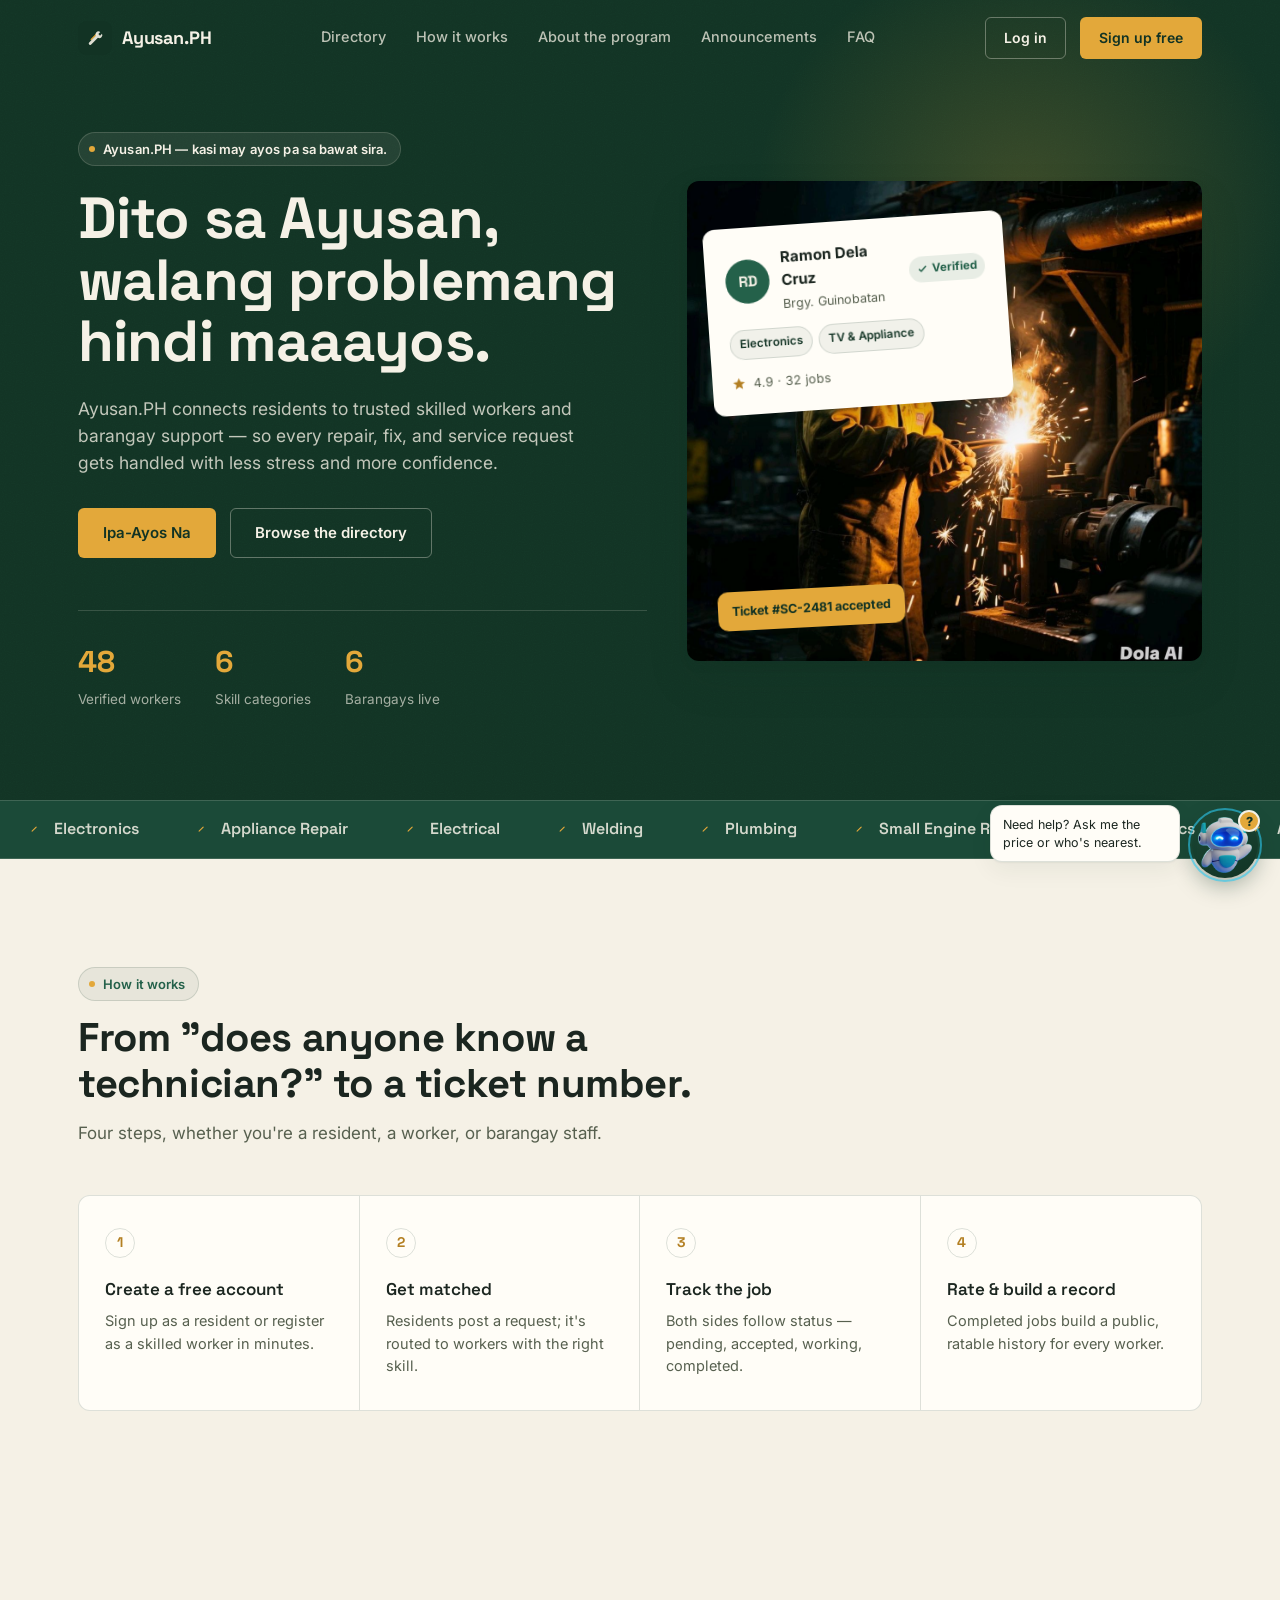
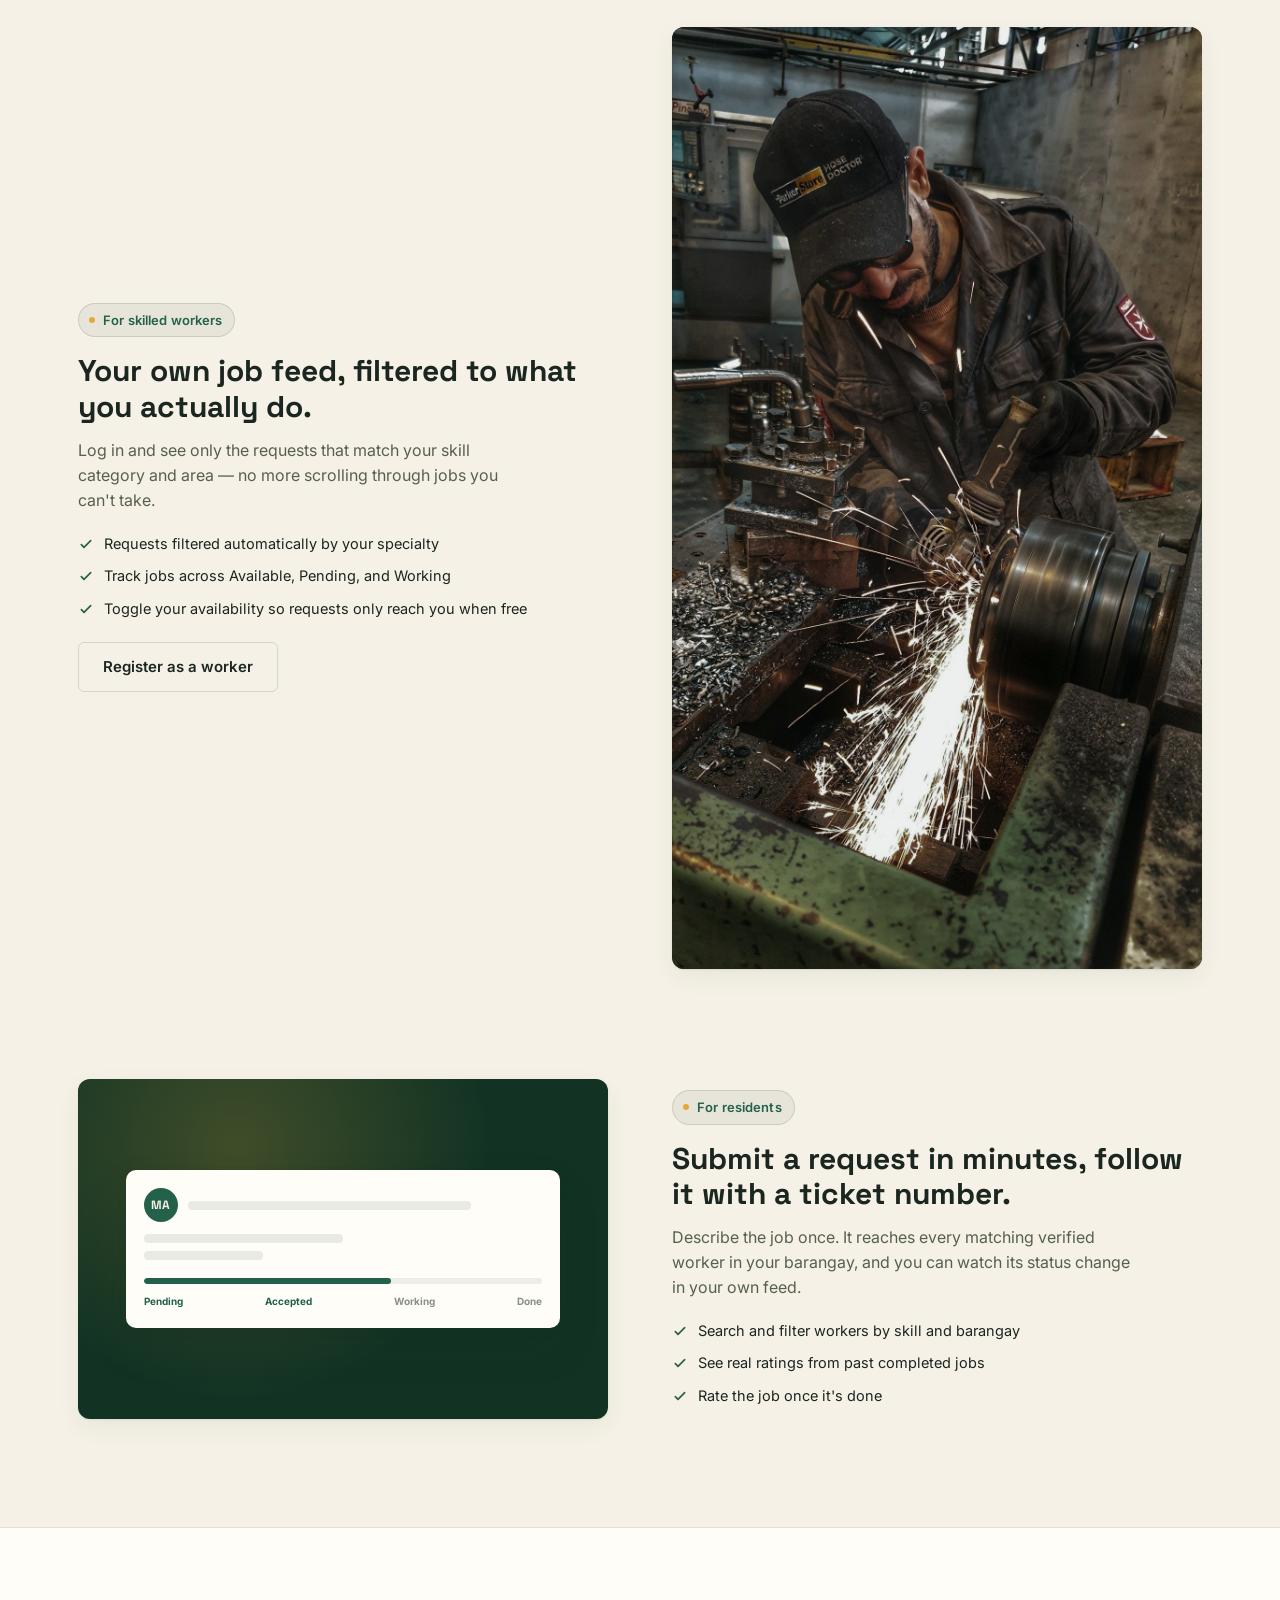
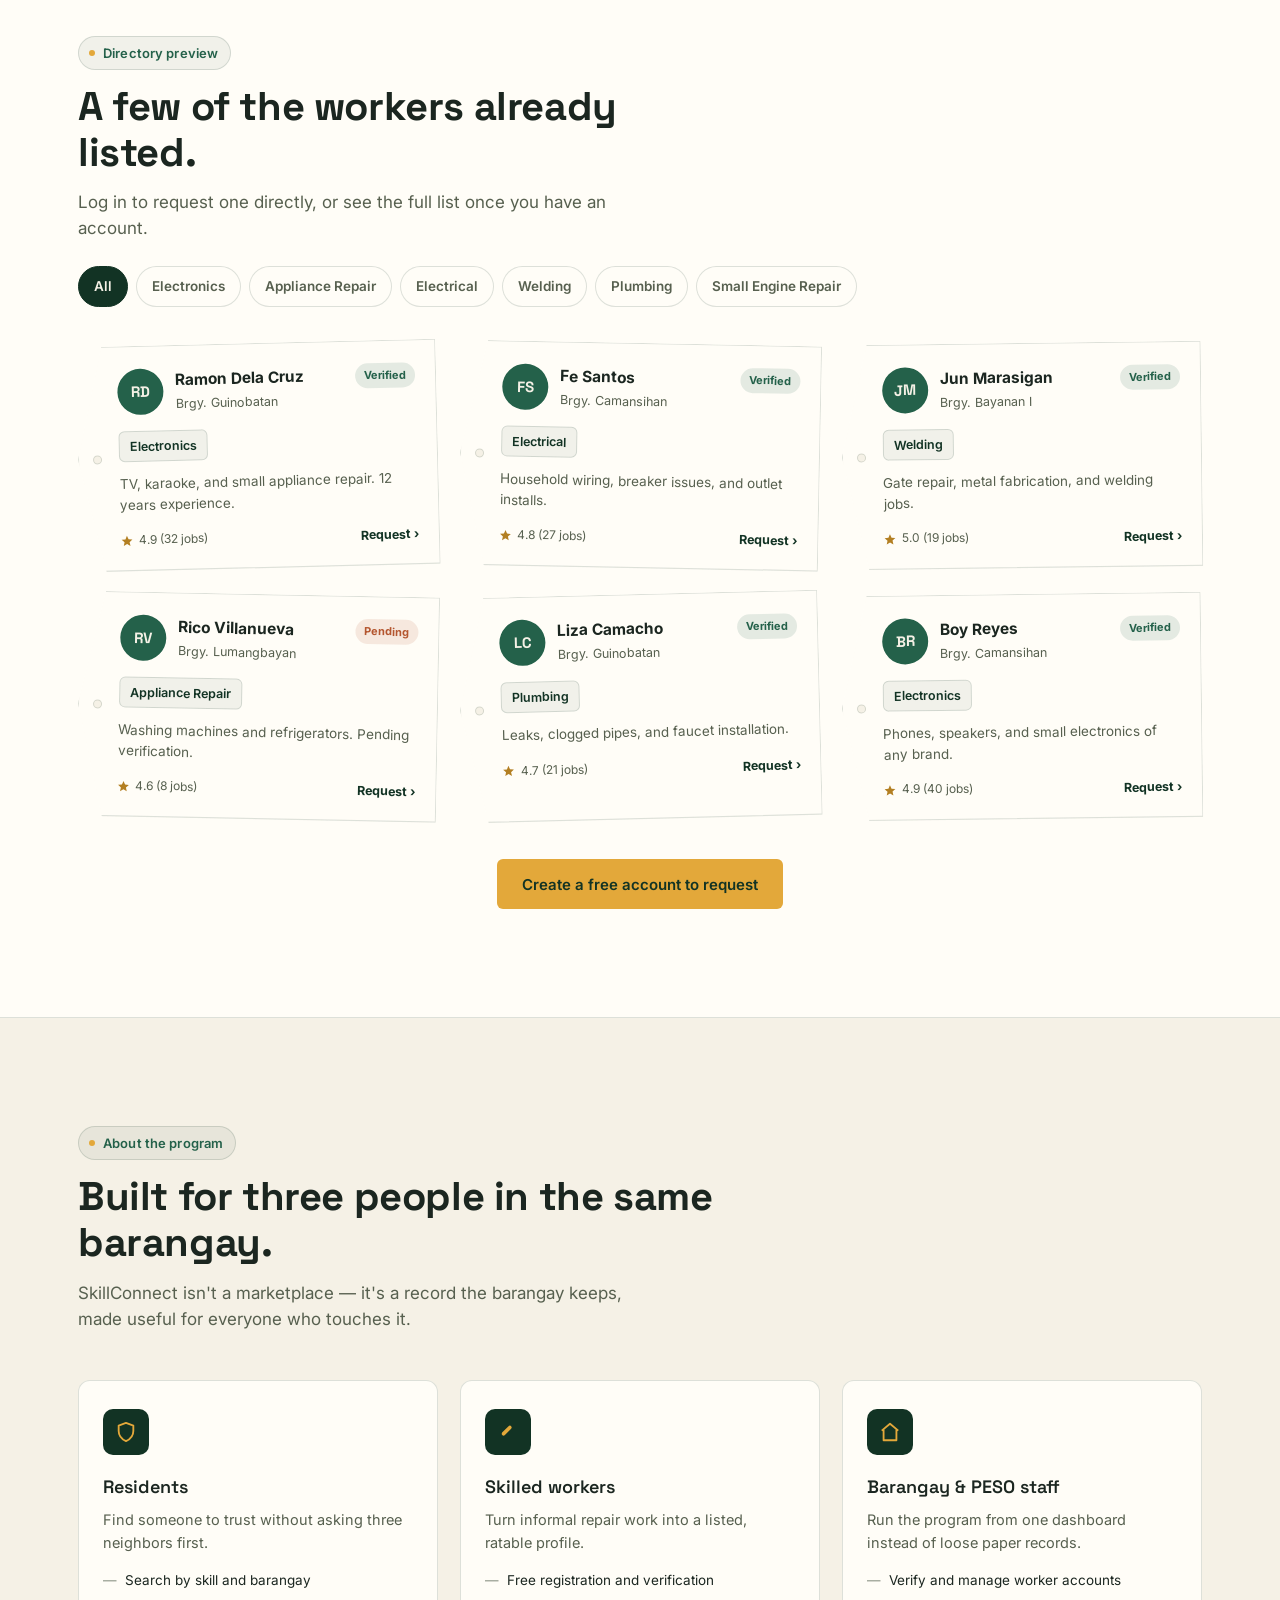
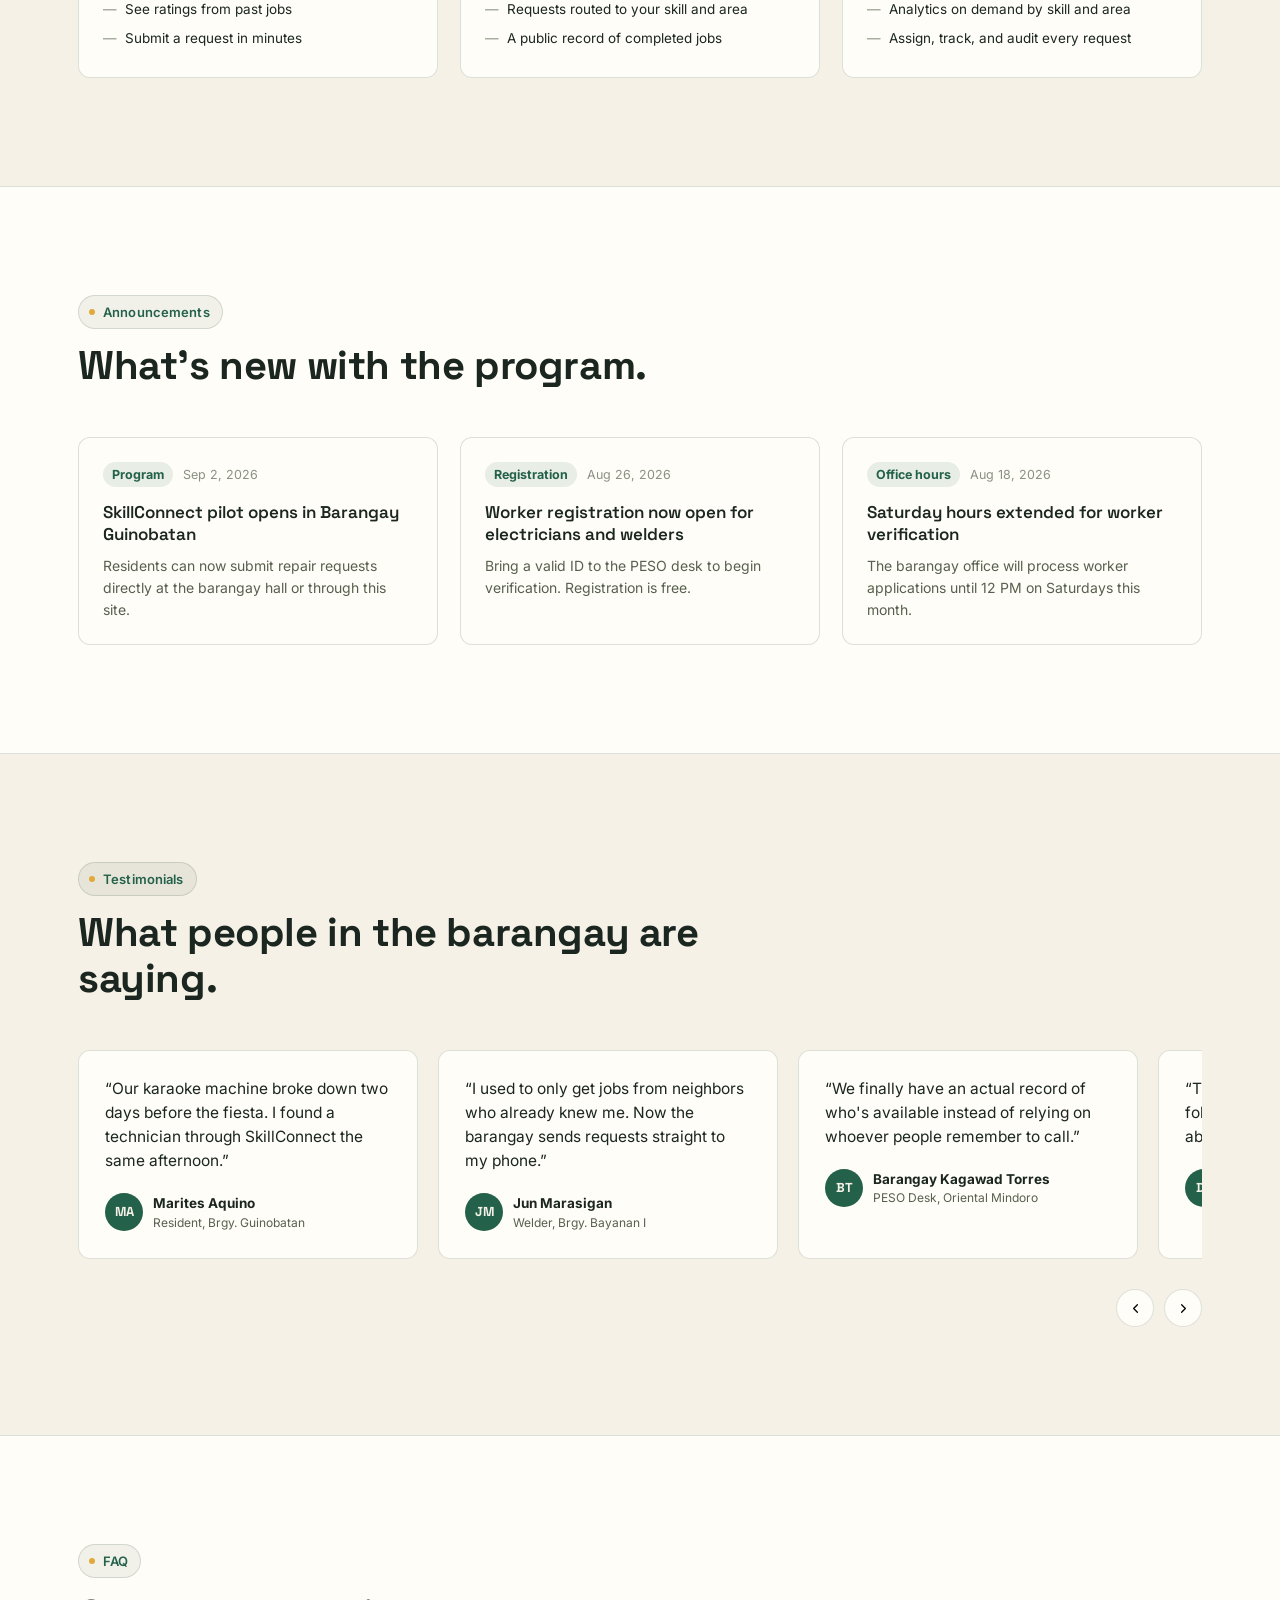
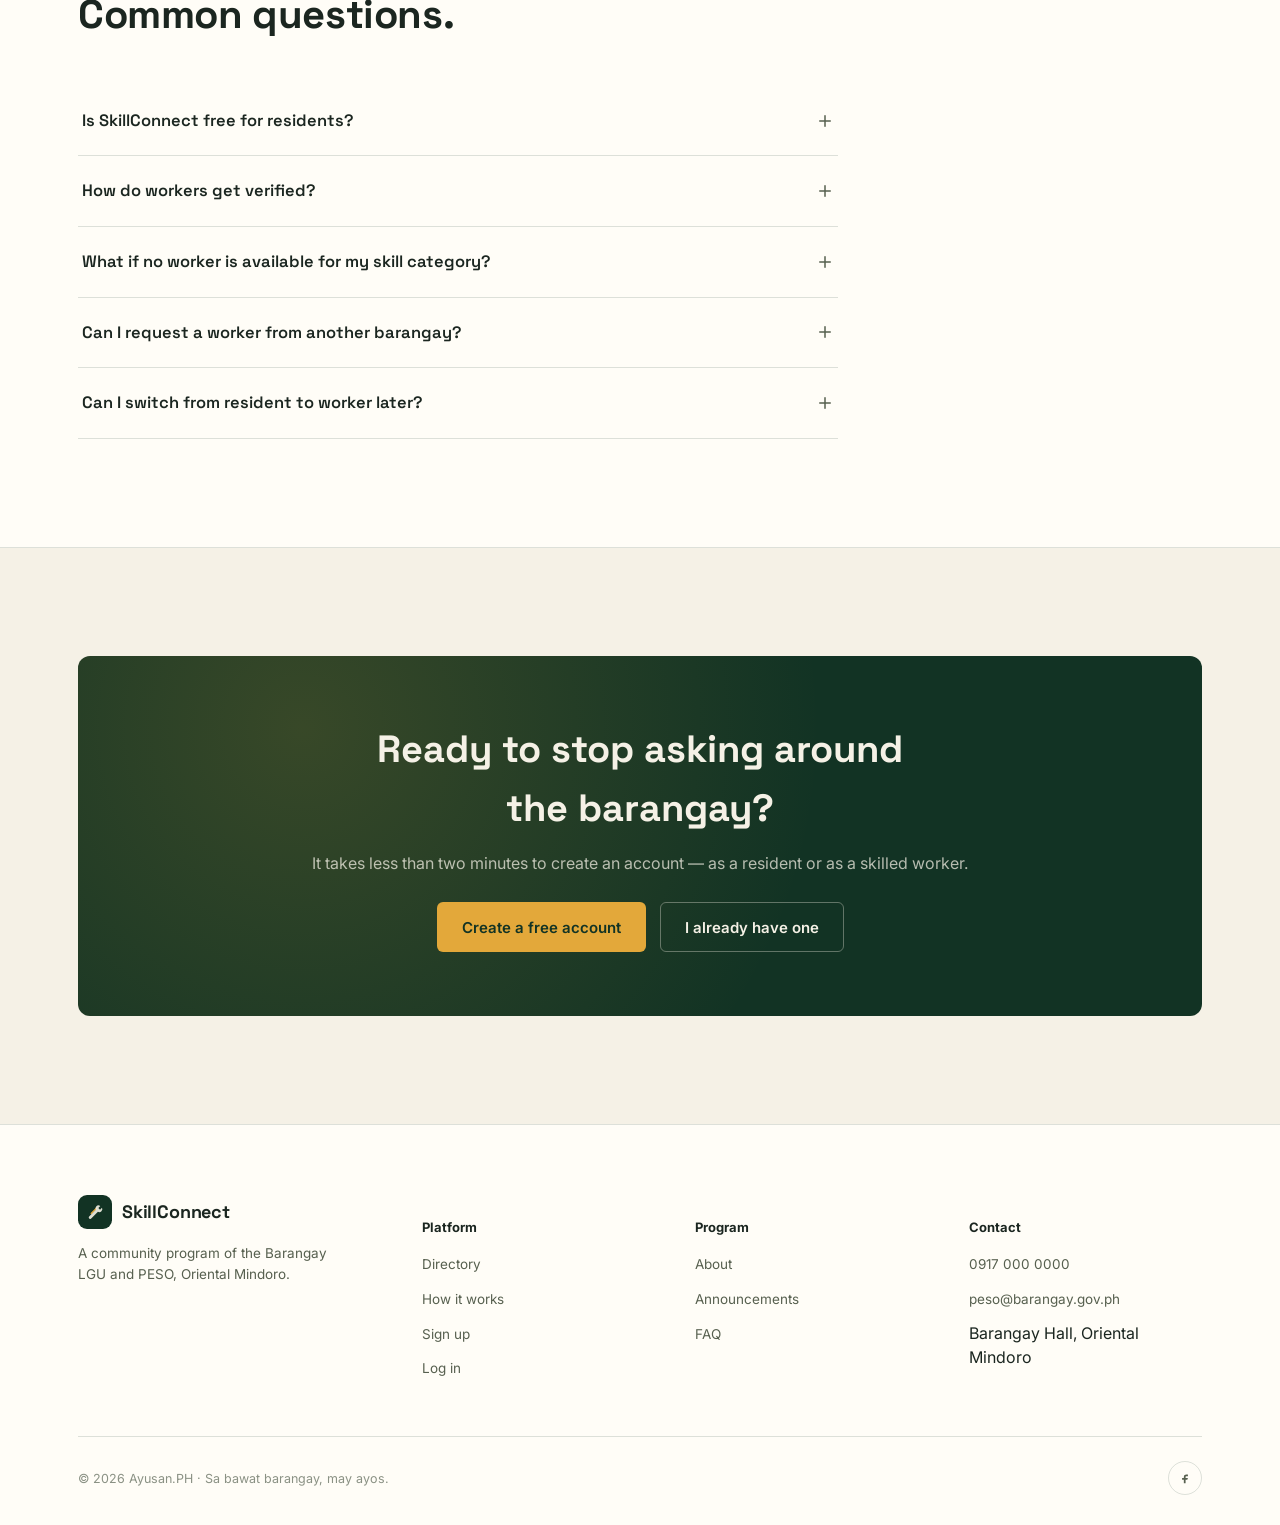
==== index.html @ c7b66f57 "Initial commit" ====
<!DOCTYPE html>
<html lang="en">
<head>
<meta charset="UTF-8">
<meta name="viewport" content="width=device-width, initial-scale=1.0">
<title>Ayusan.PH — Barangay Skilled Workers Directory</title>
<meta name="description" content="Ayusan.PH helps residents find trusted repair workers and barangay support for every fix, from small household repairs to skilled technical jobs.">
<link rel="preconnect" href="https://fonts.googleapis.com">
<link rel="preconnect" href="https://fonts.gstatic.com" crossorigin>
<link href="https://fonts.googleapis.com/css2?family=Space+Grotesk:wght@500;600;700&family=Inter:wght@400;500;600;700;800&display=swap" rel="stylesheet">
<link rel="stylesheet" href="assets/css/styles.css">
<style>
  /* small landing-only tweaks */
  .hero-visual{ height: 480px; }
  .hero-photo-frame{ position:absolute; inset:0; }
  .feature-visual.has-photo{ background:var(--forest); padding:0; min-height:380px; }
  .feature-visual.has-photo img{ width:100%; height:100%; object-fit:cover; min-height:380px; opacity:.92; }
  @media (max-width:900px){ .hero-visual{ height: 340px; } }
</style>
</head>
<body>

<!-- ============================== NAV ============================== -->
<header class="nav" id="nav">
  <div class="container">
    <a href="#top" class="brand">
      <span class="brand-mark">
        <svg viewBox="0 0 24 24" fill="none" xmlns="http://www.w3.org/2000/svg"><path d="M14.7 6.3a1 1 0 0 1 0 1.4l-7 7a1 1 0 0 1-1.4-1.4l7-7a1 1 0 0 1 1.4 0Z" fill="#E3A83A"/><path d="M18.5 3.5a4 4 0 0 0-5.4 5.4l-8.6 8.6a2 2 0 1 0 2.8 2.8l8.6-8.6a4 4 0 0 0 5.4-5.4l-2.6 2.6-2.2-2.2 2.6-2.6a4 4 0 0 0-.6-.6Z" fill="#F5F1E6" fill-opacity=".9"/></svg>
      </span>
      <span class="brand-name">Ayusan.PH</span>
    </a>
    <nav class="nav-links" id="navLinks">
      <a href="#directory">Directory</a>
      <a href="#how">How it works</a>
      <a href="#about">About the program</a>
      <a href="#announcements">Announcements</a>
      <a href="#faq">FAQ</a>
    </nav>
    <div class="nav-actions">
      <a href="login.html" class="btn btn-outline">Log in</a>
      <a href="register.html" class="btn btn-primary">Sign up free</a>
      <button class="nav-toggle" id="navToggle" aria-label="Toggle menu" aria-expanded="false">
        <span></span><span></span><span></span>
      </button>
    </div>
  </div>
</header>

<!-- ============================== HERO ============================== -->
<section class="hero" id="top">
  <div class="container">
    <div class="hero-copy" id="heroCopy">
      <span class="eyebrow-tag"><span class="dot"></span>Ayusan.PH — kasi may ayos pa sa bawat sira.</span>
      <h1>
        <span class="line"><span>Dito sa Ayusan,</span></span>
        <span class="line"><span>walang problemang</span></span>
        <span class="line"><span>hindi maaayos.</span></span>
      </h1>
      <p class="lede">Ayusan.PH connects residents to trusted skilled workers and barangay support — so every repair, fix, and service request gets handled with less stress and more confidence.</p>
      <div class="hero-cta">
        <a href="register.html" class="btn btn-primary">Ipa-Ayos Na</a>
        <a href="#directory" class="btn btn-ghost-dark">Browse the directory</a>
      </div>
      <div class="hero-stats">
        <div class="hero-stat"><b data-count="48">0</b><span>Verified workers</span></div>
        <div class="hero-stat"><b data-count="6">0</b><span>Skill categories</span></div>
        <div class="hero-stat"><b data-count="6">0</b><span>Barangays live</span></div>
      </div>
    </div>

    <div class="hero-visual" id="heroVisual">
      <div class="hero-photo-frame"><img src="assets/img/hero-welder.jpg" alt="Barangay welder at work, sparks flying off a metal fabrication job"></div>
      <div class="hv-layer hv-card" data-parallax="18" style="left:4%; top:8%;">
        <div class="hv-top">
          <div class="hv-avatar">RD</div>
          <div>
            <div class="hv-name">Ramon Dela Cruz</div>
            <div class="hv-role">Brgy. Guinobatan</div>
          </div>
          <div class="hv-verified">
            <svg viewBox="0 0 24 24" fill="none"><path d="M5 13l4 4 10-10" stroke="currentColor" stroke-width="3" stroke-linecap="round" stroke-linejoin="round"/></svg>
            Verified
          </div>
        </div>
        <div class="hv-tags">
          <span class="hv-chip">Electronics</span>
          <span class="hv-chip">TV &amp; Appliance</span>
        </div>
        <div class="hv-rating">
          <svg viewBox="0 0 20 20" fill="currentColor"><path d="M10 1l2.6 5.9 6.4.6-4.8 4.2 1.4 6.3-5.6-3.4-5.6 3.4 1.4-6.3-4.8-4.2 6.4-.6z"/></svg>
          <span>4.9 · 32 jobs</span>
        </div>
      </div>
      <div class="hv-layer hv-badge" data-parallax="10" style="left:6%; bottom:7%; top:auto;">Ticket #SC-2481 accepted</div>
    </div>
  </div>
</section>

<!-- ============================== MARQUEE ============================== -->
<div class="marquee-strip">
  <div class="marquee-track" id="marqueeTrack"></div>
</div>

<!-- ============================== HOW IT WORKS ============================== -->
<section class="section-pad" id="how">
  <div class="container">
    <div class="section-head" data-reveal>
      <span class="eyebrow-tag"><span class="dot"></span>How it works</span>
      <h2>From "does anyone know a technician?" to a ticket number.</h2>
      <p>Four steps, whether you're a resident, a worker, or barangay staff.</p>
    </div>
    <div class="steps">
      <div class="step"><span class="step-num">1</span><h3>Create a free account</h3><p>Sign up as a resident or register as a skilled worker in minutes.</p></div>
      <div class="step"><span class="step-num">2</span><h3>Get matched</h3><p>Residents post a request; it's routed to workers with the right skill.</p></div>
      <div class="step"><span class="step-num">3</span><h3>Track the job</h3><p>Both sides follow status — pending, accepted, working, completed.</p></div>
      <div class="step"><span class="step-num">4</span><h3>Rate &amp; build a record</h3><p>Completed jobs build a public, ratable history for every worker.</p></div>
    </div>
  </div>
</section>

<!-- ============================== FEATURE: FOR WORKERS (photo) ============================== -->
<section class="section-pad">
  <div class="container">
    <div class="feature-row">
      <div class="feature-copy" data-reveal>
        <span class="eyebrow-tag"><span class="dot"></span>For skilled workers</span>
        <h3>Your own job feed, filtered to what you actually do.</h3>
        <p>Log in and see only the requests that match your skill category and area — no more scrolling through jobs you can't take.</p>
        <ul class="feature-list">
          <li><svg viewBox="0 0 24 24" fill="none"><path d="M5 13l4 4 10-10" stroke="currentColor" stroke-width="2.5" stroke-linecap="round" stroke-linejoin="round"/></svg>Requests filtered automatically by your specialty</li>
          <li><svg viewBox="0 0 24 24" fill="none"><path d="M5 13l4 4 10-10" stroke="currentColor" stroke-width="2.5" stroke-linecap="round" stroke-linejoin="round"/></svg>Track jobs across Available, Pending, and Working</li>
          <li><svg viewBox="0 0 24 24" fill="none"><path d="M5 13l4 4 10-10" stroke="currentColor" stroke-width="2.5" stroke-linecap="round" stroke-linejoin="round"/></svg>Toggle your availability so requests only reach you when free</li>
        </ul>
        <a href="register.html" class="btn btn-outline" style="margin-top:22px;">Register as a worker</a>
      </div>
      <div class="feature-visual has-photo" data-reveal>
        <img src="assets/img/worker-grinder.jpg" alt="Technician grinding a metal part on a workshop lathe, sparks flying">
      </div>
    </div>

    <div class="feature-row is-reverse">
      <div class="feature-copy" data-reveal>
        <span class="eyebrow-tag"><span class="dot"></span>For residents</span>
        <h3>Submit a request in minutes, follow it with a ticket number.</h3>
        <p>Describe the job once. It reaches every matching verified worker in your barangay, and you can watch its status change in your own feed.</p>
        <ul class="feature-list">
          <li><svg viewBox="0 0 24 24" fill="none"><path d="M5 13l4 4 10-10" stroke="currentColor" stroke-width="2.5" stroke-linecap="round" stroke-linejoin="round"/></svg>Search and filter workers by skill and barangay</li>
          <li><svg viewBox="0 0 24 24" fill="none"><path d="M5 13l4 4 10-10" stroke="currentColor" stroke-width="2.5" stroke-linecap="round" stroke-linejoin="round"/></svg>See real ratings from past completed jobs</li>
          <li><svg viewBox="0 0 24 24" fill="none"><path d="M5 13l4 4 10-10" stroke="currentColor" stroke-width="2.5" stroke-linecap="round" stroke-linejoin="round"/></svg>Rate the job once it's done</li>
        </ul>
      </div>
      <div class="feature-visual" data-reveal>
        <div class="fv-mock">
          <div class="fv-row"><div class="hv-avatar" style="width:34px;height:34px;font-size:12px;">MA</div><div style="flex:1;"><div class="fv-bar w80"></div></div></div>
          <div class="fv-bar w50" style="margin-top:10px;"></div>
          <div class="fv-bar w30" style="margin-top:8px;"></div>
          <div class="fv-track"><i></i></div>
          <div class="fv-steps"><span class="done">Pending</span><span class="done">Accepted</span><span>Working</span><span>Done</span></div>
        </div>
      </div>
    </div>
  </div>
</section>

<!-- ============================== DIRECTORY PREVIEW ============================== -->
<section class="section-pad" id="directory" style="background:var(--paper-2); border-top:1px solid var(--line); border-bottom:1px solid var(--line);">
  <div class="container">
    <div class="directory-head" data-reveal>
      <div class="section-head" style="margin-bottom:0;">
        <span class="eyebrow-tag"><span class="dot"></span>Directory preview</span>
        <h2>A few of the workers already listed.</h2>
        <p>Log in to request one directly, or see the full list once you have an account.</p>
      </div>
      <div class="filter-row" id="filterRow"></div>
    </div>
    <div class="ticket-grid" id="ticketGrid"></div>
    <div class="directory-more"><a href="register.html" class="btn btn-primary">Create a free account to request</a></div>
  </div>
</section>

<!-- ============================== ABOUT / AUDIENCE ============================== -->
<section class="section-pad" id="about">
  <div class="container">
    <div class="section-head" data-reveal>
      <span class="eyebrow-tag"><span class="dot"></span>About the program</span>
      <h2>Built for three people in the same barangay.</h2>
      <p>SkillConnect isn't a marketplace — it's a record the barangay keeps, made useful for everyone who touches it.</p>
    </div>
    <div class="audience-grid">
      <div class="audience-card">
        <div class="audience-icon"><svg viewBox="0 0 24 24" fill="none"><path d="M12 2 4 5v6c0 5 3.4 9 8 11 4.6-2 8-6 8-11V5l-8-3Z" stroke="#E3A83A" stroke-width="2" stroke-linejoin="round"/></svg></div>
        <h3>Residents</h3>
        <p>Find someone to trust without asking three neighbors first.</p>
        <ul>
          <li>Search by skill and barangay</li>
          <li>See ratings from past jobs</li>
          <li>Submit a request in minutes</li>
        </ul>
      </div>
      <div class="audience-card">
        <div class="audience-icon"><svg viewBox="0 0 24 24" fill="none"><path d="M14.7 6.3a1 1 0 0 1 0 1.4l-7 7a1 1 0 0 1-1.4-1.4l7-7a1 1 0 0 1 1.4 0Z" stroke="#E3A83A" stroke-width="2"/></svg></div>
        <h3>Skilled workers</h3>
        <p>Turn informal repair work into a listed, ratable profile.</p>
        <ul>
          <li>Free registration and verification</li>
          <li>Requests routed to your skill and area</li>
          <li>A public record of completed jobs</li>
        </ul>
      </div>
      <div class="audience-card">
        <div class="audience-icon"><svg viewBox="0 0 24 24" fill="none"><path d="M3 10.5 12 3l9 7.5M5 9.5V21h14V9.5" stroke="#E3A83A" stroke-width="2" stroke-linejoin="round"/></svg></div>
        <h3>Barangay &amp; PESO staff</h3>
        <p>Run the program from one dashboard instead of loose paper records.</p>
        <ul>
          <li>Verify and manage worker accounts</li>
          <li>Analytics on demand by skill and area</li>
          <li>Assign, track, and audit every request</li>
        </ul>
      </div>
    </div>
  </div>
</section>

<!-- ============================== ANNOUNCEMENTS ============================== -->
<section class="section-pad" id="announcements" style="background:var(--paper-2); border-top:1px solid var(--line); border-bottom:1px solid var(--line);">
  <div class="container">
    <div class="section-head" data-reveal>
      <span class="eyebrow-tag"><span class="dot"></span>Announcements</span>
      <h2>What's new with the program.</h2>
    </div>
    <div class="announce-grid" id="announceGrid"></div>
  </div>
</section>

<!-- ============================== TESTIMONIALS ============================== -->
<section class="section-pad">
  <div class="container">
    <div class="section-head" data-reveal>
      <span class="eyebrow-tag"><span class="dot"></span>Testimonials</span>
      <h2>What people in the barangay are saying.</h2>
    </div>
    <div class="testi-wrap">
      <div class="testi-track" id="testiTrack"></div>
      <div class="testi-nav">
        <button id="testiPrev" aria-label="Previous"><svg viewBox="0 0 24 24" fill="none"><path d="M15 6l-6 6 6 6" stroke="currentColor" stroke-width="2" stroke-linecap="round" stroke-linejoin="round"/></svg></button>
        <button id="testiNext" aria-label="Next"><svg viewBox="0 0 24 24" fill="none"><path d="M9 6l6 6-6 6" stroke="currentColor" stroke-width="2" stroke-linecap="round" stroke-linejoin="round"/></svg></button>
      </div>
    </div>
  </div>
</section>

<!-- ============================== FAQ ============================== -->
<section class="section-pad" id="faq" style="background:var(--paper-2); border-top:1px solid var(--line); border-bottom:1px solid var(--line);">
  <div class="container">
    <div class="section-head" data-reveal>
      <span class="eyebrow-tag"><span class="dot"></span>FAQ</span>
      <h2>Common questions.</h2>
    </div>
    <div class="faq-list" id="faqList"></div>
  </div>
</section>

<!-- ============================== CTA BAND ============================== -->
<section class="section-pad">
  <div class="container">
    <div class="cta-band" data-reveal>
      <h2>Ready to stop asking around the barangay?</h2>
      <p>It takes less than two minutes to create an account — as a resident or as a skilled worker.</p>
      <div class="hero-cta">
        <a href="register.html" class="btn btn-primary">Create a free account</a>
        <a href="login.html" class="btn btn-ghost-dark">I already have one</a>
      </div>
    </div>
  </div>
</section>

<!-- ============================== FOOTER ============================== -->
<footer>
  <div class="container">
    <div class="footer-grid">
      <div class="footer-brand">
        <a href="#top" class="brand" style="text-decoration:none;">
          <span class="brand-mark" style="width:34px;height:34px;border-radius:9px;background:var(--forest);display:inline-grid;place-items:center;"><svg viewBox="0 0 24 24" fill="none" xmlns="http://www.w3.org/2000/svg"><path d="M14.7 6.3a1 1 0 0 1 0 1.4l-7 7a1 1 0 0 1-1.4-1.4l7-7a1 1 0 0 1 1.4 0Z" fill="#E3A83A"/><path d="M18.5 3.5a4 4 0 0 0-5.4 5.4l-8.6 8.6a2 2 0 1 0 2.8 2.8l8.6-8.6a4 4 0 0 0 5.4-5.4l-2.6 2.6-2.2-2.2 2.6-2.6a4 4 0 0 0-.6-.6Z" fill="#F5F1E6" fill-opacity=".9"/></svg></span>
          <span class="brand-name" style="color:var(--ink);">SkillConnect</span>
        </a>
        <p>A community program of the Barangay LGU and PESO, Oriental Mindoro.</p>
      </div>
      <div class="footer-col"><h5>Platform</h5><ul>
        <li><a href="#directory">Directory</a></li>
        <li><a href="#how">How it works</a></li>
        <li><a href="register.html">Sign up</a></li>
        <li><a href="login.html">Log in</a></li>
      </ul></div>
      <div class="footer-col"><h5>Program</h5><ul>
        <li><a href="#about">About</a></li>
        <li><a href="#announcements">Announcements</a></li>
        <li><a href="#faq">FAQ</a></li>
      </ul></div>
      <div class="footer-col"><h5>Contact</h5><ul>
        <li><a href="tel:+639170000000">0917 000 0000</a></li>
        <li><a href="mailto:peso@barangay.gov.ph">peso@barangay.gov.ph</a></li>
        <li>Barangay Hall, Oriental Mindoro</li>
      </ul></div>
    </div>
    <div class="footer-bottom">
      <span>© 2026 Ayusan.PH · Sa bawat barangay, may ayos.</span>
      <div class="footer-social">
        <a href="#" aria-label="Facebook"><svg viewBox="0 0 24 24" fill="none"><path d="M14 9h3V6h-3a4 4 0 0 0-4 4v2H7v3h3v6h3v-6h3l1-3h-4v-2a1 1 0 0 1 1-1Z" fill="currentColor"/></svg></a>
      </div>
    </div>
  </div>
</footer>

<script src="assets/js/db.js"></script>
<script src="assets/js/landing.js"></script>
<script src="assets/js/chatbot.js"></script>
</body>
</html>
---- assets/css/styles.css ----
/* ==========================================================================
   TOKENS
   ========================================================================== */
:root{
  --paper: #F5F1E6;
  --paper-2: #FFFDF7;
  --ink: #1B2620;
  --ink-soft: #57604F;
  --ink-faint: #8A9184;
  --forest: #123324;
  --forest-2: #1B4A38;
  --forest-3: #24614A;
  --amber: #E3A83A;
  --amber-deep: #B37F22;
  --clay: #B4562F;
  --line: rgba(18,51,36,0.14);
  --line-on-forest: rgba(245,241,230,0.16);
  --white: #FFFFFF;

  --radius-s: 6px;
  --radius-m: 12px;
  --shadow-soft: 0 1px 2px rgba(18,51,36,0.06), 0 8px 24px rgba(18,51,36,0.06);
  --shadow-lift: 0 4px 10px rgba(18,51,36,0.10), 0 20px 40px rgba(18,51,36,0.14);

  --ff-display: 'Space Grotesk', system-ui, sans-serif;
  --ff-body: 'Inter', system-ui, sans-serif;

  --container: 1180px;
  --nav-h: 76px;
}

*, *::before, *::after{ box-sizing: border-box; }
html{ scroll-behavior: smooth; }
@media (prefers-reduced-motion: reduce){
  html{ scroll-behavior: auto; }
  *, *::before, *::after{ animation-duration: 0.001ms !important; animation-iteration-count: 1 !important; transition-duration: 0.001ms !important; scroll-behavior: auto !important; }
}

body{
  margin: 0;
  background: var(--paper);
  color: var(--ink);
  font-family: var(--ff-body);
  font-size: 16px;
  line-height: 1.55;
  -webkit-font-smoothing: antialiased;
}

img{ max-width: 100%; display: block; }
a{ color: inherit; }
button{ font: inherit; }
ul{ margin: 0; padding: 0; list-style: none; }
h1,h2,h3,h4,p{ margin: 0; }

:focus-visible{
  outline: 2.5px solid var(--amber-deep);
  outline-offset: 3px;
  border-radius: 3px;
}

.container{
  width: 100%;
  max-width: var(--container);
  margin: 0 auto;
  padding: 0 28px;
}

.eyebrow-tag{
  display: inline-flex;
  align-items: center;
  gap: 8px;
  font-family: var(--ff-body);
  font-weight: 600;
  font-size: 13px;
  letter-spacing: 0.01em;
  color: var(--forest-3);
  background: rgba(18,51,36,0.06);
  border: 1px solid var(--line);
  padding: 6px 12px 6px 10px;
  border-radius: 999px;
}
.eyebrow-tag .dot{
  width: 6px; height: 6px; border-radius: 50%;
  background: var(--amber);
  flex: none;
}

.section-head{
  max-width: 640px;
  margin-bottom: 48px;
}
.section-head h2{
  font-family: var(--ff-display);
  font-weight: 700;
  font-size: clamp(28px, 3.4vw, 40px);
  line-height: 1.14;
  letter-spacing: -0.01em;
  margin-top: 14px;
}
.section-head p{
  margin-top: 14px;
  font-size: 17px;
  color: var(--ink-soft);
  max-width: 52ch;
}

.btn{
  display: inline-flex;
  align-items: center;
  justify-content: center;
  gap: 8px;
  height: 50px;
  padding: 0 24px;
  border-radius: var(--radius-s);
  font-weight: 600;
  font-size: 15px;
  border: 1px solid transparent;
  cursor: pointer;
  transition: transform 0.18s ease, box-shadow 0.18s ease, background-color 0.18s ease, color 0.18s ease, border-color 0.18s ease;
  text-decoration: none;
  white-space: nowrap;
}
.btn-primary{
  background: var(--amber);
  color: var(--forest);
}
.btn-primary:hover{ background: var(--amber-deep); transform: translateY(-2px); box-shadow: var(--shadow-lift); }
.btn-ghost-dark{
  background: transparent;
  border-color: rgba(245,241,230,0.35);
  color: var(--paper);
}
.btn-ghost-dark:hover{ background: rgba(245,241,230,0.1); border-color: rgba(245,241,230,0.6); }
.btn-outline{
  background: transparent;
  border-color: var(--line);
  color: var(--ink);
}
.btn-outline:hover{ border-color: var(--forest); background: rgba(18,51,36,0.04); }
.btn-block{ width: 100%; }

section{ position: relative; }
.section-pad{ padding: 108px 0; }
@media (max-width: 720px){ .section-pad{ padding: 72px 0; } }

/* ==========================================================================
   NAV
   ========================================================================== */
.nav{
  position: fixed;
  top: 0; left: 0; right: 0;
  z-index: 100;
  height: var(--nav-h);
  display: flex;
  align-items: center;
  transition: background-color 0.3s ease, box-shadow 0.3s ease, height 0.3s ease, border-color 0.3s ease;
  border-bottom: 1px solid transparent;
}
.nav.is-scrolled{
  height: 66px;
  background: rgba(245,241,230,0.86);
  backdrop-filter: blur(14px) saturate(1.2);
  -webkit-backdrop-filter: blur(14px) saturate(1.2);
  border-bottom: 1px solid var(--line);
  box-shadow: 0 6px 24px rgba(18,51,36,0.06);
}
.nav .container{ display: flex; align-items: center; justify-content: space-between; gap: 24px; }
.brand{ display: flex; align-items: center; gap: 10px; text-decoration: none; }
.brand-mark{
  width: 34px; height: 34px; border-radius: 9px;
  background: var(--forest);
  display: grid; place-items: center;
  flex: none;
}
.brand-mark svg{ width: 18px; height: 18px; }
.brand-name{
  font-family: var(--ff-display);
  font-weight: 700;
  font-size: 18px;
  color: var(--paper);
  letter-spacing: -0.01em;
  transition: color 0.3s ease;
}
.nav.is-scrolled .brand-name{ color: var(--ink); }
.nav-links{
  display: flex;
  align-items: center;
  gap: 30px;
}
.nav-links a{
  text-decoration: none;
  font-size: 14.5px;
  font-weight: 500;
  color: rgba(245,241,230,0.75);
  transition: color 0.15s ease;
  position: relative;
}
.nav-links a:hover{ color: var(--paper); }
.nav.is-scrolled .nav-links a{ color: var(--ink-soft); }
.nav.is-scrolled .nav-links a:hover{ color: var(--ink); }
.nav-actions{ display: flex; align-items: center; gap: 14px; }
.nav-actions .btn{ height: 42px; padding: 0 18px; font-size: 14px; }
.nav-actions .btn-outline{
  border-color: rgba(245,241,230,0.35);
  color: var(--paper);
}
.nav-actions .btn-outline:hover{ background: rgba(245,241,230,0.1); border-color: rgba(245,241,230,0.6); }
.nav.is-scrolled .nav-actions .btn-outline{ border-color: var(--line); color: var(--ink); }
.nav.is-scrolled .nav-actions .btn-outline:hover{ border-color: var(--forest); background: rgba(18,51,36,0.04); }
.nav-toggle{
  display: none;
  width: 40px; height: 40px;
  border: 1px solid rgba(245,241,230,0.35);
  border-radius: var(--radius-s);
  background: transparent;
  align-items: center; justify-content: center;
  flex-direction: column; gap: 4px;
  cursor: pointer;
  transition: border-color 0.3s ease;
}
.nav.is-scrolled .nav-toggle{ border-color: var(--line); background: var(--paper-2); }
.nav-toggle span{ display: block; width: 18px; height: 2px; background: var(--paper); border-radius: 2px; transition: transform 0.25s ease, opacity 0.25s ease, background-color 0.3s ease; }
.nav.is-scrolled .nav-toggle span{ background: var(--ink); }
.nav-toggle.is-open span:nth-child(1){ transform: translateY(6px) rotate(45deg); }
.nav-toggle.is-open span:nth-child(2){ opacity: 0; }
.nav-toggle.is-open span:nth-child(3){ transform: translateY(-6px) rotate(-45deg); }

@media (max-width: 900px){
  .nav-links{
    position: fixed;
    top: var(--nav-h); left: 0; right: 0;
    background: var(--paper-2);
    border-bottom: 1px solid var(--line);
    flex-direction: column;
    align-items: stretch;
    gap: 0;
    padding: 8px 28px 18px;
    transform: translateY(-8px);
    opacity: 0;
    pointer-events: none;
    transition: transform 0.2s ease, opacity 0.2s ease;
  }
  .nav-links.is-open{ transform: translateY(0); opacity: 1; pointer-events: auto; }
  .nav-links a, .nav.is-scrolled .nav-links a{ padding: 12px 0; border-bottom: 1px solid var(--line); color: var(--ink-soft); }
  .nav-links a:hover{ color: var(--ink); }
  .nav-actions .btn-outline{ display: none; }
  .nav-toggle{ display: flex; }
}

/* ==========================================================================
   HERO
   ========================================================================== */
.hero{
  position: relative;
  padding: calc(var(--nav-h) + 56px) 0 90px;
  background: var(--forest);
  color: var(--paper);
  overflow: hidden;
}
.hero::before{ /* grain / depth texture */
  content: "";
  position: absolute; inset: 0;
  opacity: 0.5;
  mix-blend-mode: overlay;
  background-image: url("data:image/svg+xml;utf8,<svg xmlns='http://www.w3.org/2000/svg' width='140' height='140'><filter id='n'><feTurbulence type='fractalNoise' baseFrequency='0.9' numOctaves='2' stitchTiles='stitch'/><feColorMatrix type='saturate' values='0'/></filter><rect width='100%25' height='100%25' filter='url(%23n)' opacity='0.35'/></svg>");
  pointer-events: none;
}
.hero::after{ /* soft radial depth glow */
  content: "";
  position: absolute;
  top: -20%; right: -10%;
  width: 60%; height: 90%;
  background: radial-gradient(closest-side, rgba(227,168,58,0.20), transparent 70%);
  pointer-events: none;
}
.hero .container{
  position: relative;
  z-index: 2;
  display: grid;
  grid-template-columns: 1.05fr 0.95fr;
  gap: 40px;
  align-items: center;
}
.hero-copy .eyebrow-tag{
  background: rgba(245,241,230,0.08);
  border-color: var(--line-on-forest);
  color: var(--paper);
}
.hero-copy h1{
  font-family: var(--ff-display);
  font-weight: 700;
  font-size: clamp(36px, 5vw, 58px);
  line-height: 1.06;
  letter-spacing: -0.015em;
  margin-top: 22px;
  max-width: 15ch;
}
.hero-copy .line{
  display: block;
  overflow: hidden;
}
.hero-copy .line span{
  display: block;
  transform: translateY(110%);
  transition: transform 0.7s cubic-bezier(.22,1,.36,1);
}
.hero-copy.is-ready .line span{ transform: translateY(0); }
.hero-copy .line:nth-child(1) span{ transition-delay: 0.05s; }
.hero-copy .line:nth-child(2) span{ transition-delay: 0.14s; }
.hero-copy .line:nth-child(3) span{ transition-delay: 0.23s; }

.hero-copy p.lede{
  margin-top: 22px;
  font-size: 17.5px;
  color: rgba(245,241,230,0.78);
  max-width: 46ch;
  opacity: 0;
  transform: translateY(10px);
  transition: opacity 0.6s ease 0.4s, transform 0.6s ease 0.4s;
}
.hero-copy.is-ready p.lede{ opacity: 1; transform: translateY(0); }

.hero-cta{
  display: flex;
  gap: 14px;
  margin-top: 32px;
  flex-wrap: wrap;
  opacity: 0;
  transform: translateY(10px);
  transition: opacity 0.6s ease 0.5s, transform 0.6s ease 0.5s;
}
.hero-copy.is-ready .hero-cta{ opacity: 1; transform: translateY(0); }

.hero-stats{
  display: flex;
  gap: 34px;
  margin-top: 52px;
  padding-top: 28px;
  border-top: 1px solid var(--line-on-forest);
  opacity: 0;
  transition: opacity 0.6s ease 0.6s;
}
.hero-copy.is-ready .hero-stats{ opacity: 1; }
.hero-stat b{
  display: block;
  font-family: var(--ff-display);
  font-size: 30px;
  font-weight: 700;
  color: var(--amber);
}
.hero-stat span{
  display: block;
  font-size: 13.5px;
  color: rgba(245,241,230,0.65);
  margin-top: 4px;
}

/* hero visual: floating ticket + phone mockup */
.hero-visual{
  position: relative;
  height: 470px;
  opacity: 0;
  transform: translateY(16px) scale(0.98);
  transition: opacity 0.8s cubic-bezier(.22,1,.36,1) 0.25s, transform 0.8s cubic-bezier(.22,1,.36,1) 0.25s;
}
.hero-copy.is-ready ~ .hero-visual,
.hero-visual.is-ready{ opacity: 1; transform: translateY(0) scale(1); }

.hv-layer{ position: absolute; will-change: transform; }

.hv-card{
  left: 4%; top: 6%;
  width: 300px;
  background: var(--paper-2);
  border-radius: var(--radius-m);
  box-shadow: var(--shadow-lift);
  padding: 20px 20px 22px;
  color: var(--ink);
  transform: rotate(-4deg);
  animation: floatSlow 7s ease-in-out infinite;
}
.hv-card .hv-top{ display: flex; align-items: center; gap: 12px; }
.hv-avatar{
  width: 44px; height: 44px; border-radius: 50%;
  background: var(--forest-3);
  color: var(--paper);
  display: grid; place-items: center;
  font-family: var(--ff-display); font-weight: 700; font-size: 15px;
  flex: none;
}
.hv-name{ font-weight: 700; font-size: 15px; }
.hv-role{ font-size: 12.5px; color: var(--ink-soft); margin-top: 2px; }
.hv-verified{
  margin-left: auto;
  display: flex; align-items: center; gap: 4px;
  font-size: 11.5px; font-weight: 700;
  color: var(--forest-3);
  background: rgba(36,97,74,0.1);
  padding: 4px 8px; border-radius: 999px;
  flex: none;
}
.hv-verified svg{ width: 11px; height: 11px; }
.hv-tags{ display: flex; gap: 6px; margin-top: 14px; flex-wrap: wrap; }
.hv-chip{
  font-size: 11.5px; font-weight: 600;
  padding: 5px 9px; border-radius: 999px;
  background: rgba(18,51,36,0.06);
  color: var(--forest);
  border: 1px solid var(--line);
}
.hv-rating{ display: flex; align-items: center; gap: 4px; margin-top: 14px; }
.hv-rating svg{ width: 13px; height: 13px; color: var(--amber-deep); }
.hv-rating span{ font-size: 12.5px; color: var(--ink-soft); margin-left: 4px; }

.hv-phone{
  right: 2%; bottom: 2%;
  width: 210px;
  background: var(--paper-2);
  border-radius: 20px;
  border: 6px solid var(--forest-2);
  box-shadow: var(--shadow-lift);
  padding: 16px 14px;
  transform: rotate(5deg);
  animation: floatSlow 8s ease-in-out infinite 0.4s;
}
.hv-phone .hv-field{
  height: 10px; border-radius: 4px;
  background: rgba(18,51,36,0.08);
  margin-bottom: 8px;
}
.hv-phone .hv-field.w60{ width: 60%; }
.hv-phone .hv-field.w40{ width: 40%; }
.hv-phone .hv-btn{
  margin-top: 12px;
  height: 30px; border-radius: 7px;
  background: var(--amber);
  display: flex; align-items: center; justify-content: center;
  font-size: 11px; font-weight: 700; color: var(--forest);
}

.hv-badge{
  left: 46%; top: 62%;
  background: var(--amber);
  color: var(--forest);
  font-weight: 700; font-size: 12.5px;
  padding: 10px 14px;
  border-radius: 10px;
  box-shadow: var(--shadow-lift);
  transform: rotate(-3deg);
  animation: floatSlow 6.5s ease-in-out infinite 0.8s;
}

.hv-ring{
  width: 340px; height: 340px;
  border-radius: 50%;
  border: 1px dashed rgba(245,241,230,0.25);
  left: 50%; top: 50%;
  transform: translate(-50%,-50%);
}

@keyframes floatSlow{
  0%, 100%{ transform-origin: center; }
  50%{ transform: translateY(-10px) rotate(var(--rot, 0deg)); }
}

@media (max-width: 900px){
  .hero .container{ grid-template-columns: 1fr; gap: 56px; }
  .hero-visual{ height: 380px; max-width: 420px; margin: 0 auto; }
}
@media (max-width: 480px){
  .hero{ padding-top: calc(var(--nav-h) + 36px); }
  .hero-visual{ height: 320px; }
  .hv-card{ width: 240px; padding: 16px; }
  .hv-phone{ width: 160px; padding: 12px; }
  .hv-badge{ font-size: 11px; padding: 8px 11px; }
  .hero-stats{ gap: 22px; flex-wrap: wrap; }
}

/* ==========================================================================
   MARQUEE STRIP
   ========================================================================== */
.marquee-strip{
  background: var(--forest-2);
  border-top: 1px solid var(--line-on-forest);
  border-bottom: 1px solid var(--line-on-forest);
  overflow: hidden;
  padding: 16px 0;
}
.marquee-track{
  display: flex;
  width: max-content;
  animation: marquee 32s linear infinite;
}
.marquee-track span{
  display: flex; align-items: center; gap: 12px;
  font-family: var(--ff-display);
  font-weight: 600;
  font-size: 16px;
  color: rgba(245,241,230,0.85);
  padding: 0 28px;
  white-space: nowrap;
}
.marquee-track span svg{ width: 14px; height: 14px; color: var(--amber); flex: none; }
@keyframes marquee{ from{ transform: translateX(0); } to{ transform: translateX(-50%); } }

/* ==========================================================================
   HOW IT WORKS
   ========================================================================== */
.steps{
  display: grid;
  grid-template-columns: repeat(4, 1fr);
  gap: 0;
  border: 1px solid var(--line);
  border-radius: var(--radius-m);
  overflow: hidden;
  background: var(--paper-2);
}
.step{
  padding: 32px 26px;
  border-right: 1px solid var(--line);
  position: relative;
}
.step:last-child{ border-right: none; }
.step .step-num{
  font-family: var(--ff-display);
  font-weight: 700;
  font-size: 14px;
  color: var(--amber-deep);
  border: 1px solid var(--line);
  width: 30px; height: 30px;
  border-radius: 50%;
  display: grid; place-items: center;
}
.step h3{
  font-family: var(--ff-display);
  font-size: 17px;
  font-weight: 600;
  margin-top: 18px;
}
.step p{ font-size: 14.5px; color: var(--ink-soft); margin-top: 8px; }
@media (max-width: 900px){
  .steps{ grid-template-columns: 1fr 1fr; }
  .step:nth-child(2){ border-right: none; }
}
@media (max-width: 560px){
  .steps{ grid-template-columns: 1fr; }
  .step{ border-right: none; border-bottom: 1px solid var(--line); }
  .step:last-child{ border-bottom: none; }
}

/* ==========================================================================
   DIRECTORY (ticket cards)
   ========================================================================== */
.directory-head{
  display: flex;
  align-items: flex-end;
  justify-content: space-between;
  gap: 24px;
  flex-wrap: wrap;
  margin-bottom: 36px;
}
.filter-row{
  display: flex;
  gap: 8px;
  flex-wrap: wrap;
}
.filter-chip{
  border: 1px solid var(--line);
  background: var(--paper-2);
  color: var(--ink-soft);
  font-weight: 600;
  font-size: 13.5px;
  padding: 9px 15px;
  border-radius: 999px;
  cursor: pointer;
  transition: all 0.15s ease;
}
.filter-chip:hover{ border-color: var(--forest-3); color: var(--ink); }
.filter-chip.is-active{
  background: var(--forest);
  border-color: var(--forest);
  color: var(--paper);
}

.ticket-grid{
  display: grid;
  grid-template-columns: repeat(3, 1fr);
  gap: 26px 22px;
}
@media (max-width: 900px){ .ticket-grid{ grid-template-columns: 1fr 1fr; } }
@media (max-width: 620px){ .ticket-grid{ grid-template-columns: 1fr; } }

.ticket{
  position: relative;
  background: var(--paper-2);
  border: 1px solid var(--line);
  box-shadow: var(--shadow-soft);
  padding: 22px 20px 20px 40px;
  clip-path: polygon(26px 0, 100% 0, 100% 100%, 26px 100%, 0 50%);
  transform: rotate(var(--tilt, -1.4deg));
  transition: transform 0.3s cubic-bezier(.22,1,.36,1), box-shadow 0.3s ease;
}
.ticket:nth-child(2n){ --tilt: 1.1deg; }
.ticket:nth-child(3n){ --tilt: -0.7deg; }
.ticket:hover{ transform: rotate(0deg) translateY(-6px); box-shadow: var(--shadow-lift); }
.ticket::after{ /* grommet hole */
  content: "";
  position: absolute;
  left: 14px; top: 50%;
  width: 9px; height: 9px;
  border-radius: 50%;
  background: var(--paper);
  border: 1px solid var(--line);
  transform: translateY(-50%);
}
.ticket-top{ display: flex; align-items: flex-start; gap: 12px; }
.ticket-avatar{
  width: 46px; height: 46px; border-radius: 50%;
  background: var(--forest-3);
  color: var(--paper);
  display: grid; place-items: center;
  font-family: var(--ff-display); font-weight: 700; font-size: 15px;
  flex: none;
}
.ticket-name{ font-weight: 700; font-size: 15.5px; }
.ticket-loc{ font-size: 12.5px; color: var(--ink-soft); margin-top: 2px; }
.ticket-status{
  margin-left: auto;
  flex: none;
  font-size: 11px; font-weight: 700;
  padding: 4px 9px; border-radius: 999px;
}
.ticket-status.verified{ background: rgba(36,97,74,0.12); color: var(--forest-3); }
.ticket-status.pending{ background: rgba(180,86,47,0.12); color: var(--clay); }
.ticket-skill{
  margin-top: 16px;
  font-size: 12.5px; font-weight: 600;
  color: var(--forest);
  background: rgba(18,51,36,0.06);
  display: inline-block;
  padding: 5px 10px;
  border-radius: 6px;
  border: 1px solid var(--line);
}
.ticket-bio{ font-size: 13.5px; color: var(--ink-soft); margin-top: 12px; line-height: 1.5; }
.ticket-foot{ display: flex; align-items: center; justify-content: space-between; margin-top: 16px; }
.ticket-rating{ display: flex; align-items: center; gap: 3px; }
.ticket-rating svg{ width: 12px; height: 12px; color: var(--amber-deep); }
.ticket-rating span{ font-size: 12px; color: var(--ink-soft); margin-left: 3px; }
.ticket-link{ font-size: 12.5px; font-weight: 700; color: var(--forest); text-decoration: none; }
.ticket-link:hover{ text-decoration: underline; }

.directory-more{ text-align: center; margin-top: 40px; }

/* ==========================================================================
   ALTERNATING FEATURES
   ========================================================================== */
.feature-row{
  display: grid;
  grid-template-columns: 1fr 1fr;
  gap: 64px;
  align-items: center;
}
.feature-row + .feature-row{ margin-top: 110px; }
.feature-row.is-reverse .feature-copy{ order: 2; }
.feature-row.is-reverse .feature-visual{ order: 1; }
.feature-copy .eyebrow-tag{ margin-bottom: 16px; }
.feature-copy h3{
  font-family: var(--ff-display);
  font-weight: 700;
  font-size: clamp(24px, 2.6vw, 30px);
  line-height: 1.18;
}
.feature-copy p{ margin-top: 14px; color: var(--ink-soft); font-size: 16px; max-width: 46ch; }
.feature-list{ margin-top: 20px; display: flex; flex-direction: column; gap: 10px; }
.feature-list li{ display: flex; gap: 10px; font-size: 14.5px; color: var(--ink); align-items: flex-start; }
.feature-list svg{ width: 16px; height: 16px; color: var(--forest-3); margin-top: 3px; flex: none; }

.feature-visual{
  position: relative;
  border-radius: var(--radius-m);
  background: var(--forest);
  min-height: 340px;
  overflow: hidden;
  display: grid;
  place-items: center;
  box-shadow: var(--shadow-soft);
}
.feature-visual::before{
  content: "";
  position: absolute; inset: 0;
  background: radial-gradient(circle at 30% 20%, rgba(227,168,58,0.22), transparent 55%);
}
.fv-mock{
  position: relative;
  width: 82%;
  background: var(--paper-2);
  border-radius: 10px;
  box-shadow: var(--shadow-lift);
  padding: 18px;
}
.fv-mock .fv-row{ display: flex; align-items: center; gap: 10px; margin-bottom: 12px; }
.fv-mock .fv-bar{ height: 9px; border-radius: 4px; background: rgba(18,51,36,0.09); }
.fv-mock .fv-bar.w80{ width: 80%; }
.fv-mock .fv-bar.w50{ width: 50%; }
.fv-mock .fv-bar.w30{ width: 30%; }
.fv-track{ height: 6px; background: rgba(18,51,36,0.08); border-radius: 4px; margin: 18px 0 6px; position: relative; overflow: hidden; }
.fv-track i{ position: absolute; inset: 0; width: 62%; background: var(--forest-3); border-radius: 4px; }
.fv-steps{ display: flex; justify-content: space-between; margin-top: 10px; }
.fv-steps span{ font-size: 10px; font-weight: 700; color: var(--ink-faint); }
.fv-steps span.done{ color: var(--forest-3); }

/* verification stamp visual */
.fv-stamp{
  width: 150px; height: 150px;
  border: 3px solid var(--amber);
  border-radius: 50%;
  display: grid; place-items: center;
  text-align: center;
  transform: rotate(-8deg);
  color: var(--amber);
  font-family: var(--ff-display);
  font-weight: 700;
  animation: floatSlow 7s ease-in-out infinite;
}
.fv-stamp small{ display: block; font-size: 10px; letter-spacing: 0.06em; margin-top: 3px; color: rgba(245,241,230,0.7); font-family: var(--ff-body); }

/* ==========================================================================
   ANNOUNCEMENTS
   ========================================================================== */
.announce-grid{
  display: grid;
  grid-template-columns: repeat(3, 1fr);
  gap: 22px;
}
@media (max-width: 900px){ .announce-grid{ grid-template-columns: 1fr; } }
.announce-card{
  border: 1px solid var(--line);
  background: var(--paper-2);
  border-radius: var(--radius-m);
  padding: 24px;
  transition: transform 0.25s ease, box-shadow 0.25s ease;
}
.announce-card:hover{ transform: translateY(-4px); box-shadow: var(--shadow-soft); }
.announce-meta{ display: flex; align-items: center; gap: 10px; font-size: 12.5px; color: var(--ink-faint); }
.announce-meta .cat{
  font-weight: 700; color: var(--forest-3);
  background: rgba(36,97,74,0.1);
  padding: 3px 9px; border-radius: 999px;
}
.announce-card h4{ font-family: var(--ff-display); font-size: 17px; font-weight: 600; margin-top: 14px; line-height: 1.3; }
.announce-card p{ font-size: 14px; color: var(--ink-soft); margin-top: 10px; }

/* ==========================================================================
   WHO ITS FOR
   ========================================================================== */
.audience-grid{
  display: grid;
  grid-template-columns: repeat(3, 1fr);
  gap: 22px;
}
@media (max-width: 900px){ .audience-grid{ grid-template-columns: 1fr; } }
.audience-card{
  border: 1px solid var(--line);
  border-radius: var(--radius-m);
  padding: 28px 24px;
  background: var(--paper-2);
}
.audience-icon{
  width: 46px; height: 46px; border-radius: 10px;
  background: var(--forest);
  display: grid; place-items: center;
}
.audience-icon svg{ width: 22px; height: 22px; color: var(--amber); }
.audience-card h3{ font-family: var(--ff-display); font-size: 18px; font-weight: 600; margin-top: 18px; }
.audience-card p{ font-size: 14.5px; color: var(--ink-soft); margin-top: 8px; }
.audience-card ul{ margin-top: 16px; display: flex; flex-direction: column; gap: 8px; }
.audience-card li{ font-size: 13.5px; color: var(--ink); display: flex; gap: 8px; }
.audience-card li::before{ content: "—"; color: var(--ink-faint); flex: none; }

/* ==========================================================================
   TESTIMONIALS
   ========================================================================== */
.testi-wrap{ position: relative; }
.testi-track{
  display: flex;
  gap: 20px;
  overflow-x: auto;
  scroll-snap-type: x mandatory;
  padding-bottom: 10px;
  scrollbar-width: none;
}
.testi-track::-webkit-scrollbar{ display: none; }
.testi-card{
  flex: 0 0 340px;
  scroll-snap-align: start;
  background: var(--paper-2);
  border: 1px solid var(--line);
  border-radius: var(--radius-m);
  padding: 26px;
}
.testi-quote{ font-size: 15.5px; line-height: 1.55; color: var(--ink); }
.testi-quote::before{ content: open-quote; }
.testi-quote::after{ content: close-quote; }
.testi-person{ display: flex; align-items: center; gap: 10px; margin-top: 20px; }
.testi-avatar{
  width: 38px; height: 38px; border-radius: 50%;
  background: var(--forest-3); color: var(--paper);
  display: grid; place-items: center;
  font-family: var(--ff-display); font-weight: 700; font-size: 13px;
  flex: none;
}
.testi-name{ font-size: 13.5px; font-weight: 700; }
.testi-role{ font-size: 12px; color: var(--ink-soft); }
.testi-nav{ display: flex; gap: 10px; justify-content: flex-end; margin-top: 20px; }
.testi-nav button{
  width: 38px; height: 38px; border-radius: 50%;
  border: 1px solid var(--line);
  background: var(--paper-2);
  display: grid; place-items: center;
  cursor: pointer;
  transition: background 0.15s ease, border-color 0.15s ease;
}
.testi-nav button:hover{ background: var(--forest); border-color: var(--forest); color: var(--paper); }
.testi-nav svg{ width: 15px; height: 15px; }

/* ==========================================================================
   REQUEST FORM
   ========================================================================== */
.request-wrap{
  display: grid;
  grid-template-columns: 0.85fr 1.15fr;
  gap: 50px;
  align-items: start;
}
@media (max-width: 900px){ .request-wrap{ grid-template-columns: 1fr; } }
.form-card{
  background: var(--paper-2);
  border: 1px solid var(--line);
  border-radius: var(--radius-m);
  padding: 32px;
  box-shadow: var(--shadow-soft);
}
.form-grid{ display: grid; grid-template-columns: 1fr 1fr; gap: 16px; }
.field{ display: flex; flex-direction: column; gap: 6px; }
.field.full{ grid-column: 1 / -1; }
.field label{ font-size: 13px; font-weight: 600; color: var(--ink); }
.field input, .field select, .field textarea{
  border: 1px solid var(--line);
  background: var(--paper);
  border-radius: var(--radius-s);
  padding: 11px 12px;
  font: inherit;
  font-size: 14.5px;
  color: var(--ink);
  transition: border-color 0.15s ease, box-shadow 0.15s ease;
}
.field input:focus, .field select:focus, .field textarea:focus{
  outline: none;
  border-color: var(--forest-3);
  box-shadow: 0 0 0 3px rgba(36,97,74,0.14);
}
.field textarea{ resize: vertical; min-height: 92px; }
.form-card .btn{ margin-top: 22px; }
.form-note{ font-size: 12.5px; color: var(--ink-faint); margin-top: 12px; }

.ticket-confirm{
  display: none;
  text-align: center;
  padding: 28px;
}
.ticket-confirm.is-visible{ display: block; animation: popIn 0.4s cubic-bezier(.22,1,.36,1); }
@keyframes popIn{ from{ opacity: 0; transform: scale(0.94) translateY(6px); } to{ opacity: 1; transform: scale(1) translateY(0); } }
.ticket-confirm .ok-badge{
  width: 56px; height: 56px; border-radius: 50%;
  background: rgba(36,97,74,0.12);
  color: var(--forest-3);
  display: grid; place-items: center;
  margin: 0 auto;
}
.ticket-confirm .ok-badge svg{ width: 26px; height: 26px; }
.ticket-confirm h4{ font-family: var(--ff-display); font-size: 19px; margin-top: 16px; }
.ticket-confirm .ticket-id{
  font-family: var(--ff-display); font-weight: 700; color: var(--amber-deep);
  font-size: 15px; margin-top: 6px;
}
.ticket-confirm p{ font-size: 13.5px; color: var(--ink-soft); margin-top: 8px; }

.request-copy .stat-strip{ display: flex; gap: 30px; margin-top: 28px; flex-wrap: wrap; }
.stat-strip .stat b{ display: block; font-family: var(--ff-display); font-size: 24px; color: var(--forest); }
.stat-strip .stat span{ font-size: 12.5px; color: var(--ink-soft); }

/* ==========================================================================
   FAQ
   ========================================================================== */
.faq-list{ max-width: 760px; }
.faq-item{ border-bottom: 1px solid var(--line); }
.faq-q{
  width: 100%;
  display: flex; align-items: center; justify-content: space-between; gap: 20px;
  padding: 22px 4px;
  background: none; border: none;
  cursor: pointer;
  text-align: left;
  font-family: var(--ff-display);
  font-size: 16.5px;
  font-weight: 600;
  color: var(--ink);
}
.faq-q svg{ width: 18px; height: 18px; flex: none; transition: transform 0.25s ease; color: var(--ink-soft); }
.faq-item.is-open .faq-q svg{ transform: rotate(45deg); }
.faq-a{
  max-height: 0;
  overflow: hidden;
  transition: max-height 0.3s ease;
}
.faq-a p{ padding: 0 4px 22px; font-size: 14.5px; color: var(--ink-soft); max-width: 62ch; }

/* ==========================================================================
   CTA BAND
   ========================================================================== */
.cta-band{
  background: var(--forest);
  color: var(--paper);
  border-radius: var(--radius-m);
  padding: 64px 50px;
  text-align: center;
  position: relative;
  overflow: hidden;
}
.cta-band::before{
  content: "";
  position: absolute; inset: 0;
  background: radial-gradient(circle at 20% 20%, rgba(227,168,58,0.18), transparent 55%);
}
.cta-band > *{ position: relative; }
.cta-band h2{
  font-family: var(--ff-display);
  font-weight: 700;
  font-size: clamp(26px, 3.4vw, 38px);
  max-width: 22ch;
  margin: 0 auto;
}
.cta-band p{ color: rgba(245,241,230,0.72); margin-top: 14px; }
.cta-band .hero-cta{ justify-content: center; margin-top: 26px; opacity: 1; transform: none; }

/* ==========================================================================
   FOOTER
   ========================================================================== */
footer{
  background: var(--paper-2);
  border-top: 1px solid var(--line);
  padding: 70px 0 30px;
}
.footer-grid{
  display: grid;
  grid-template-columns: 1.3fr 1fr 1fr 1fr;
  gap: 40px;
}
@media (max-width: 780px){ .footer-grid{ grid-template-columns: 1fr 1fr; } }
.footer-brand p{ font-size: 13.5px; color: var(--ink-soft); margin-top: 14px; max-width: 30ch; }
.footer-col h5{ font-size: 13px; font-weight: 700; color: var(--ink); margin-bottom: 14px; }
.footer-col ul{ display: flex; flex-direction: column; gap: 10px; }
.footer-col a{ font-size: 13.5px; color: var(--ink-soft); text-decoration: none; }
.footer-col a:hover{ color: var(--ink); }
.footer-bottom{
  margin-top: 56px;
  padding-top: 24px;
  border-top: 1px solid var(--line);
  display: flex; justify-content: space-between; align-items: center; flex-wrap: wrap; gap: 12px;
}
.footer-bottom span{ font-size: 12.5px; color: var(--ink-faint); }
.footer-social{ display: flex; gap: 12px; }
.footer-social a{
  width: 34px; height: 34px; border-radius: 50%;
  border: 1px solid var(--line);
  display: grid; place-items: center;
  color: var(--ink-soft);
  text-decoration: none;
}
.footer-social a:hover{ border-color: var(--forest); color: var(--forest); }
.footer-social svg{ width: 14px; height: 14px; }

/* reveal utility for section headers (used sparingly) */
[data-reveal]{
  opacity: 0;
  transform: translateY(16px);
  transition: opacity 0.7s cubic-bezier(.22,1,.36,1), transform 0.7s cubic-bezier(.22,1,.36,1);
}
[data-reveal].is-visible{ opacity: 1; transform: translateY(0); }

/* ==========================================================================
   AUTH PAGES (login / register)
   ========================================================================== */
.auth-shell{
  min-height: 100vh;
  display: grid;
  grid-template-columns: 1fr 1fr;
}
@media (max-width: 900px){ .auth-shell{ grid-template-columns: 1fr; } }
.auth-visual{
  position: relative;
  background: var(--forest);
  color: var(--paper);
  padding: 48px;
  display: flex;
  flex-direction: column;
  justify-content: space-between;
  background-size: cover;
  background-position: center;
  overflow: hidden;
}
.auth-visual::before{
  content: "";
  position: absolute; inset: 0;
  background: linear-gradient(180deg, rgba(18,51,36,0.55), rgba(18,51,36,0.92));
}
.auth-visual > *{ position: relative; z-index: 1; }
.auth-visual .brand{ text-decoration: none; }
.auth-visual .quote{ max-width: 34ch; }
.auth-visual .quote h2{ font-family: var(--ff-display); font-size: clamp(24px,2.6vw,32px); font-weight: 700; line-height: 1.25; }
.auth-visual .quote p{ margin-top: 14px; color: rgba(245,241,230,0.75); font-size: 14.5px; }
@media (max-width: 900px){ .auth-visual{ display: none; } }
.auth-form-wrap{
  display: flex;
  align-items: center;
  justify-content: center;
  padding: 40px 28px;
}
.auth-card{ width: 100%; max-width: 400px; }
.auth-card .brand{ display: none; text-decoration: none; margin-bottom: 28px; }
@media (max-width: 900px){ .auth-card .brand{ display: inline-flex; } }
.auth-card h1{ font-family: var(--ff-display); font-size: 27px; font-weight: 700; }
.auth-card .sub{ color: var(--ink-soft); font-size: 14.5px; margin-top: 8px; }
.auth-card form{ margin-top: 28px; display: flex; flex-direction: column; gap: 16px; }
.role-picker{ display: grid; grid-template-columns: 1fr 1fr; gap: 10px; }
.role-picker input{ display: none; }
.role-picker label{
  border: 1px solid var(--line);
  border-radius: var(--radius-s);
  padding: 12px 10px;
  text-align: center;
  font-size: 13.5px;
  font-weight: 600;
  color: var(--ink-soft);
  cursor: pointer;
  transition: all 0.15s ease;
}
.role-picker input:checked + label{
  border-color: var(--forest);
  background: rgba(18,51,36,0.06);
  color: var(--forest);
}
.auth-error{
  display: none;
  font-size: 13.5px;
  color: var(--clay);
  background: rgba(180,86,47,0.1);
  border: 1px solid rgba(180,86,47,0.25);
  padding: 10px 12px;
  border-radius: var(--radius-s);
}
.auth-error.is-visible{ display: block; }
.auth-foot{ margin-top: 22px; font-size: 13.5px; color: var(--ink-soft); text-align: center; }
.auth-foot a{ color: var(--forest); font-weight: 700; text-decoration: none; }
.auth-foot a:hover{ text-decoration: underline; }
.demo-box{
  margin-top: 22px;
  border: 1px dashed var(--line);
  border-radius: var(--radius-s);
  padding: 12px 14px;
  font-size: 12.5px;
  color: var(--ink-soft);
}
.demo-box b{ color: var(--ink); }
.demo-box button{
  border: none; background: none; color: var(--forest-3); font-weight: 700; cursor: pointer; padding: 0; font: inherit; text-decoration: underline;
}

/* ==========================================================================
   APP SHELL (customer / worker / admin dashboards)
   ========================================================================== */
.app-shell{ display: flex; min-height: 100vh; background: var(--paper); }
.app-sidebar{
  width: 240px;
  flex: none;
  background: var(--forest);
  color: var(--paper);
  padding: 24px 18px;
  display: flex;
  flex-direction: column;
  position: sticky;
  top: 0;
  height: 100vh;
}
.app-sidebar .brand{ text-decoration: none; padding: 0 6px; margin-bottom: 30px; }
.app-nav{ display: flex; flex-direction: column; gap: 4px; flex: 1; }
.app-nav a{
  display: flex; align-items: center; gap: 12px;
  padding: 11px 12px;
  border-radius: var(--radius-s);
  color: rgba(245,241,230,0.72);
  text-decoration: none;
  font-size: 14px;
  font-weight: 500;
  transition: background 0.15s ease, color 0.15s ease;
}
.app-nav a svg{ width: 17px; height: 17px; flex: none; }
.app-nav a:hover{ background: rgba(245,241,230,0.08); color: var(--paper); }
.app-nav a.is-active{ background: var(--amber); color: var(--forest); font-weight: 700; }
.app-sidebar-foot{ border-top: 1px solid var(--line-on-forest); padding-top: 16px; margin-top: 16px; }
.sidebar-user{ display: flex; align-items: center; gap: 10px; padding: 0 6px; }
.sidebar-user .av{
  width: 36px; height: 36px; border-radius: 50%;
  background: rgba(245,241,230,0.12);
  display: grid; place-items: center;
  font-family: var(--ff-display); font-weight: 700; font-size: 13px;
  flex: none;
}
.sidebar-user .who{ overflow: hidden; }
.sidebar-user .who b{ display: block; font-size: 13.5px; white-space: nowrap; overflow: hidden; text-overflow: ellipsis; }
.sidebar-user .who span{ font-size: 12px; color: rgba(245,241,230,0.6); text-transform: capitalize; }
.logout-btn{
  margin-top: 14px; width: 100%;
  display: flex; align-items: center; justify-content: center; gap: 8px;
  padding: 10px; border-radius: var(--radius-s);
  background: transparent; border: 1px solid var(--line-on-forest);
  color: var(--paper); font-size: 13px; font-weight: 600; cursor: pointer;
}
.logout-btn:hover{ background: rgba(245,241,230,0.08); }
.logout-btn svg{ width: 14px; height: 14px; }

.app-main{ flex: 1; min-width: 0; }
.app-topbar{
  position: sticky; top: 0; z-index: 20;
  display: flex; align-items: center; justify-content: space-between;
  padding: 20px 32px;
  background: rgba(245,241,230,0.92);
  backdrop-filter: blur(10px);
  border-bottom: 1px solid var(--line);
}
.app-topbar h1{ font-family: var(--ff-display); font-size: 22px; font-weight: 700; }
.app-topbar .sub{ font-size: 13.5px; color: var(--ink-soft); margin-top: 2px; }
.app-content{ padding: 28px 32px 60px; }
.mobile-topbar{ display: none; }
@media (max-width: 900px){
  .app-sidebar{ display: none; }
  .mobile-topbar{
    display: flex; align-items: center; justify-content: space-between;
    padding: 16px 20px; background: var(--forest); color: var(--paper); position: sticky; top: 0; z-index: 30;
  }
  .mobile-topbar .brand{ text-decoration: none; }
  .mobile-topbar select{ background: rgba(245,241,230,0.1); color: var(--paper); border: 1px solid var(--line-on-forest); border-radius: var(--radius-s); padding: 8px; font: inherit; }
  .app-topbar{ padding: 16px 20px; flex-wrap: wrap; gap: 10px; }
  .app-content{ padding: 20px; }
}

/* stat cards */
.stat-cards{ display: grid; grid-template-columns: repeat(4, 1fr); gap: 18px; margin-bottom: 28px; }
@media (max-width: 1100px){ .stat-cards{ grid-template-columns: 1fr 1fr; } }
@media (max-width: 560px){ .stat-cards{ grid-template-columns: 1fr; } }
.stat-card{
  background: var(--paper-2); border: 1px solid var(--line); border-radius: var(--radius-m);
  padding: 20px; box-shadow: var(--shadow-soft);
}
.stat-card .top-row{ display: flex; align-items: center; justify-content: space-between; }
.stat-card .icon{ width: 34px; height: 34px; border-radius: 9px; background: rgba(18,51,36,0.07); display: grid; place-items: center; color: var(--forest-3); }
.stat-card .icon svg{ width: 17px; height: 17px; }
.stat-card .delta{ font-size: 12px; font-weight: 700; color: var(--forest-3); }
.stat-card .delta.down{ color: var(--clay); }
.stat-card .num{ font-family: var(--ff-display); font-size: 30px; font-weight: 700; margin-top: 14px; }
.stat-card .label{ font-size: 13px; color: var(--ink-soft); margin-top: 2px; }

/* panel */
.panel{ background: var(--paper-2); border: 1px solid var(--line); border-radius: var(--radius-m); box-shadow: var(--shadow-soft); }
.panel-head{ display: flex; align-items: center; justify-content: space-between; gap: 16px; padding: 20px 22px; border-bottom: 1px solid var(--line); flex-wrap: wrap; }
.panel-head h3{ font-family: var(--ff-display); font-size: 16.5px; font-weight: 600; }
.panel-head .sub{ font-size: 13px; color: var(--ink-soft); margin-top: 2px; }
.panel-body{ padding: 22px; }
.panel + .panel{ margin-top: 22px; }
.grid-2{ display: grid; grid-template-columns: 1.3fr 1fr; gap: 22px; align-items: start; }
@media (max-width: 1000px){ .grid-2{ grid-template-columns: 1fr; } }

/* tabs */
.tabs{ display: flex; gap: 6px; flex-wrap: wrap; }
.tab-btn{
  border: 1px solid var(--line); background: var(--paper); color: var(--ink-soft);
  padding: 9px 15px; border-radius: 999px; font-size: 13.5px; font-weight: 600; cursor: pointer;
  display: flex; align-items: center; gap: 7px;
  transition: all 0.15s ease;
}
.tab-btn:hover{ border-color: var(--forest-3); color: var(--ink); }
.tab-btn.is-active{ background: var(--forest); border-color: var(--forest); color: var(--paper); }
.tab-btn .count{ background: rgba(0,0,0,0.12); border-radius: 999px; padding: 1px 7px; font-size: 11px; }
.tab-btn.is-active .count{ background: rgba(245,241,230,0.2); }

/* request feed cards (customer/worker dashboards) */
.req-list{ display: flex; flex-direction: column; gap: 14px; }
.req-card{
  border: 1px solid var(--line); border-radius: var(--radius-m); background: var(--paper-2);
  padding: 18px 20px; display: flex; flex-direction: column; gap: 10px;
  transition: box-shadow 0.2s ease, transform 0.2s ease;
}
.req-card:hover{ box-shadow: var(--shadow-soft); }
.req-top{ display: flex; align-items: flex-start; justify-content: space-between; gap: 12px; flex-wrap: wrap; }
.req-id{ font-family: var(--ff-display); font-weight: 700; font-size: 13.5px; color: var(--forest); }
.req-skill{
  font-size: 12px; font-weight: 700; color: var(--forest);
  background: rgba(18,51,36,0.07); padding: 4px 10px; border-radius: 999px; border: 1px solid var(--line);
}
.req-meta{ font-size: 13px; color: var(--ink-soft); }
.req-desc{ font-size: 14px; color: var(--ink); line-height: 1.5; }
.req-foot{ display: flex; align-items: center; justify-content: space-between; gap: 12px; flex-wrap: wrap; margin-top: 4px; }
.req-people{ font-size: 12.5px; color: var(--ink-soft); }
.req-actions{ display: flex; gap: 8px; }
.req-actions .btn{ height: 36px; padding: 0 14px; font-size: 13px; }

.badge{ font-size: 11px; font-weight: 700; padding: 4px 10px; border-radius: 999px; text-transform: capitalize; background: rgba(18,51,36,0.08); color: var(--ink-soft); }
.badge.pending{ background: rgba(180,86,47,0.12); color: var(--clay); }
.badge.accepted{ background: rgba(179,127,34,0.14); color: var(--amber-deep); }
.badge.working{ background: rgba(36,97,74,0.12); color: var(--forest-3); }
.badge.completed{ background: rgba(18,51,36,0.1); color: var(--forest); }
.badge.cancelled{ background: rgba(138,145,132,0.16); color: var(--ink-faint); }
.badge.verified{ background: rgba(36,97,74,0.12); color: var(--forest-3); }
.badge.unverified{ background: rgba(180,86,47,0.12); color: var(--clay); }
.badge.available{ background: rgba(36,97,74,0.12); color: var(--forest-3); }
.badge.busy{ background: rgba(179,127,34,0.14); color: var(--amber-deep); }
.badge.offline{ background: rgba(138,145,132,0.16); color: var(--ink-faint); }

.empty-state{ text-align: center; padding: 50px 20px; color: var(--ink-soft); }
.empty-state svg{ width: 40px; height: 40px; color: var(--ink-faint); margin-bottom: 12px; }
.empty-state h4{ font-family: var(--ff-display); font-size: 16px; color: var(--ink); }
.empty-state p{ font-size: 13.5px; margin-top: 6px; max-width: 40ch; margin-left: auto; margin-right: auto; }

/* directory grid used inside dashboards (smaller than landing tickets) */
.mini-ticket-grid{ display: grid; grid-template-columns: repeat(2, 1fr); gap: 16px; }
@media (max-width: 700px){ .mini-ticket-grid{ grid-template-columns: 1fr; } }

/* availability toggle (worker dashboard) */
.avail-switcher{ display: flex; gap: 8px; flex-wrap: wrap; }
.avail-opt{
  border: 1px solid var(--line); background: var(--paper); padding: 9px 14px; border-radius: var(--radius-s);
  font-size: 13px; font-weight: 600; cursor: pointer; display: flex; align-items: center; gap: 8px; color: var(--ink-soft);
}
.avail-opt .dot{ width: 8px; height: 8px; border-radius: 50%; }
.avail-opt[data-val="available"] .dot{ background: var(--forest-3); }
.avail-opt[data-val="busy"] .dot{ background: var(--amber-deep); }
.avail-opt[data-val="offline"] .dot{ background: var(--ink-faint); }
.avail-opt.is-active{ border-color: var(--forest); background: rgba(18,51,36,0.05); color: var(--ink); }

/* tables (admin) */
.table-wrap{ overflow-x: auto; }
table.data-table{ width: 100%; border-collapse: collapse; font-size: 13.5px; }
table.data-table th{
  text-align: left; font-size: 11.5px; text-transform: uppercase; letter-spacing: 0.04em;
  color: var(--ink-faint); font-weight: 700; padding: 10px 14px; border-bottom: 1px solid var(--line); white-space: nowrap;
}
table.data-table td{ padding: 13px 14px; border-bottom: 1px solid var(--line); vertical-align: middle; }
table.data-table tr:last-child td{ border-bottom: none; }
table.data-table .name-cell{ display: flex; align-items: center; gap: 10px; }
.mini-avatar{
  width: 32px; height: 32px; border-radius: 50%; background: var(--forest-3); color: var(--paper);
  display: grid; place-items: center; font-family: var(--ff-display); font-weight: 700; font-size: 12px; flex: none;
}
.row-actions{ display: flex; gap: 6px; flex-wrap: wrap; }
.icon-btn{
  border: 1px solid var(--line); background: var(--paper-2); width: 30px; height: 30px; border-radius: var(--radius-s);
  display: grid; place-items: center; cursor: pointer; color: var(--ink-soft);
}
.icon-btn:hover{ border-color: var(--forest); color: var(--forest); }
.icon-btn svg{ width: 14px; height: 14px; }
.pill-btn{
  border: 1px solid var(--line); background: var(--paper-2); padding: 6px 12px; border-radius: 999px;
  font-size: 12px; font-weight: 700; cursor: pointer; color: var(--ink-soft);
}
.pill-btn.primary{ background: var(--forest); border-color: var(--forest); color: var(--paper); }
.pill-btn.danger{ color: var(--clay); border-color: rgba(180,86,47,0.3); }
.pill-btn:hover{ filter: brightness(0.97); }

/* charts (pure svg/css, no libs) */
.chart-legend{ display: flex; flex-wrap: wrap; gap: 14px; margin-top: 14px; }
.chart-legend .item{ display: flex; align-items: center; gap: 7px; font-size: 12.5px; color: var(--ink-soft); }
.chart-legend .swatch{ width: 10px; height: 10px; border-radius: 3px; flex: none; }
.bar-chart{ display: flex; flex-direction: column; gap: 12px; }
.bar-row{ display: grid; grid-template-columns: 120px 1fr 44px; align-items: center; gap: 10px; }
.bar-row .bar-label{ font-size: 13px; color: var(--ink-soft); white-space: nowrap; overflow: hidden; text-overflow: ellipsis; }
.bar-track{ height: 10px; background: rgba(18,51,36,0.07); border-radius: 999px; overflow: hidden; }
.bar-fill{ height: 100%; border-radius: 999px; background: var(--forest-3); transition: width 0.6s cubic-bezier(.22,1,.36,1); }
.bar-row .bar-val{ font-size: 12.5px; font-weight: 700; color: var(--ink); text-align: right; }

/* modal + toast */
.modal-overlay{
  position: fixed; inset: 0; background: rgba(18,51,36,0.45); backdrop-filter: blur(2px);
  display: none; align-items: center; justify-content: center; z-index: 200; padding: 20px;
}
.modal-overlay.is-visible{ display: flex; }
.modal-box{
  background: var(--paper-2); border-radius: var(--radius-m); box-shadow: var(--shadow-lift);
  width: 100%; max-width: 440px; padding: 26px; max-height: 90vh; overflow-y: auto;
}
.modal-box h3{ font-family: var(--ff-display); font-size: 19px; font-weight: 700; }
.modal-box .sub{ font-size: 13.5px; color: var(--ink-soft); margin-top: 6px; }
.modal-actions{ display: flex; gap: 10px; margin-top: 22px; justify-content: flex-end; }

.toast{
  position: fixed; bottom: 24px; right: 24px; z-index: 300;
  background: var(--forest); color: var(--paper); padding: 14px 18px; border-radius: var(--radius-s);
  box-shadow: var(--shadow-lift); font-size: 13.5px; font-weight: 600; display: flex; align-items: center; gap: 10px;
  transform: translateY(20px); opacity: 0; pointer-events: none; transition: all 0.3s cubic-bezier(.22,1,.36,1);
}
.toast.is-visible{ transform: translateY(0); opacity: 1; }
.toast svg{ width: 16px; height: 16px; color: var(--amber); flex: none; }

.section-toolbar{ display: flex; align-items: center; justify-content: space-between; gap: 16px; flex-wrap: wrap; margin-bottom: 20px; }
.search-box{
  display: flex; align-items: center; gap: 8px; border: 1px solid var(--line); background: var(--paper-2);
  border-radius: var(--radius-s); padding: 0 12px; height: 42px; min-width: 220px;
}
.search-box svg{ width: 15px; height: 15px; color: var(--ink-faint); flex: none; }
.search-box input{ border: none; background: none; font: inherit; font-size: 13.5px; outline: none; width: 100%; color: var(--ink); }
.select-inline{ border: 1px solid var(--line); background: var(--paper-2); border-radius: var(--radius-s); padding: 10px 12px; font: inherit; font-size: 13.5px; color: var(--ink); }

/* hero photo used on landing */
.hero-photo-frame{
  position: relative;
  border-radius: var(--radius-m);
  overflow: hidden;
  box-shadow: var(--shadow-lift);
}
.hero-photo-frame img{ width: 100%; height: 100%; object-fit: cover; display: block; }

/* ==========================================================================
   BARANGAY MAP
   ========================================================================== */
.map-panel .panel-head h3{ display: flex; align-items: center; gap: 8px; }
.map-panel .panel-head h3 svg{ width: 18px; height: 18px; color: var(--forest-3); }
.map-sort{ display: flex; align-items: center; gap: 8px; }
.map-sort label{ font-size: 12.5px; font-weight: 600; color: var(--ink-soft); }
.map-sort select{
  height: 36px; padding: 0 10px; border-radius: 8px; font-size: 13px;
  border: 1px solid var(--line); background: var(--paper-2); color: var(--ink);
}
.map-holder{ position: relative; }

.scmap{ display: block; }
.scmap-stage{
  position: relative;
  height: 400px;
  overflow: hidden;
  border-radius: 0 0 var(--radius-m) var(--radius-m);
  background: #E9E2CE;
}
.scmap-svg{ width: 100%; height: 100%; display: block; cursor: grab; touch-action: none; }
.scmap-svg.is-dragging{ cursor: grabbing; }

.scmap-land{ fill: #EAE3D0; }
.scmap-grid line{ stroke: rgba(18,51,36,0.05); stroke-width: 1; }
.scmap-green{ fill: rgba(36,97,74,0.10); }
.scmap-sea{ fill: #BFD9DE; }
.scmap-surf{ stroke: rgba(255,255,255,0.75); stroke-width: 2.5; }
.scmap-surf-2{ stroke: rgba(255,255,255,0.45); stroke-width: 1.8; }
.scmap-river{ fill: none; stroke: #BFD9DE; stroke-width: 11; stroke-linecap: round; }
.scmap-road{ fill: none; stroke: #FFFDF7; stroke-width: 5; stroke-linecap: round; }
.scmap-road-major{ stroke-width: 9; }
.scmap-roads{ filter: drop-shadow(0 0 1px rgba(18,51,36,0.22)); }

.scmap-brgy-halo{ fill: rgba(18,51,36,0.05); }
.scmap-brgy-dot{ fill: var(--forest); opacity: 0.55; }
.scmap-brgy-label{
  text-anchor: middle; font-family: var(--ff-body); font-size: 13px; font-weight: 700;
  fill: var(--forest); opacity: 0.62; letter-spacing: 0.01em;
  paint-order: stroke; stroke: rgba(245,241,230,0.9); stroke-width: 3px; stroke-linejoin: round;
}

.scmap-pin{ cursor: pointer; }
.scmap-pin-shadow{ fill: rgba(18,51,36,0.20); }
.scmap-pin-body{ fill: var(--forest-3); stroke: #FFFDF7; stroke-width: 2.5; }
.scmap-pin-tail{ fill: var(--forest-3); }
.scmap-pin-initials{
  text-anchor: middle; font-family: var(--ff-body); font-size: 13px; font-weight: 800; fill: #FFFDF7;
}
.scmap-pin.is-busy .scmap-pin-body, .scmap-pin.is-busy .scmap-pin-tail{ fill: var(--amber-deep); }
.scmap-pin.is-offline .scmap-pin-body, .scmap-pin.is-offline .scmap-pin-tail{ fill: #8A9184; }
.scmap-pin.is-request .scmap-pin-body, .scmap-pin.is-request .scmap-pin-tail{ fill: var(--clay); }
.scmap-pin:hover{ filter: drop-shadow(0 4px 8px rgba(18,51,36,0.3)); }
.scmap-pin:hover .scmap-pin-body{ stroke-width: 3.2; }
.scmap-pin.is-selected .scmap-pin-body{ stroke: var(--amber); stroke-width: 4; }
.scmap-pin:focus{ outline: none; }
.scmap-pin:focus-visible .scmap-pin-body{ stroke: var(--amber); stroke-width: 4; }

.scmap-me-dot{ fill: #2E7DF6; }
.scmap-me-ring{ fill: rgba(46,125,246,0.22); stroke: #FFFDF7; stroke-width: 2.5; }
.scmap-me-pulse{ fill: rgba(46,125,246,0.16); animation: scmapPulse 2.6s ease-out infinite; transform-origin: center; }
@keyframes scmapPulse{
  0%{ transform: scale(0.55); opacity: 0.85; }
  70%{ transform: scale(1.25); opacity: 0; }
  100%{ opacity: 0; }
}
.scmap-pin-label{
  text-anchor: middle; font-family: var(--ff-body); font-size: 12px; font-weight: 700; fill: #17457F;
  paint-order: stroke; stroke: rgba(255,253,247,0.95); stroke-width: 3px; stroke-linejoin: round;
}

.scmap-tooltip{
  position: absolute; transform: translate(-50%, -100%);
  background: var(--forest); color: var(--paper);
  padding: 8px 11px; border-radius: 9px; font-size: 12.5px; line-height: 1.35;
  pointer-events: none; box-shadow: var(--shadow-lift); max-width: 220px; z-index: 4;
}
.scmap-tooltip b{ display: block; font-size: 13px; }
.scmap-tooltip span{ display: block; opacity: 0.78; font-size: 11.5px; }
.scmap-tooltip .dist{ color: var(--amber); opacity: 1; font-weight: 700; margin-top: 2px; }

.scmap-controls{ position: absolute; top: 12px; right: 12px; display: flex; flex-direction: column; gap: 6px; z-index: 3; }
.scmap-controls button{
  width: 32px; height: 32px; border-radius: 8px; border: 1px solid var(--line);
  background: var(--paper-2); color: var(--ink); font-size: 16px; font-weight: 700;
  cursor: pointer; box-shadow: var(--shadow-soft); line-height: 1;
}
.scmap-controls button:hover{ background: var(--white); border-color: var(--forest-3); }

.scmap-legend{
  position: absolute; left: 12px; bottom: 12px; z-index: 3;
  display: flex; flex-wrap: wrap; gap: 10px;
  background: rgba(255,253,247,0.93); border: 1px solid var(--line);
  padding: 7px 11px; border-radius: 9px; font-size: 11.5px; font-weight: 600; color: var(--ink-soft);
}
.scmap-legend span{ display: inline-flex; align-items: center; gap: 5px; }
.scmap-legend .dot{ width: 9px; height: 9px; border-radius: 50%; display: inline-block; }
.dot-me{ background: #2E7DF6; }
.dot-available{ background: var(--forest-3); }
.dot-busy{ background: var(--amber-deep); }
.dot-offline{ background: #8A9184; }
.dot-request{ background: var(--clay); }

.scmap-scale{ position: absolute; right: 12px; bottom: 12px; z-index: 3; display: flex; align-items: center; gap: 7px; }
.scmap-scale .bar{ width: 52px; height: 4px; background: var(--ink); opacity: 0.45; border-radius: 2px; }
.scmap-scale .txt{ font-size: 10.5px; font-weight: 600; color: var(--ink-soft); }

@media (max-width: 720px){
  .scmap-stage{ height: 300px; }
  .scmap-legend{ font-size: 10.5px; gap: 7px; padding: 6px 8px; }
  .scmap-scale{ display: none; }
}

/* ==========================================================================
   PHOTOS — picker, thumbnails, lightbox
   ========================================================================== */
.photo-picker.is-busy{ opacity: 0.55; pointer-events: none; }
.photo-strip{ display: flex; flex-wrap: wrap; gap: 10px; }
.photo-strip.is-readonly{ margin-top: 10px; }
.photo-thumb{
  position: relative; width: 78px; height: 78px; border-radius: 10px; overflow: hidden;
  border: 1px solid var(--line); background: var(--paper); padding: 0; cursor: zoom-in; flex: none;
}
.photo-thumb img{ width: 100%; height: 100%; object-fit: cover; }
.photo-thumb:hover{ border-color: var(--forest-3); }
.photo-remove{
  position: absolute; top: 3px; right: 3px; width: 20px; height: 20px; border-radius: 50%;
  border: none; background: rgba(18,51,36,0.78); color: var(--paper); display: grid; place-items: center; cursor: pointer;
}
.photo-remove svg{ width: 12px; height: 12px; }
.photo-add{
  width: 78px; height: 78px; border-radius: 10px; flex: none;
  border: 1.5px dashed var(--line); background: var(--paper);
  display: flex; flex-direction: column; align-items: center; justify-content: center; gap: 3px;
  cursor: pointer; color: var(--ink-soft); text-align: center;
}
.photo-add:hover{ border-color: var(--forest-3); color: var(--forest-3); background: rgba(36,97,74,0.05); }
.photo-add svg{ width: 19px; height: 19px; }
.photo-add span{ font-size: 10.5px; font-weight: 600; line-height: 1.2; }
.photo-hint{ font-size: 12px; color: var(--ink-faint); margin-top: 8px; }
.label-opt{ font-weight: 500; color: var(--ink-faint); font-size: 12px; }
.muted-note{ font-size: 13px; color: var(--ink-soft); }

.lightbox{
  position: fixed; inset: 0; z-index: 400; background: rgba(12,20,16,0.88);
  display: grid; place-items: center; padding: 30px; opacity: 0; transition: opacity 0.18s ease;
}
.lightbox.is-visible{ opacity: 1; }
.lightbox figure{ margin: 0; max-width: min(900px, 92vw); }
.lightbox img{ max-width: 100%; max-height: 78vh; border-radius: var(--radius-m); box-shadow: var(--shadow-lift); }
.lightbox figcaption{ color: var(--paper); font-size: 13.5px; text-align: center; margin-top: 12px; }
.lightbox-close{
  position: absolute; top: 20px; right: 22px; width: 40px; height: 40px; border-radius: 50%;
  border: 1px solid rgba(245,241,230,0.3); background: rgba(245,241,230,0.1); color: var(--paper);
  display: grid; place-items: center; cursor: pointer;
}
.lightbox-close svg{ width: 20px; height: 20px; }

/* ==========================================================================
   DIRECTORY & PROFILE EXTRAS
   ========================================================================== */
.chip-count{
  display: inline-flex; align-items: center; gap: 4px; margin-left: 6px;
  font-size: 11.5px; font-weight: 700; color: var(--ink-soft);
  background: rgba(18,51,36,0.06); border-radius: 999px; padding: 2px 8px;
}
.chip-count svg{ width: 12px; height: 12px; }
.dist-tag{ color: var(--forest-3); font-weight: 700; }
.worker-card{ cursor: pointer; transition: border-color 0.15s ease, box-shadow 0.15s ease; }
.worker-card.is-selected, .req-card.is-selected{
  border-color: var(--amber-deep); box-shadow: 0 0 0 3px rgba(227,168,58,0.22);
}

.modal-wide{ max-width: 680px; width: 100%; max-height: 86vh; overflow-y: auto; }
.profile-head{ display: flex; gap: 14px; align-items: flex-start; }
.mini-avatar.lg{ width: 54px; height: 54px; font-size: 18px; flex: none; }
.profile-badges{ display: flex; flex-wrap: wrap; gap: 6px; margin-top: 8px; }
.profile-bio{ font-size: 14px; color: var(--ink-soft); margin-top: 16px; }
.profile-stats{ display: grid; grid-template-columns: repeat(3, 1fr); gap: 10px; margin-top: 16px; }
.profile-stats div{ background: var(--paper); border: 1px solid var(--line); border-radius: 10px; padding: 10px 12px; }
.profile-stats span{ display: block; font-size: 11.5px; color: var(--ink-faint); font-weight: 600; }
.profile-stats b{ font-size: 13.5px; }
.profile-sec{
  display: flex; align-items: center; gap: 8px; margin: 22px 0 12px;
  font-family: var(--ff-display); font-size: 14.5px; font-weight: 600;
  padding-bottom: 8px; border-bottom: 1px solid var(--line);
}
.profile-sec svg{ width: 17px; height: 17px; color: var(--amber-deep); }

.cert-list{ display: flex; flex-direction: column; gap: 10px; }
.cert-list li{ display: flex; align-items: center; gap: 12px; }
.cert-thumb{
  width: 52px; height: 52px; border-radius: 9px; overflow: hidden; flex: none; padding: 0;
  border: 1px solid var(--line); background: var(--paper); cursor: zoom-in;
}
.cert-thumb img{ width: 100%; height: 100%; object-fit: cover; }
.cert-thumb.is-blank{ display: grid; place-items: center; color: var(--amber-deep); cursor: default; }
.cert-thumb.is-blank svg{ width: 22px; height: 22px; }
.cert-txt{ display: flex; flex-direction: column; flex: 1; min-width: 0; }
.cert-txt b{ font-size: 13.5px; }
.cert-txt em{ font-style: normal; font-size: 12px; color: var(--ink-faint); }

.work-grid{ display: grid; grid-template-columns: repeat(auto-fill, minmax(140px, 1fr)); gap: 12px; }
.work-item{ margin: 0; position: relative; }
.work-item button{
  display: block; width: 100%; padding: 0; border: 1px solid var(--line); border-radius: 10px;
  overflow: hidden; background: var(--paper); cursor: zoom-in;
}
.work-item img{ width: 100%; height: 104px; object-fit: cover; }
.work-item figcaption{ font-size: 12px; color: var(--ink-soft); margin-top: 6px; line-height: 1.35; }
.work-remove{
  position: absolute; top: 6px; right: 6px; width: 22px; height: 22px; border-radius: 50%;
  border: none; background: rgba(18,51,36,0.78); color: var(--paper); display: grid; place-items: center; cursor: pointer;
}
.work-remove svg{ width: 13px; height: 13px; }

.inline-form{
  display: grid; grid-template-columns: 1fr 1fr; gap: 14px;
  margin-top: 20px; padding-top: 20px; border-top: 1px dashed var(--line);
}
.inline-form .field.full{ grid-column: 1 / -1; }

.cred-rows{ margin-top: 14px; display: flex; flex-direction: column; gap: 8px; }
.cred-row{ display: flex; align-items: center; gap: 9px; font-size: 13px; color: var(--ink-soft); }
.cred-row .tick{
  width: 19px; height: 19px; border-radius: 50%; flex: none; display: grid; place-items: center;
  border: 1.5px solid var(--line); color: transparent;
}
.cred-row .tick svg{ width: 12px; height: 12px; }
.cred-row.is-done{ color: var(--ink); font-weight: 600; }
.cred-row.is-done .tick{ background: var(--forest-3); border-color: var(--forest-3); color: var(--paper); }

@media (max-width: 720px){
  .profile-stats{ grid-template-columns: 1fr; }
  .inline-form{ grid-template-columns: 1fr; }
}

/* ==========================================================================
   FLOATING ASSISTANT (chatbot)
   ========================================================================== */
.scbot{ position: fixed; right: 22px; bottom: 22px; z-index: 300; font-family: var(--ff-body); }

.scbot-fab{
  position: relative; width: 66px; height: 66px; border-radius: 50%; border: none; cursor: pointer;
  background: linear-gradient(160deg, #1B4A38, #123324);
  box-shadow: 0 8px 22px rgba(18,51,36,0.34); display: grid; place-items: center; padding: 0;
  transform: scale(0.6); opacity: 0; transition: transform 0.35s cubic-bezier(.2,1.3,.5,1), opacity 0.25s ease, box-shadow 0.2s ease;
}
.scbot.is-ready .scbot-fab{ transform: scale(1); opacity: 1; }
.scbot-fab img{ width: 56px; height: 56px; object-fit: contain; pointer-events: none; animation: scbotFloat 3.6s ease-in-out infinite; }
.scbot-fab:hover{ box-shadow: 0 12px 28px rgba(18,51,36,0.42); }
.scbot-fab.is-open img{ animation: none; }
@keyframes scbotFloat{
  0%, 100%{ transform: translateY(0) rotate(-2deg); }
  50%{ transform: translateY(-5px) rotate(2deg); }
}
.scbot-fab-ping{
  position: absolute; inset: -4px; border-radius: 50%; border: 2px solid rgba(46,200,240,0.6);
  animation: scbotPing 2.8s ease-out infinite;
}
@keyframes scbotPing{
  0%{ transform: scale(0.85); opacity: 0.8; }
  70%{ transform: scale(1.25); opacity: 0; }
  100%{ opacity: 0; }
}
.scbot-fab-badge{
  position: absolute; top: -2px; right: -2px; width: 22px; height: 22px; border-radius: 50%;
  background: var(--amber); color: var(--forest); font-size: 12.5px; font-weight: 800;
  display: grid; place-items: center; border: 2px solid var(--paper);
}
.scbot-fab.is-open .scbot-fab-badge, .scbot-fab.is-open .scbot-fab-ping{ display: none; }

.scbot-teaser{
  position: absolute; right: 78px; bottom: 16px; width: 190px;
  background: var(--paper-2); border: 1px solid var(--line); border-radius: 12px;
  padding: 10px 12px; font-size: 12.5px; color: var(--ink); line-height: 1.4;
  box-shadow: var(--shadow-soft); cursor: pointer;
  opacity: 0; transform: translateX(8px); transition: opacity 0.3s ease, transform 0.3s ease;
}
.scbot.is-ready .scbot-teaser{ opacity: 1; transform: translateX(0); }
.scbot-teaser.is-gone{ opacity: 0 !important; pointer-events: none; transform: translateX(8px); }

.scbot-panel{
  position: absolute; right: 0; bottom: 82px; width: 372px; max-width: calc(100vw - 32px);
  height: 528px; max-height: calc(100vh - 130px);
  background: var(--paper-2); border: 1px solid var(--line); border-radius: 16px;
  box-shadow: var(--shadow-lift); display: flex; flex-direction: column; overflow: hidden;
  opacity: 0; transform: translateY(14px) scale(0.98); transition: opacity 0.18s ease, transform 0.18s ease;
}
.scbot-panel.is-open{ opacity: 1; transform: translateY(0) scale(1); }

.scbot-head{
  display: flex; align-items: center; gap: 11px; padding: 13px 14px;
  background: linear-gradient(150deg, #1B4A38, #123324); color: var(--paper); flex: none;
}
.scbot-head-av{ width: 40px; height: 40px; object-fit: contain; flex: none; }
.scbot-head-txt{ display: flex; flex-direction: column; line-height: 1.25; flex: 1; min-width: 0; }
.scbot-head-txt b{ font-family: var(--ff-display); font-size: 15px; }
.scbot-head-txt span{ font-size: 11.5px; opacity: 0.75; }
.scbot-close{
  width: 30px; height: 30px; border-radius: 8px; border: 1px solid var(--line-on-forest);
  background: rgba(245,241,230,0.08); color: var(--paper); display: grid; place-items: center; cursor: pointer;
}
.scbot-close svg{ width: 16px; height: 16px; }

.scbot-body{ flex: 1; overflow-y: auto; padding: 16px 14px; display: flex; flex-direction: column; gap: 12px; background: var(--paper); }
.scbot-msg{ display: flex; gap: 8px; align-items: flex-end; }
.scbot-msg-me{ justify-content: flex-end; }
.scbot-msg-av{ width: 28px; height: 28px; object-fit: contain; flex: none; margin-bottom: 2px; }
.scbot-bubble{
  max-width: 84%; background: var(--paper-2); border: 1px solid var(--line);
  border-radius: 14px 14px 14px 4px; padding: 10px 12px; font-size: 13.2px; line-height: 1.5; color: var(--ink);
}
.scbot-msg-me .scbot-bubble{
  background: var(--forest); border-color: var(--forest); color: var(--paper);
  border-radius: 14px 14px 4px 14px;
}
.scbot-bubble p + p{ margin-top: 8px; }
.scbot-bubble b{ font-weight: 700; }
.scbot-note{ font-size: 12.2px; color: var(--ink-soft); }
.scbot-steps{ margin: 8px 0 0; padding-left: 18px; display: flex; flex-direction: column; gap: 5px; font-size: 12.8px; }
.scbot-steps li{ list-style: disc; }
ol.scbot-steps li{ list-style: decimal; }

.scbot-rates{ margin: 9px 0 2px; display: flex; flex-direction: column; gap: 1px; }
.scbot-rate{
  display: flex; justify-content: space-between; align-items: baseline; gap: 10px;
  font-size: 12.6px; padding: 6px 0; border-bottom: 1px dashed var(--line);
}
.scbot-rate b{ white-space: nowrap; color: var(--forest-3); }
.scbot-rate .st{ text-transform: capitalize; font-size: 11.5px; }
.scbot-rate .st-pending{ color: var(--clay); }
.scbot-rate .st-accepted{ color: var(--amber-deep); }
.scbot-rate .st-working{ color: var(--forest-3); }
.scbot-rate .st-completed{ color: var(--forest); }

.scbot-worker{ display: flex; align-items: center; gap: 9px; padding: 7px 0; border-bottom: 1px dashed var(--line); }
.scbot-worker .av{
  width: 30px; height: 30px; border-radius: 50%; background: var(--forest); color: var(--paper);
  display: grid; place-items: center; font-size: 11.5px; font-weight: 700; flex: none;
}
.scbot-worker .who{ display: flex; flex-direction: column; flex: 1; min-width: 0; }
.scbot-worker .who b{ font-size: 12.8px; }
.scbot-worker .who em{ font-style: normal; font-size: 11.2px; color: var(--ink-faint); }
.scbot-worker .meta{ text-align: right; font-size: 12px; font-weight: 700; color: var(--forest-3); display: flex; flex-direction: column; }
.scbot-worker .meta em{ font-style: normal; font-weight: 600; font-size: 11px; color: var(--amber-deep); }

.scbot-typing{ display: inline-flex; gap: 4px; align-items: center; padding: 2px 0; }
.scbot-typing i{ width: 6px; height: 6px; border-radius: 50%; background: var(--ink-faint); animation: scbotBlink 1.2s infinite; }
.scbot-typing i:nth-child(2){ animation-delay: 0.15s; }
.scbot-typing i:nth-child(3){ animation-delay: 0.3s; }
@keyframes scbotBlink{ 0%,60%,100%{ opacity: 0.25; } 30%{ opacity: 1; } }

.scbot-chips{ display: flex; flex-wrap: wrap; gap: 6px; padding: 0 14px 10px; background: var(--paper); }
.scbot-chips:empty{ padding: 0; }
.scbot-chip{
  border: 1px solid var(--line); background: var(--paper-2); color: var(--ink);
  border-radius: 999px; padding: 6px 11px; font-size: 12px; font-weight: 600; cursor: pointer;
}
.scbot-chip:hover{ border-color: var(--forest-3); background: rgba(36,97,74,0.07); }

.scbot-input{ display: flex; gap: 8px; padding: 11px 12px; border-top: 1px solid var(--line); background: var(--paper-2); flex: none; }
.scbot-input input{
  flex: 1; min-width: 0; height: 40px; border-radius: 10px; border: 1px solid var(--line);
  background: var(--paper); padding: 0 12px; font-size: 13.5px; color: var(--ink);
}
.scbot-input input:focus{ outline: none; border-color: var(--forest-3); }
.scbot-input button{
  width: 40px; height: 40px; border-radius: 10px; border: none; background: var(--amber); color: var(--forest);
  display: grid; place-items: center; cursor: pointer; flex: none;
}
.scbot-input button:hover{ background: var(--amber-deep); color: var(--paper); }
.scbot-input button svg{ width: 18px; height: 18px; }

@media (max-width: 560px){
  .scbot{ right: 14px; bottom: 14px; }
  .scbot-panel{ width: calc(100vw - 28px); height: min(72vh, 520px); bottom: 76px; }
  .scbot-fab{ width: 58px; height: 58px; }
  .scbot-fab img{ width: 48px; height: 48px; }
  .scbot-teaser{ display: none; }
}
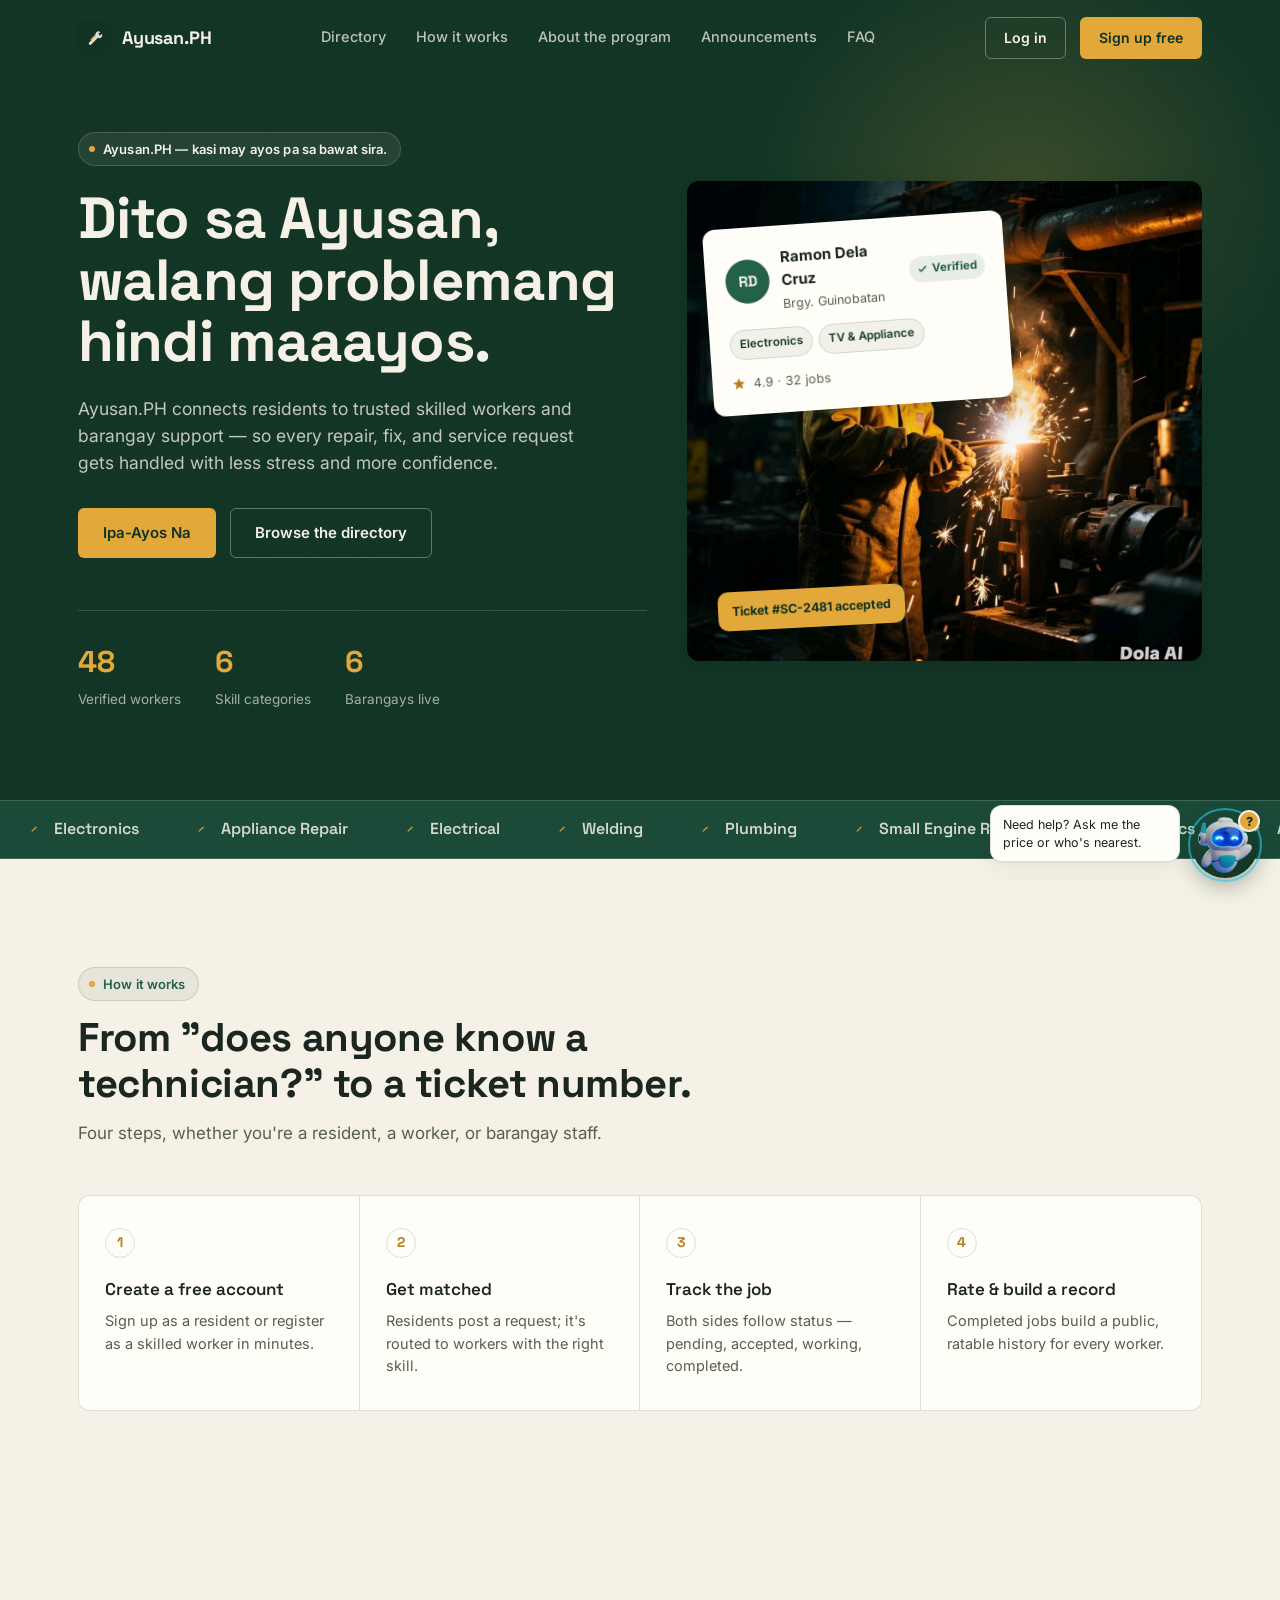
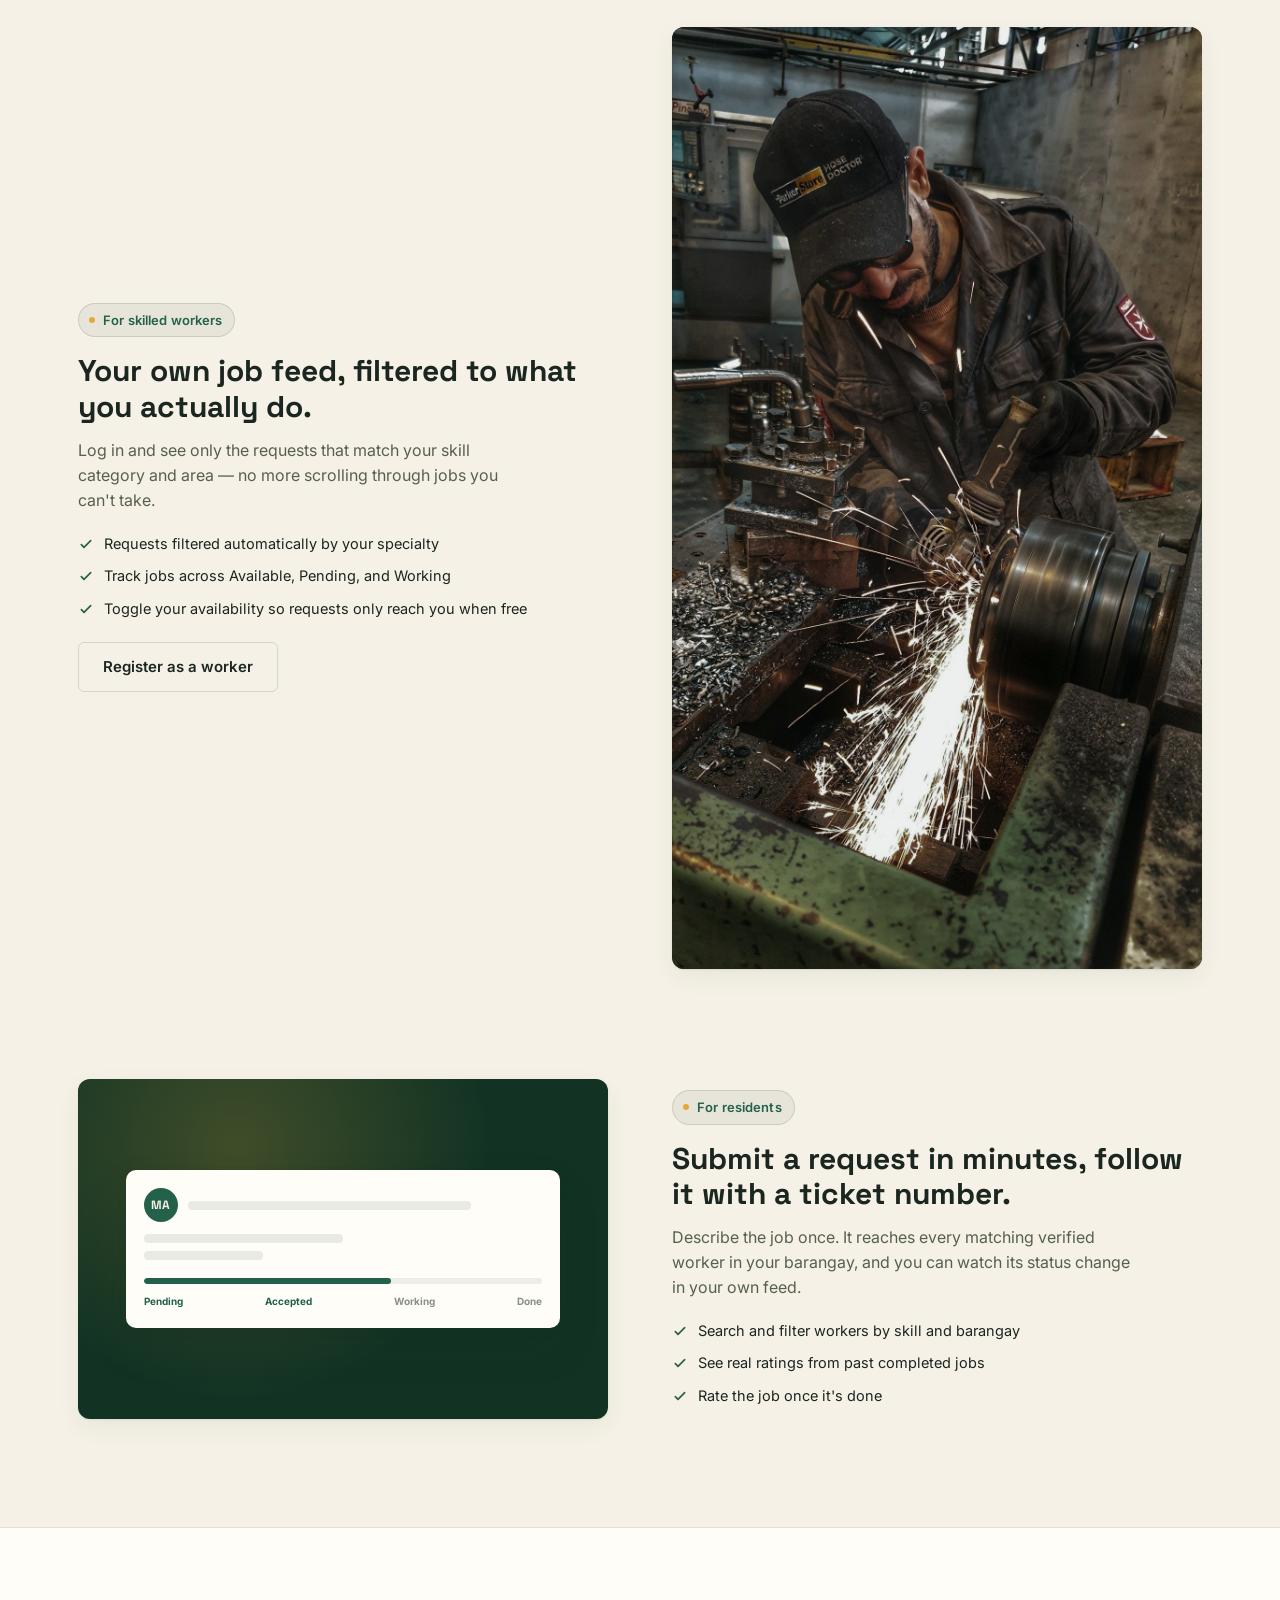
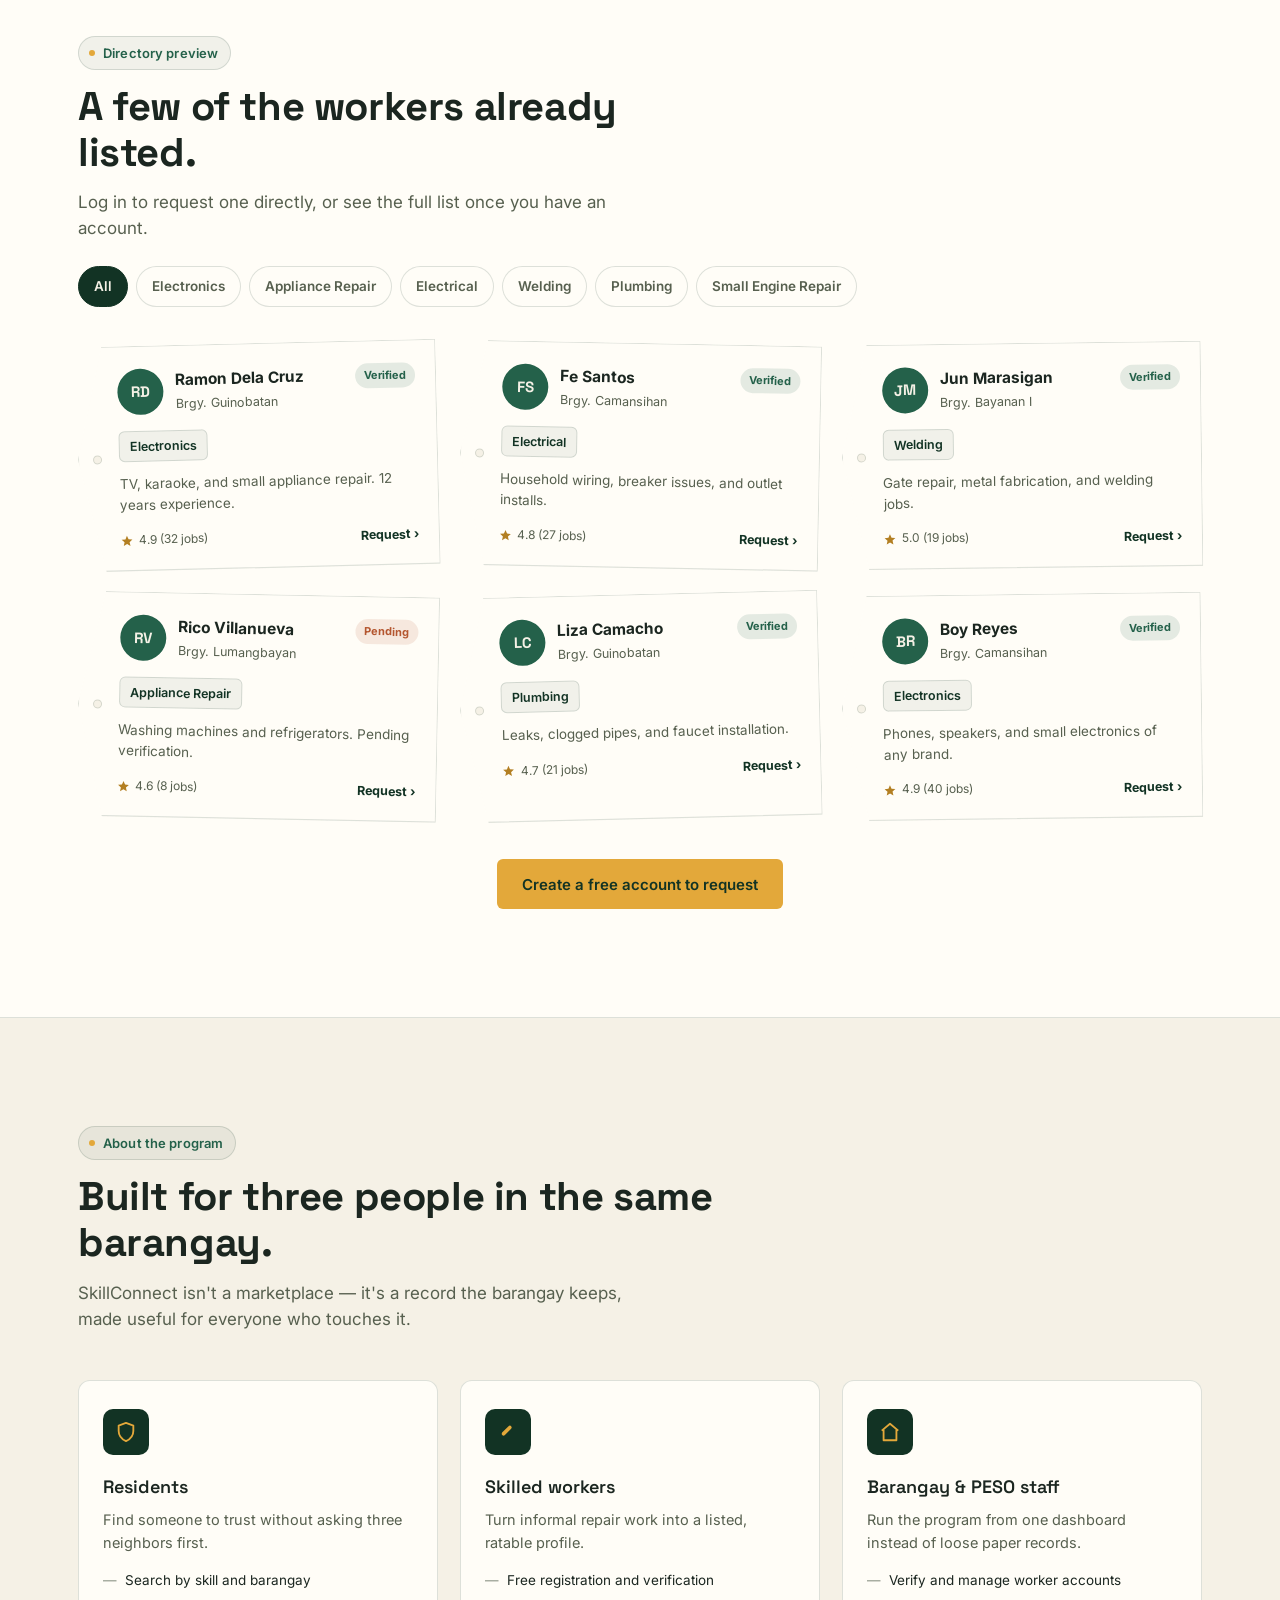
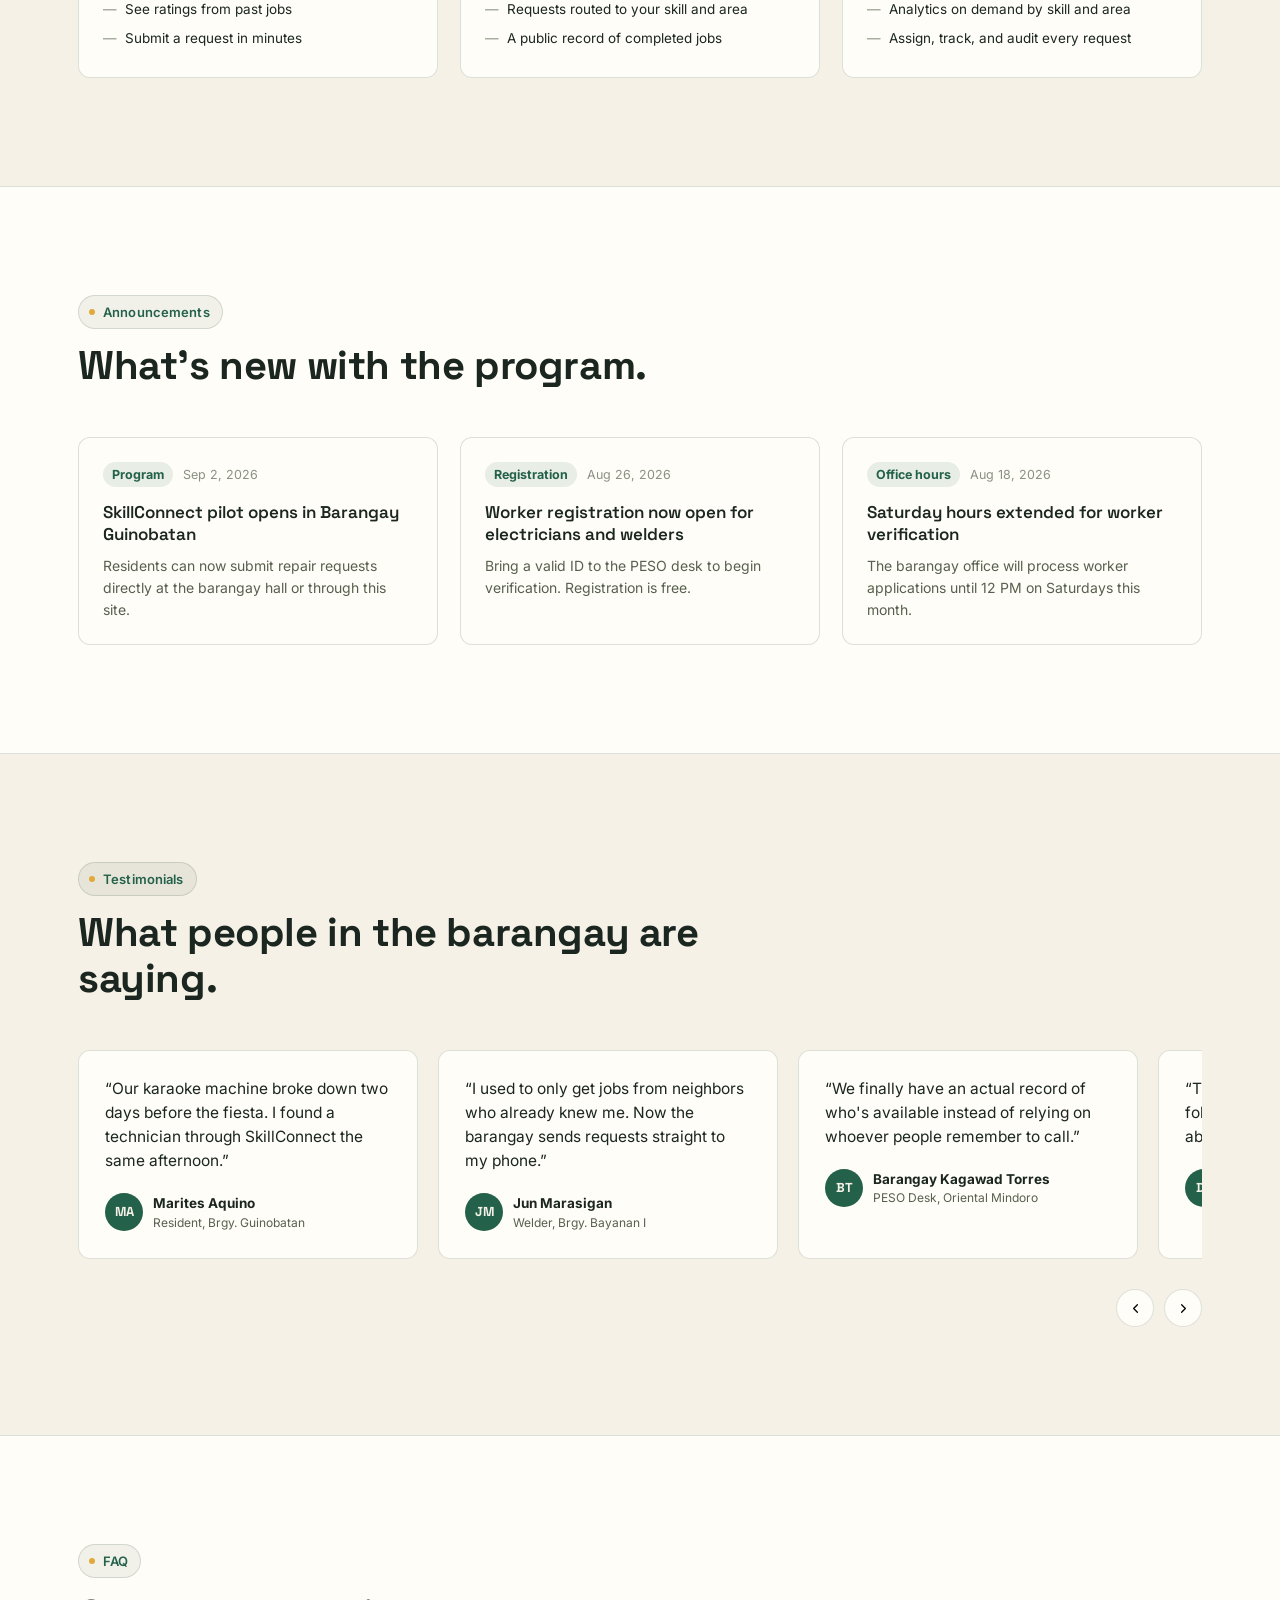
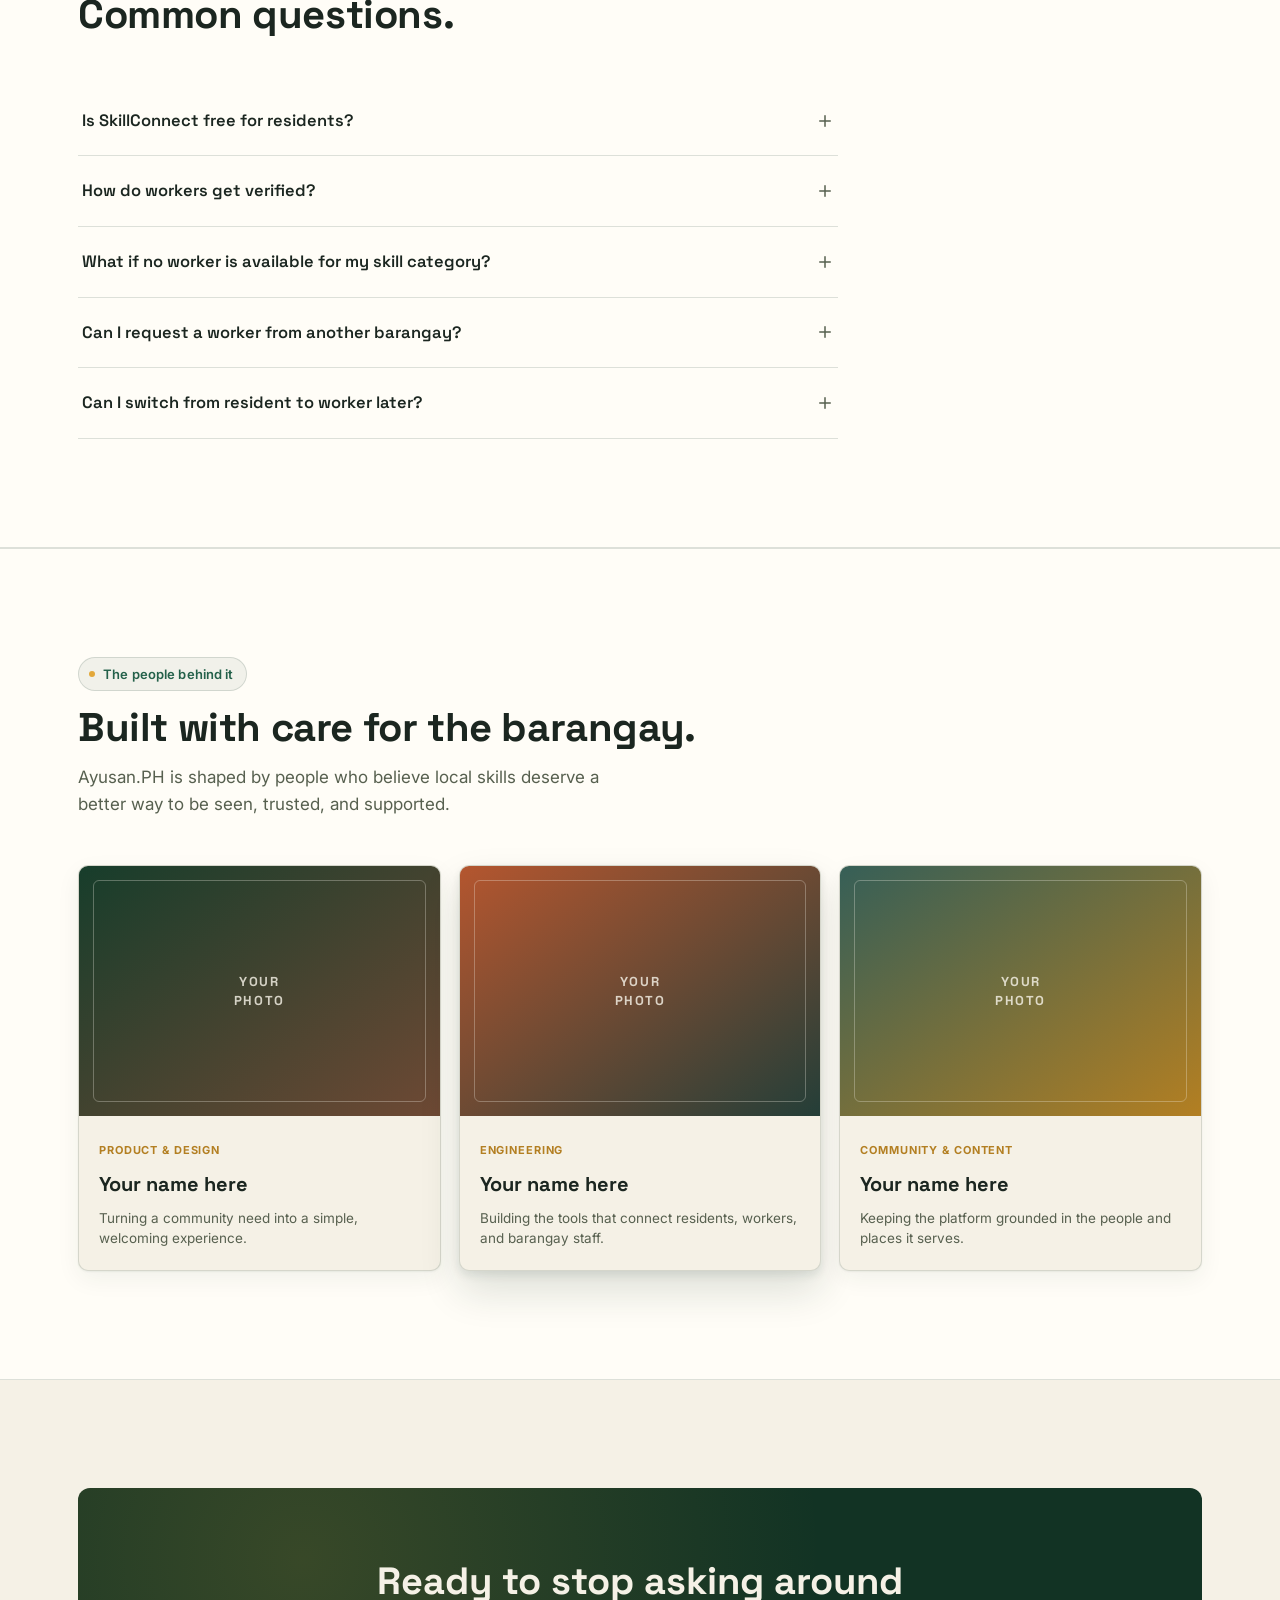
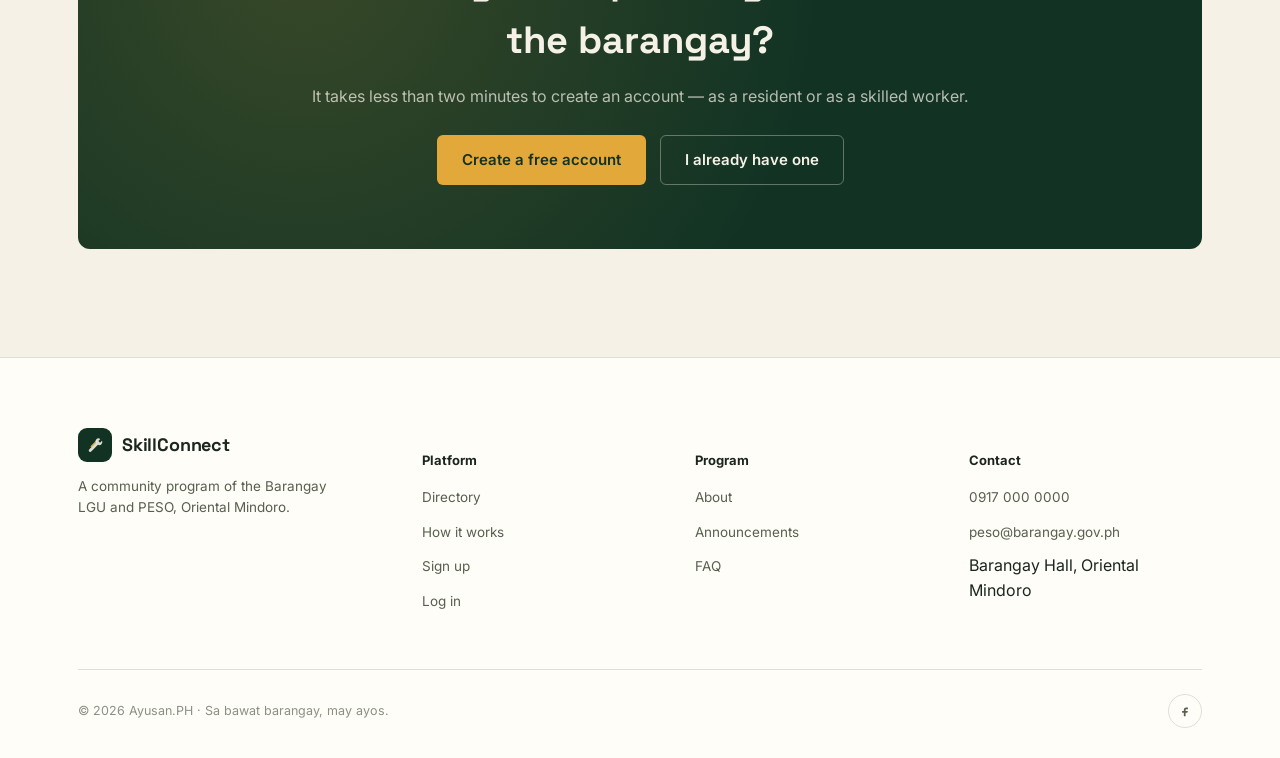
==== commit 613f15c8: "Add built by team section" ====
--- a/index.html
+++ b/index.html
@@ -5,10 +5,15 @@
 <meta name="viewport" content="width=device-width, initial-scale=1.0">
 <title>Ayusan.PH — Barangay Skilled Workers Directory</title>
 <meta name="description" content="Ayusan.PH helps residents find trusted repair workers and barangay support for every fix, from small household repairs to skilled technical jobs.">
+<script>
+  window.STRAPI_API_URL = "http://localhost:1337";
+  localStorage.setItem("sc_use_strapi", "true");
+  localStorage.setItem("sc_strapi_url", window.STRAPI_API_URL);
+</script>
 <link rel="preconnect" href="https://fonts.googleapis.com">
 <link rel="preconnect" href="https://fonts.gstatic.com" crossorigin>
 <link href="https://fonts.googleapis.com/css2?family=Space+Grotesk:wght@500;600;700&family=Inter:wght@400;500;600;700;800&display=swap" rel="stylesheet">
-<link rel="stylesheet" href="assets/css/styles.css">
+<link rel="stylesheet" href="assets/css/styles.css?v=3">
 <style>
   /* small landing-only tweaks */
   .hero-visual{ height: 480px; }
@@ -260,6 +265,43 @@
   </div>
 </section>
 
+<!-- ============================== BUILT BY ============================== -->
+<section class="built-by section-pad" id="built-by">
+  <div class="container">
+    <div class="section-head built-by-head" data-reveal>
+      <span class="eyebrow-tag"><span class="dot"></span>The people behind it</span>
+      <h2>Built with care for the barangay.</h2>
+      <p>Ayusan.PH is shaped by people who believe local skills deserve a better way to be seen, trusted, and supported.</p>
+    </div>
+    <div class="team-grid">
+      <article class="team-card" data-reveal>
+        <div class="team-photo team-photo-one"><span>YOUR<br>PHOTO</span></div>
+        <div class="team-card-body">
+          <span class="team-role">Product &amp; design</span>
+          <h3>Your name here</h3>
+          <p>Turning a community need into a simple, welcoming experience.</p>
+        </div>
+      </article>
+      <article class="team-card team-card-featured" data-reveal>
+        <div class="team-photo team-photo-two"><span>YOUR<br>PHOTO</span></div>
+        <div class="team-card-body">
+          <span class="team-role">Engineering</span>
+          <h3>Your name here</h3>
+          <p>Building the tools that connect residents, workers, and barangay staff.</p>
+        </div>
+      </article>
+      <article class="team-card" data-reveal>
+        <div class="team-photo team-photo-three"><span>YOUR<br>PHOTO</span></div>
+        <div class="team-card-body">
+          <span class="team-role">Community &amp; content</span>
+          <h3>Your name here</h3>
+          <p>Keeping the platform grounded in the people and places it serves.</p>
+        </div>
+      </article>
+    </div>
+  </div>
+</section>
+
 <!-- ============================== CTA BAND ============================== -->
 <section class="section-pad">
   <div class="container">
--- a/assets/css/styles.css
+++ b/assets/css/styles.css
@@ -120,6 +120,7 @@
   text-decoration: none;
   white-space: nowrap;
 }
+.btn > svg{ width: 18px !important; height: 18px !important; display: block; flex: none; }
 .btn-primary{
   background: var(--amber);
   color: var(--forest);
@@ -944,6 +945,30 @@
 .cta-band p{ color: rgba(245,241,230,0.72); margin-top: 14px; }
 .cta-band .hero-cta{ justify-content: center; margin-top: 26px; opacity: 1; transform: none; }
 
+/* ========================================================================
+  BUILT BY — team credits
+  ======================================================================== */
+.built-by{ background: var(--paper-2); border-top: 1px solid var(--line); border-bottom: 1px solid var(--line); }
+.built-by-head{ max-width: 650px; }
+.team-grid{ display: grid; grid-template-columns: repeat(3, 1fr); gap: 18px; margin-top: 38px; }
+.team-card{ background: var(--paper); border: 1px solid var(--line); border-radius: 10px; overflow: hidden; box-shadow: var(--shadow-soft); }
+.team-card-featured{ transform: translateY(-12px); box-shadow: var(--shadow-lift); }
+.team-photo{ height: 250px; display: grid; place-items: center; position: relative; overflow: hidden; color: rgba(245,241,230,0.82); font-family: var(--ff-display); font-size: 13px; font-weight: 700; letter-spacing: 0.12em; text-align: center; line-height: 1.5; }
+.team-photo::after{ content: ""; position: absolute; inset: 14px; border: 1px solid rgba(245,241,230,0.3); border-radius: 6px; }
+.team-photo-one{ background: linear-gradient(145deg, #173d2b, #6e4934); }
+.team-photo-two{ background: linear-gradient(145deg, #b4562f, #243e38); }
+.team-photo-three{ background: linear-gradient(145deg, #365f57, #b37f22); }
+.team-photo span{ position: relative; z-index: 1; }
+.team-card-body{ padding: 20px 20px 22px; }
+.team-role{ color: var(--amber-deep); font-size: 11px; font-weight: 700; text-transform: uppercase; letter-spacing: 0.08em; }
+.team-card h3{ font-family: var(--ff-display); font-size: 20px; margin-top: 8px; }
+.team-card p{ color: var(--ink-soft); font-size: 13.5px; line-height: 1.5; margin-top: 8px; }
+@media (max-width: 780px){
+  .team-grid{ grid-template-columns: 1fr; max-width: 420px; margin-left: auto; margin-right: auto; }
+  .team-card-featured{ transform: none; }
+  .team-photo{ height: 220px; }
+}
+
 /* ==========================================================================
    FOOTER
    ========================================================================== */
@@ -1175,6 +1200,8 @@
 .panel{ background: var(--paper-2); border: 1px solid var(--line); border-radius: var(--radius-m); box-shadow: var(--shadow-soft); }
 .panel-head{ display: flex; align-items: center; justify-content: space-between; gap: 16px; padding: 20px 22px; border-bottom: 1px solid var(--line); flex-wrap: wrap; }
 .panel-head h3{ font-family: var(--ff-display); font-size: 16.5px; font-weight: 600; }
+.panel-head h3 > svg,
+.profile-sec > svg{ width: 18px !important; height: 18px !important; display: inline-block; vertical-align: -4px; flex: none; }
 .panel-head .sub{ font-size: 13px; color: var(--ink-soft); margin-top: 2px; }
 .panel-body{ padding: 22px; }
 .panel + .panel{ margin-top: 22px; }
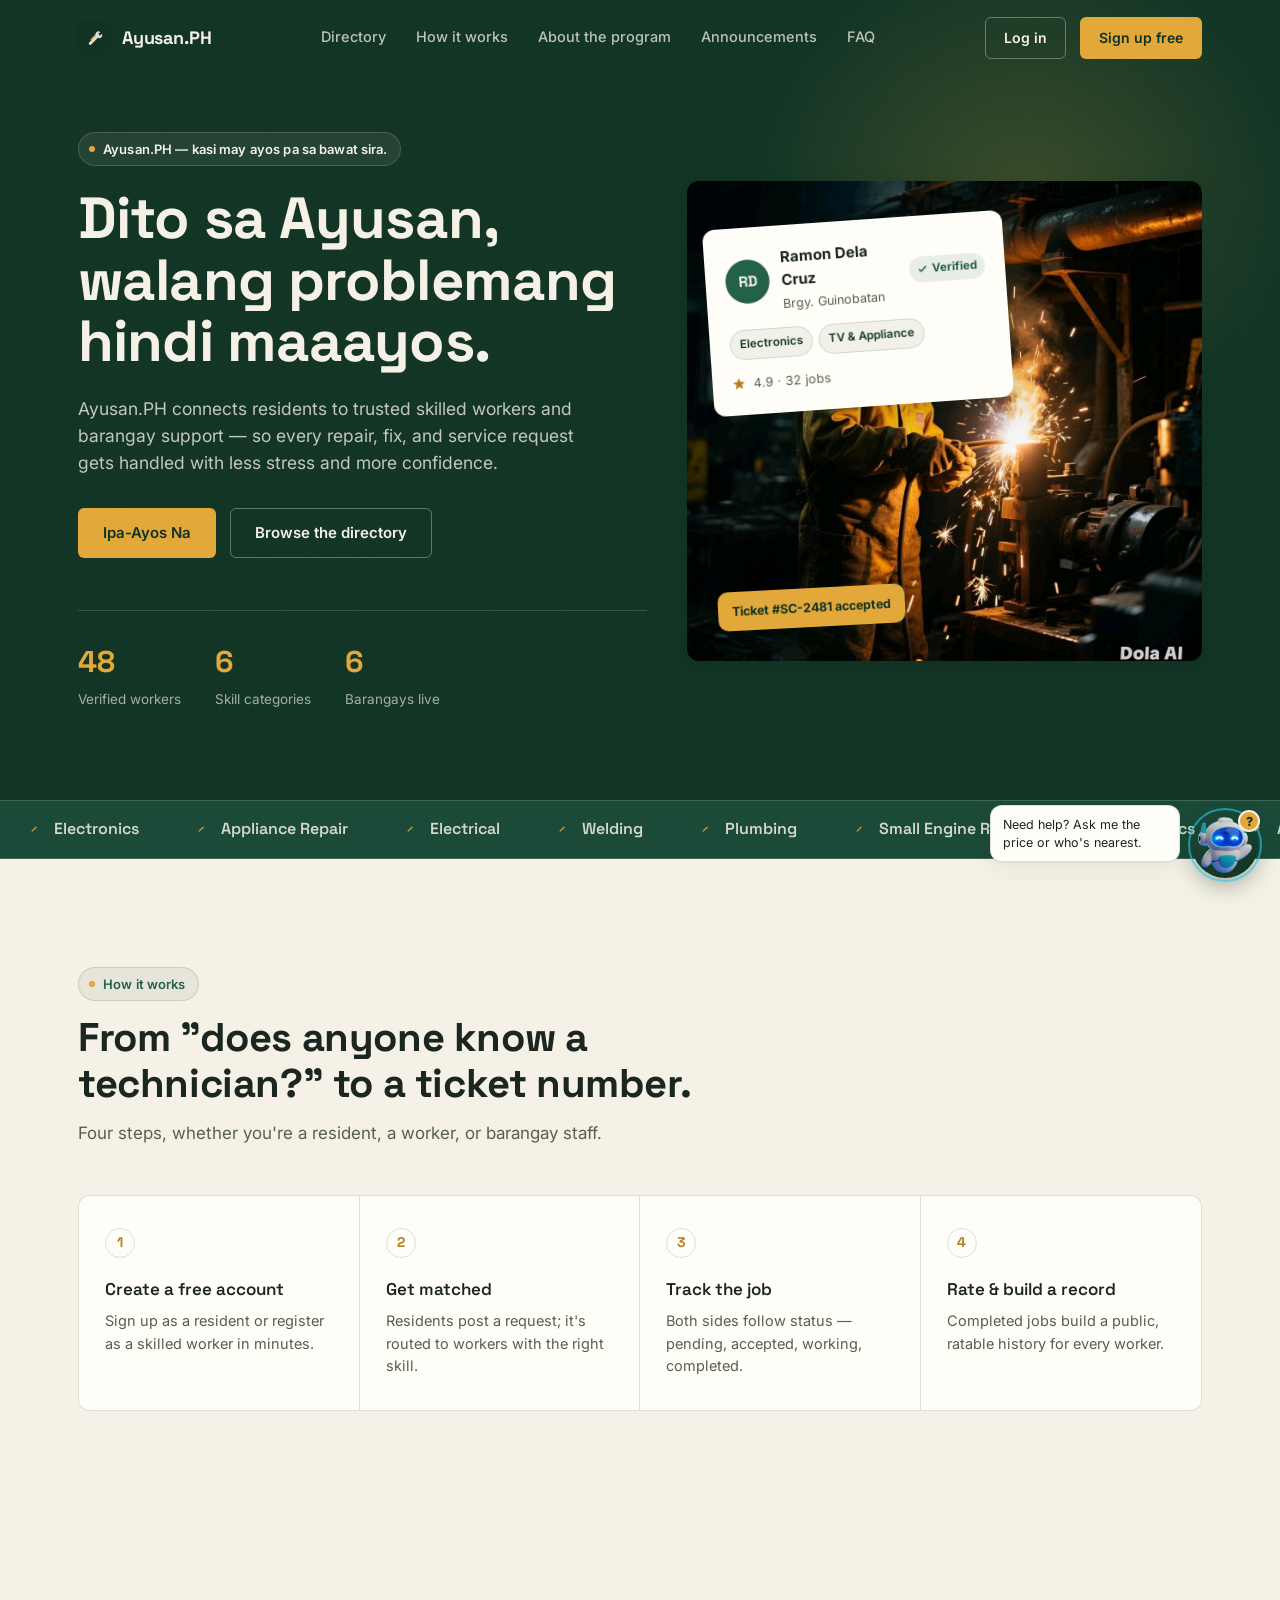
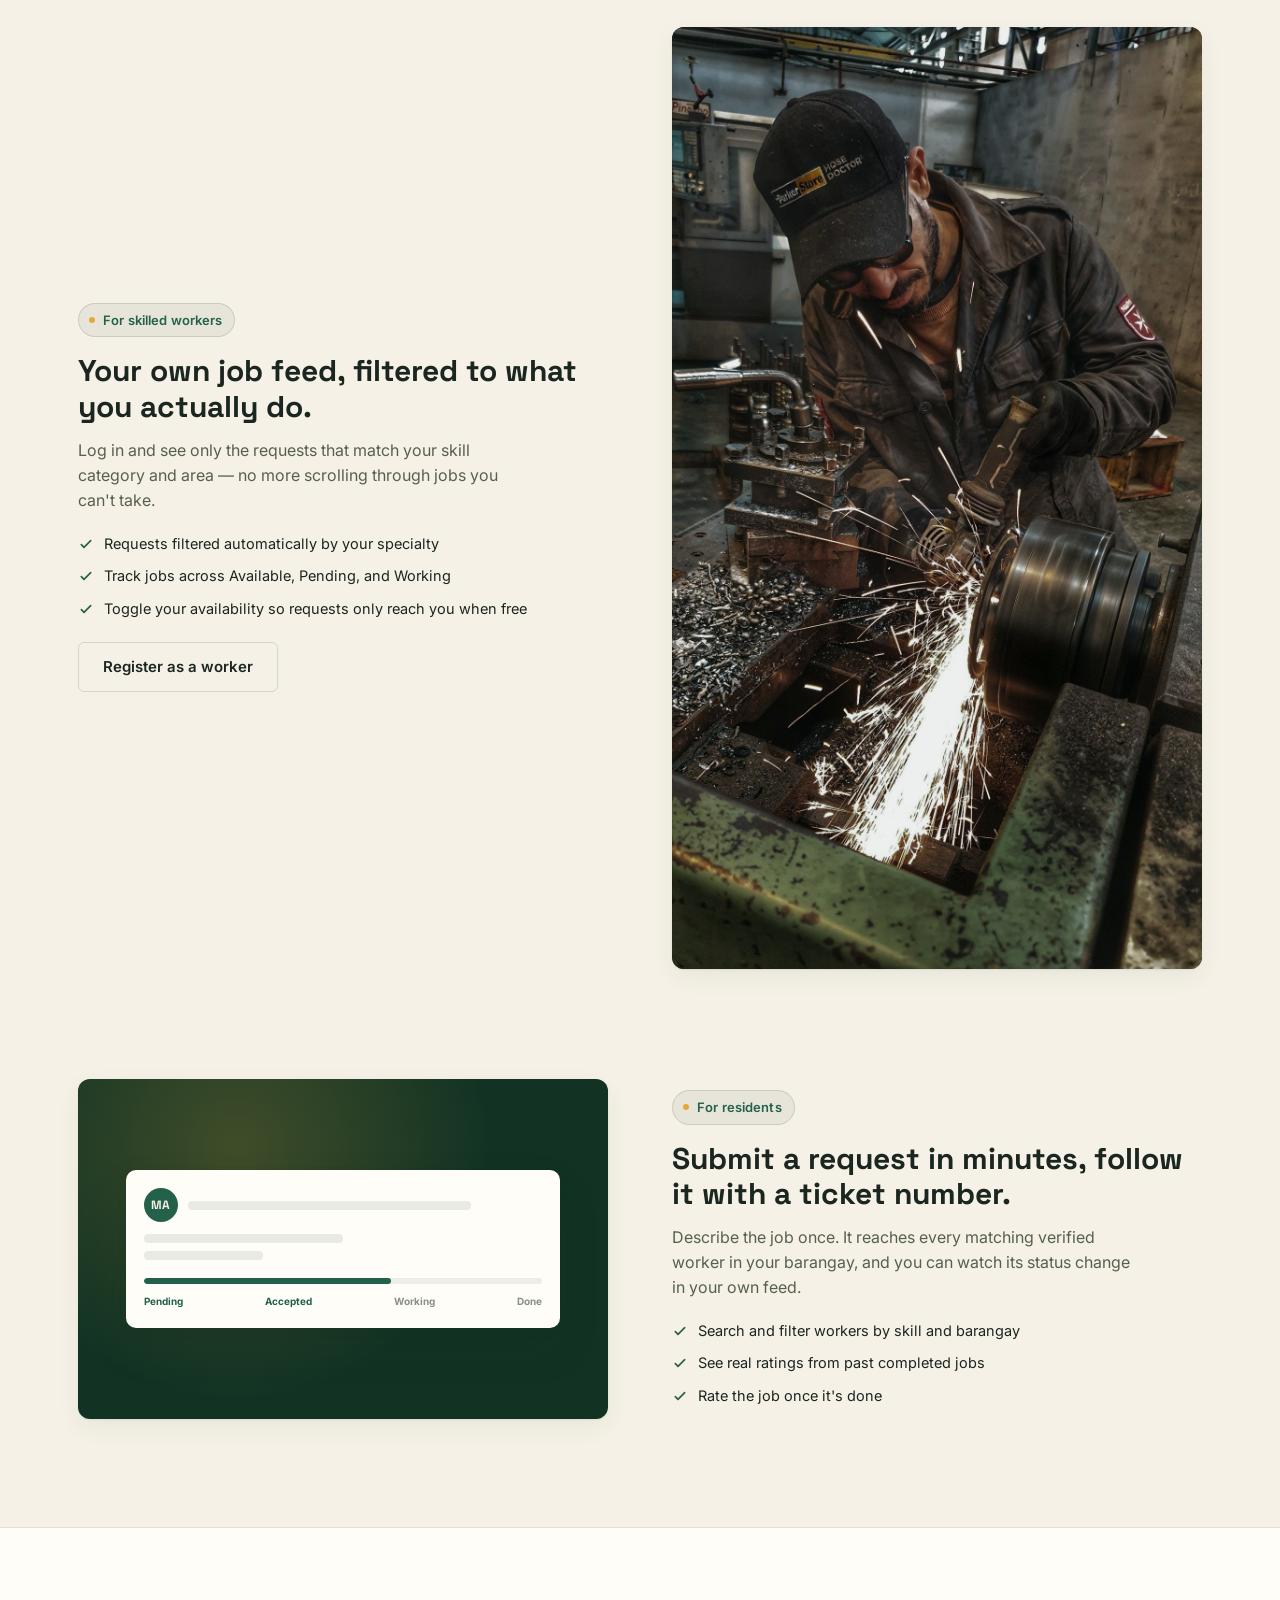
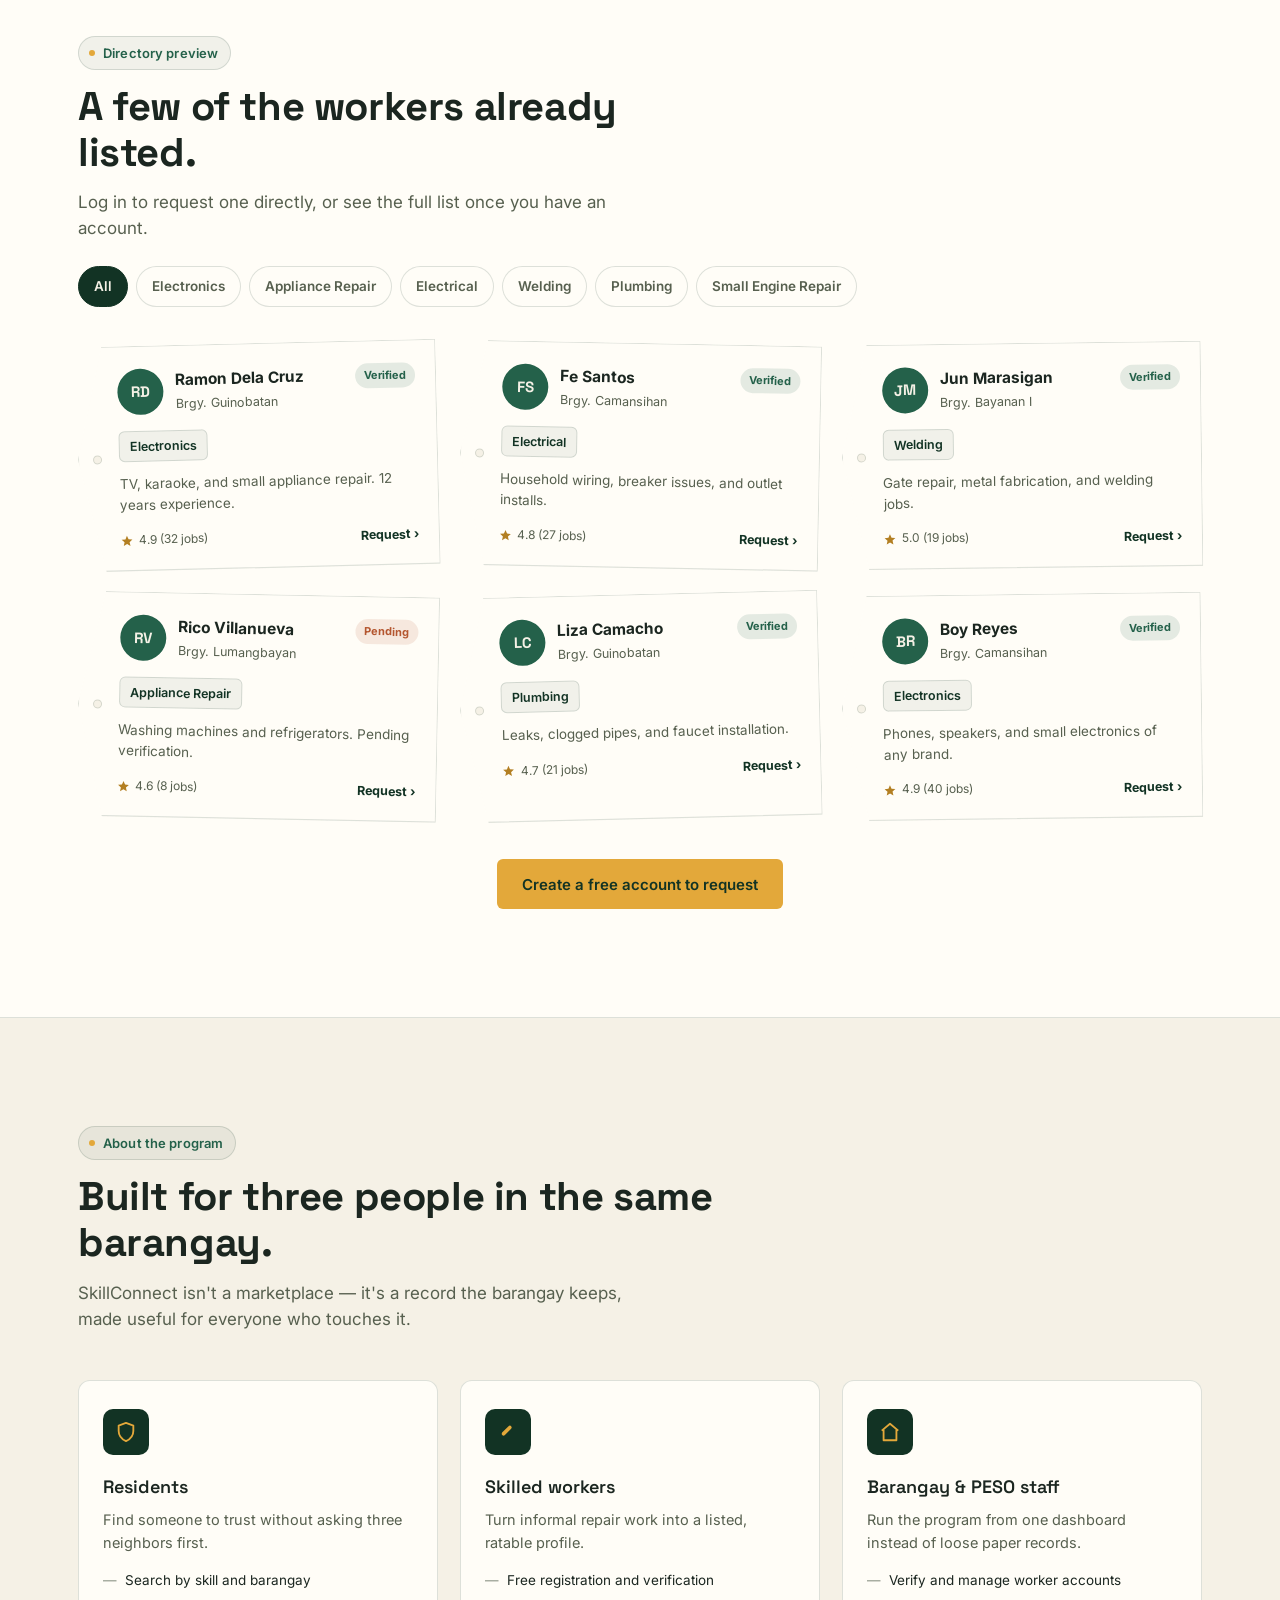
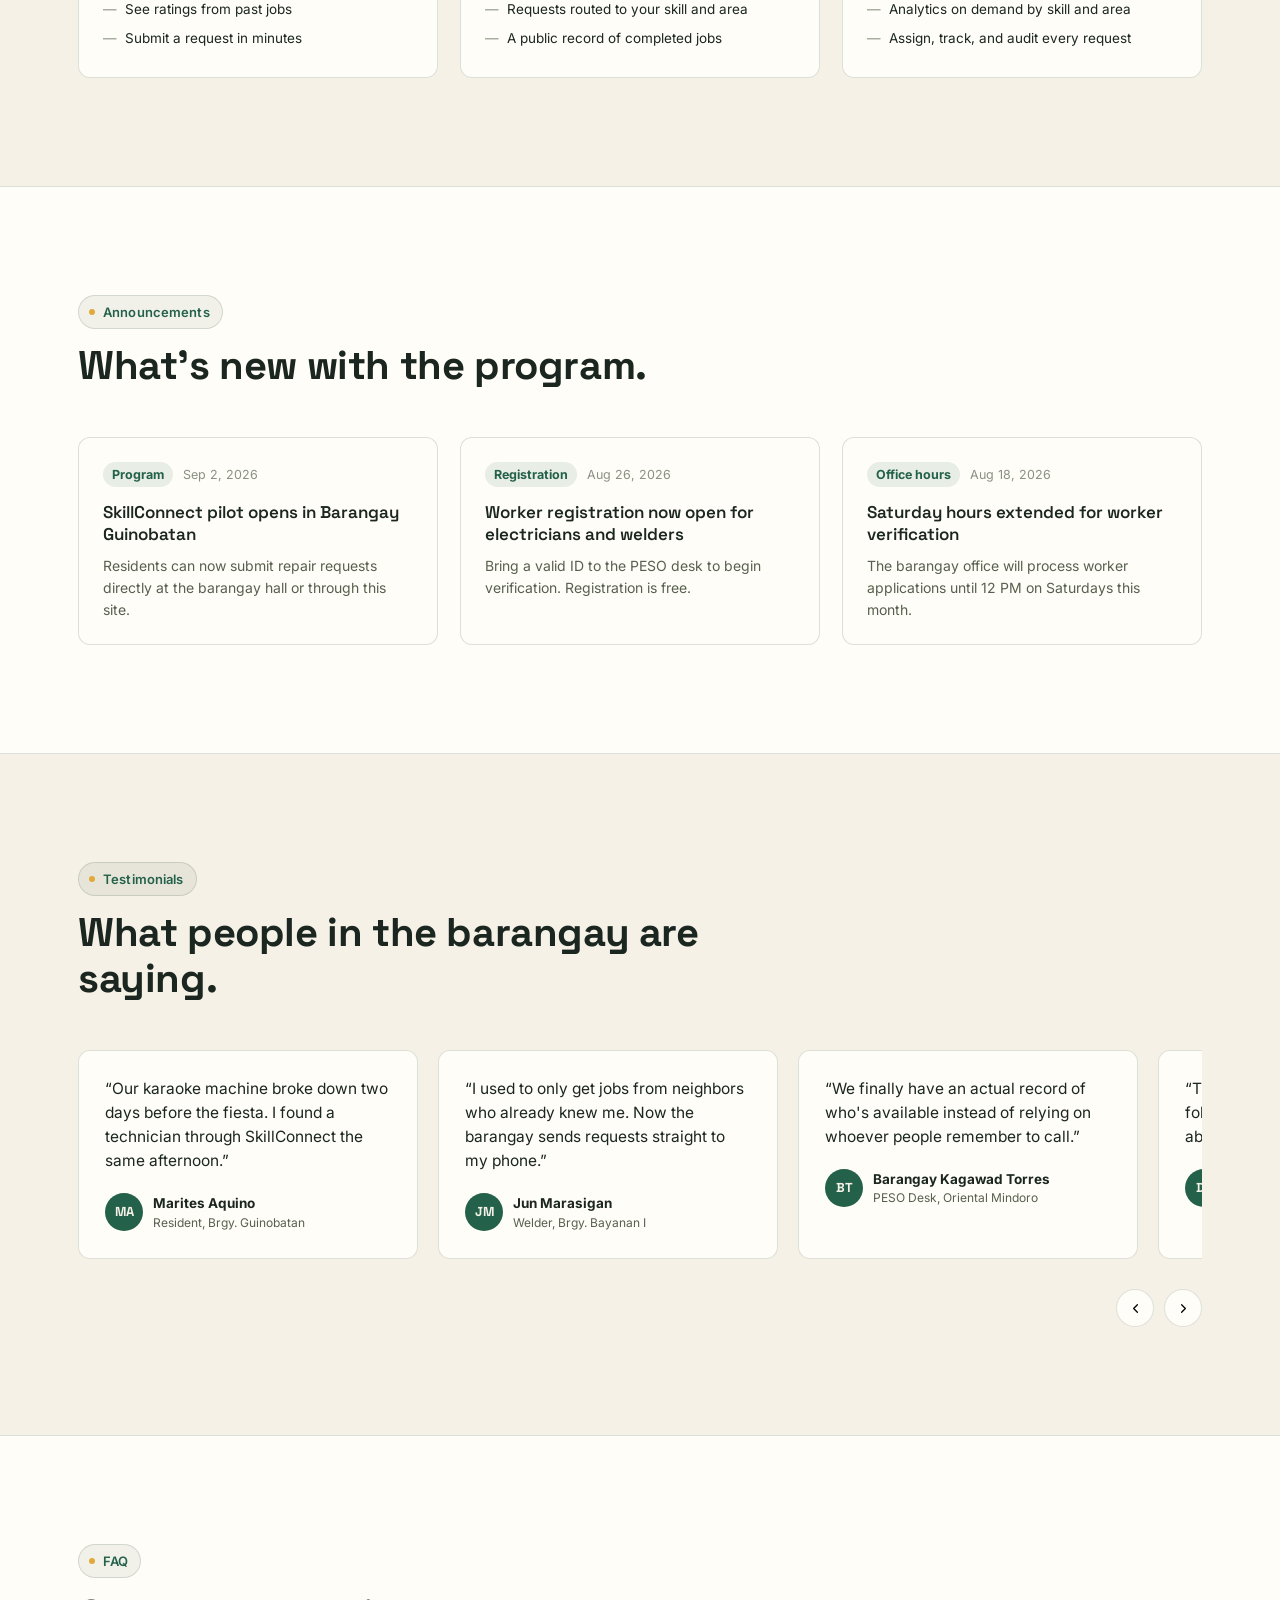
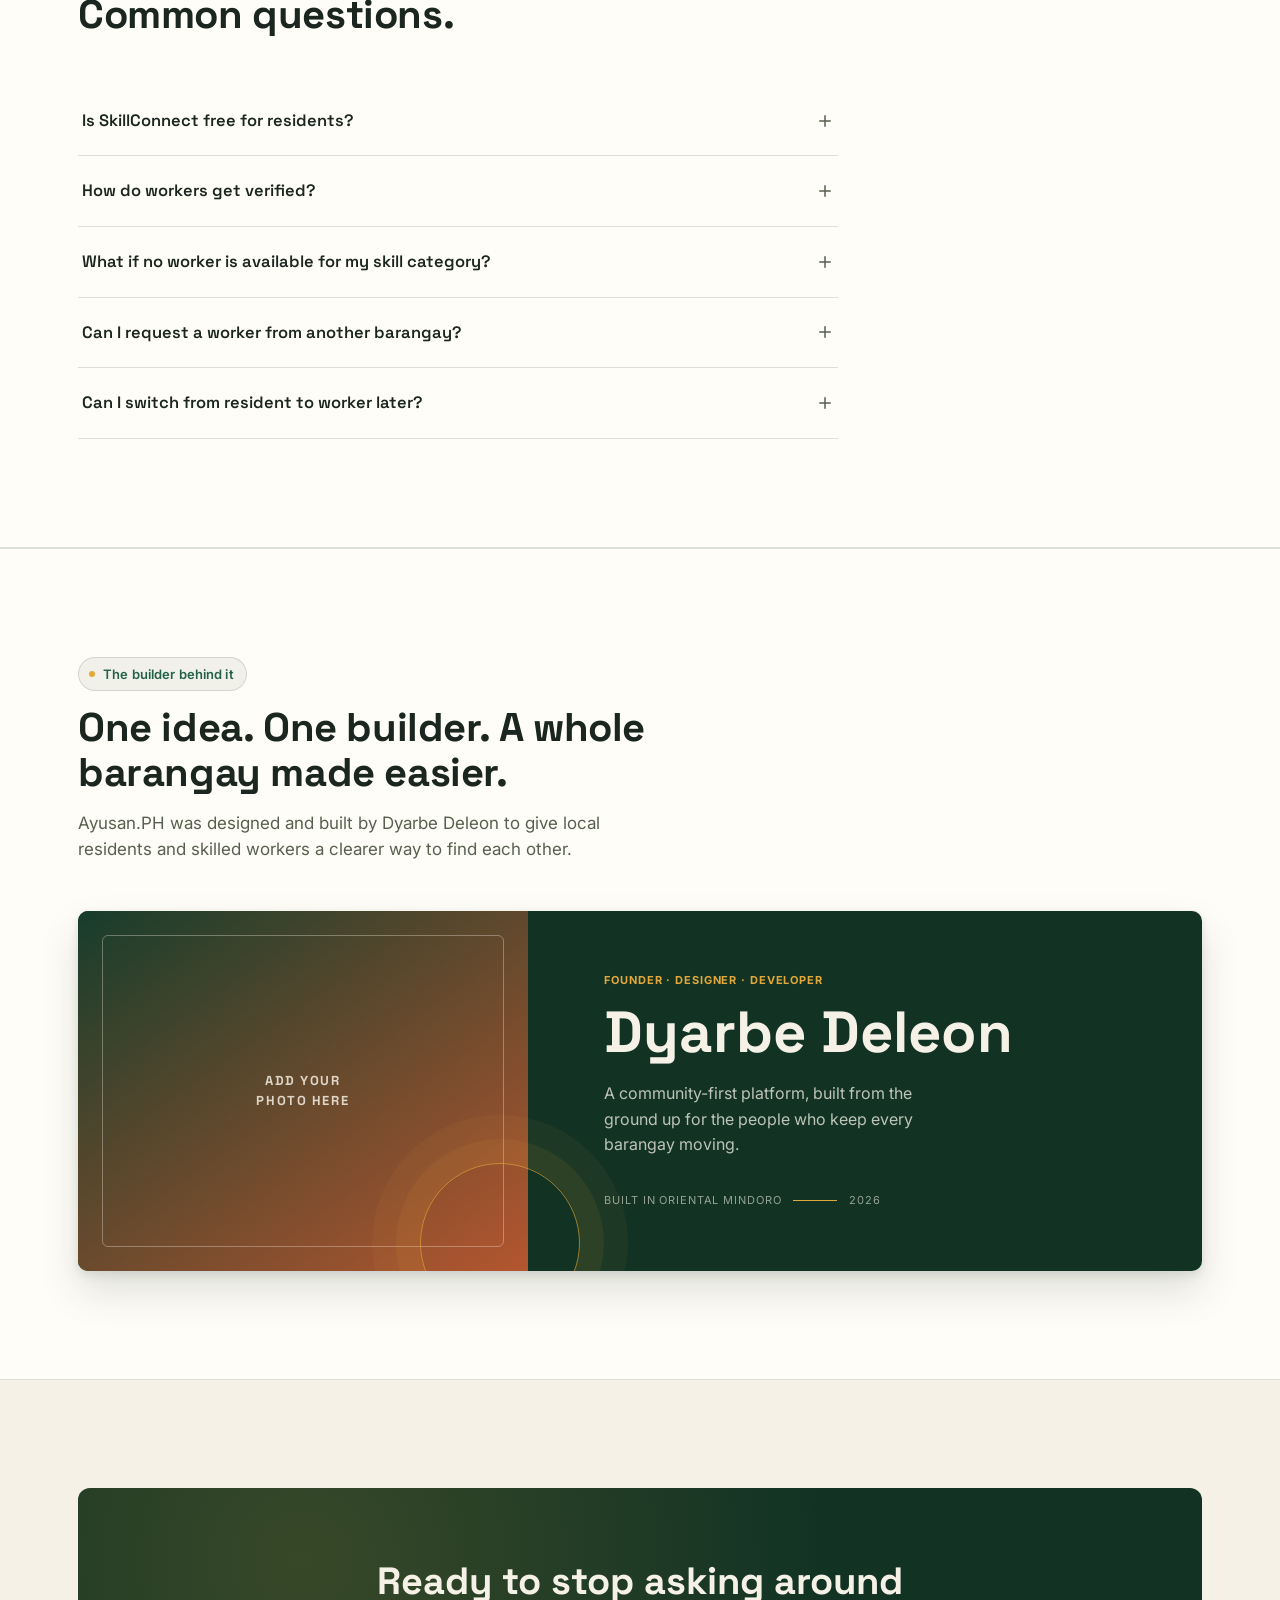
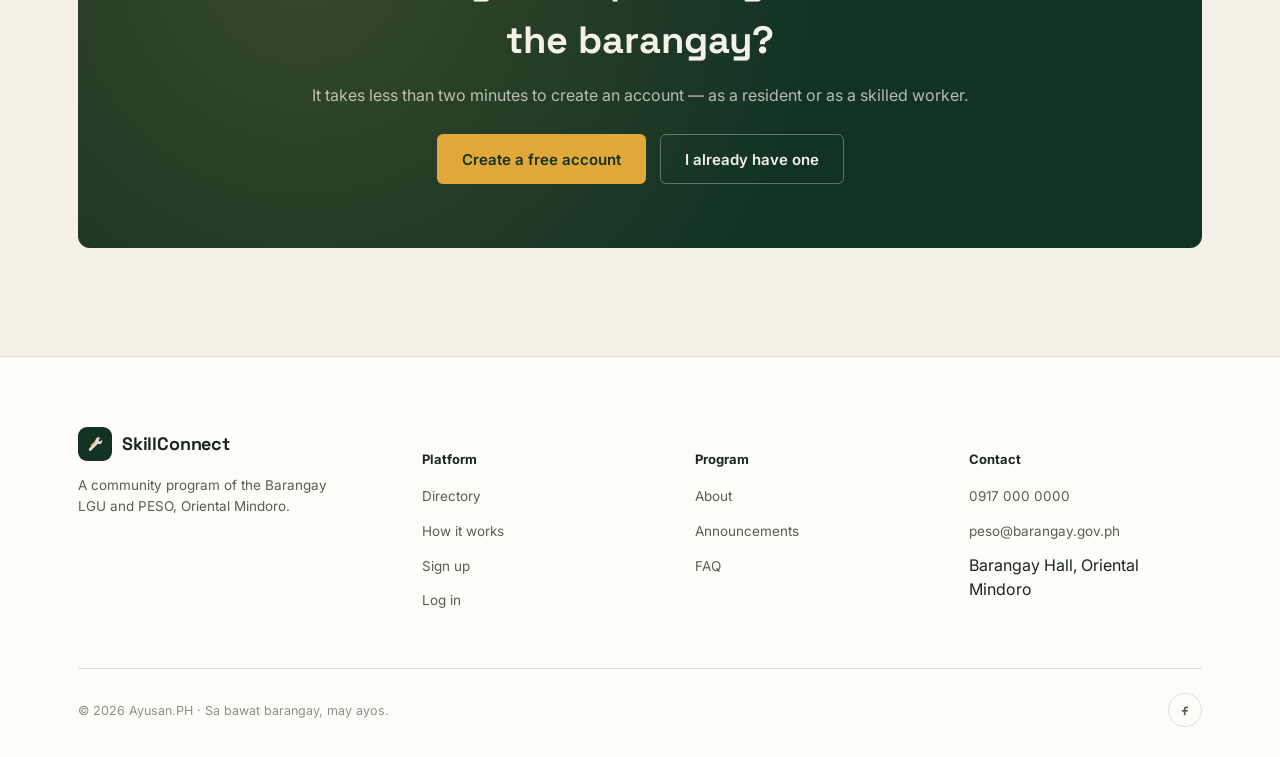
==== commit b6981287: "Create solo builder feature section" ====
--- a/index.html
+++ b/index.html
@@ -269,35 +269,18 @@
 <section class="built-by section-pad" id="built-by">
   <div class="container">
     <div class="section-head built-by-head" data-reveal>
-      <span class="eyebrow-tag"><span class="dot"></span>The people behind it</span>
-      <h2>Built with care for the barangay.</h2>
-      <p>Ayusan.PH is shaped by people who believe local skills deserve a better way to be seen, trusted, and supported.</p>
-    </div>
-    <div class="team-grid">
-      <article class="team-card" data-reveal>
-        <div class="team-photo team-photo-one"><span>YOUR<br>PHOTO</span></div>
-        <div class="team-card-body">
-          <span class="team-role">Product &amp; design</span>
-          <h3>Your name here</h3>
-          <p>Turning a community need into a simple, welcoming experience.</p>
-        </div>
-      </article>
-      <article class="team-card team-card-featured" data-reveal>
-        <div class="team-photo team-photo-two"><span>YOUR<br>PHOTO</span></div>
-        <div class="team-card-body">
-          <span class="team-role">Engineering</span>
-          <h3>Your name here</h3>
-          <p>Building the tools that connect residents, workers, and barangay staff.</p>
-        </div>
-      </article>
-      <article class="team-card" data-reveal>
-        <div class="team-photo team-photo-three"><span>YOUR<br>PHOTO</span></div>
-        <div class="team-card-body">
-          <span class="team-role">Community &amp; content</span>
-          <h3>Your name here</h3>
-          <p>Keeping the platform grounded in the people and places it serves.</p>
-        </div>
-      </article>
+      <span class="eyebrow-tag"><span class="dot"></span>The builder behind it</span>
+      <h2>One idea. One builder. A whole barangay made easier.</h2>
+      <p>Ayusan.PH was designed and built by Dyarbe Deleon to give local residents and skilled workers a clearer way to find each other.</p>
+    </div>
+    <div class="builder-feature" data-reveal>
+      <div class="builder-photo"><span>ADD YOUR<br>PHOTO HERE</span></div>
+      <div class="builder-copy">
+        <span class="team-role">Founder · Designer · Developer</span>
+        <h3>Dyarbe Deleon</h3>
+        <p class="builder-lede">A community-first platform, built from the ground up for the people who keep every barangay moving.</p>
+        <div class="builder-signature"><span>Built in Oriental Mindoro</span><span class="builder-line"></span><span>2026</span></div>
+      </div>
     </div>
   </div>
 </section>
--- a/assets/css/styles.css
+++ b/assets/css/styles.css
@@ -950,23 +950,22 @@
   ======================================================================== */
 .built-by{ background: var(--paper-2); border-top: 1px solid var(--line); border-bottom: 1px solid var(--line); }
 .built-by-head{ max-width: 650px; }
-.team-grid{ display: grid; grid-template-columns: repeat(3, 1fr); gap: 18px; margin-top: 38px; }
-.team-card{ background: var(--paper); border: 1px solid var(--line); border-radius: 10px; overflow: hidden; box-shadow: var(--shadow-soft); }
-.team-card-featured{ transform: translateY(-12px); box-shadow: var(--shadow-lift); }
-.team-photo{ height: 250px; display: grid; place-items: center; position: relative; overflow: hidden; color: rgba(245,241,230,0.82); font-family: var(--ff-display); font-size: 13px; font-weight: 700; letter-spacing: 0.12em; text-align: center; line-height: 1.5; }
-.team-photo::after{ content: ""; position: absolute; inset: 14px; border: 1px solid rgba(245,241,230,0.3); border-radius: 6px; }
-.team-photo-one{ background: linear-gradient(145deg, #173d2b, #6e4934); }
-.team-photo-two{ background: linear-gradient(145deg, #b4562f, #243e38); }
-.team-photo-three{ background: linear-gradient(145deg, #365f57, #b37f22); }
-.team-photo span{ position: relative; z-index: 1; }
-.team-card-body{ padding: 20px 20px 22px; }
+.builder-feature{ display: grid; grid-template-columns: minmax(280px, .8fr) 1.2fr; min-height: 360px; margin-top: 38px; background: var(--forest); color: var(--paper); border-radius: 10px; overflow: hidden; box-shadow: var(--shadow-lift); }
+.builder-photo{ min-height: 360px; display: grid; place-items: center; position: relative; background: linear-gradient(145deg, #173d2b, #b4562f); color: rgba(245,241,230,0.84); font-family: var(--ff-display); font-size: 13px; font-weight: 700; letter-spacing: 0.12em; text-align: center; line-height: 1.5; }
+.builder-photo::before{ content: ""; position: absolute; inset: 24px; border: 1px solid rgba(245,241,230,0.34); border-radius: 6px; }
+.builder-photo::after{ content: ""; position: absolute; width: 160px; height: 160px; right: -52px; bottom: -52px; border: 1px solid rgba(227,168,58,0.65); border-radius: 50%; box-shadow: 0 0 0 24px rgba(227,168,58,0.08), 0 0 0 48px rgba(227,168,58,0.05); }
+.builder-photo span{ position: relative; z-index: 1; }
+.builder-copy{ display: flex; flex-direction: column; justify-content: center; padding: 48px clamp(28px, 6vw, 82px); }
+.builder-copy .team-role{ color: var(--amber); }
+.builder-copy h3{ font-family: var(--ff-display); font-size: clamp(32px, 5vw, 58px); line-height: 1; margin-top: 14px; }
+.builder-lede{ max-width: 36ch; color: rgba(245,241,230,0.76); font-size: 16px; line-height: 1.6; margin-top: 20px; }
+.builder-signature{ display: flex; align-items: center; gap: 12px; margin-top: 34px; color: rgba(245,241,230,0.58); font-size: 11px; text-transform: uppercase; letter-spacing: 0.08em; }
+.builder-line{ width: 44px; height: 1px; background: var(--amber); }
 .team-role{ color: var(--amber-deep); font-size: 11px; font-weight: 700; text-transform: uppercase; letter-spacing: 0.08em; }
-.team-card h3{ font-family: var(--ff-display); font-size: 20px; margin-top: 8px; }
-.team-card p{ color: var(--ink-soft); font-size: 13.5px; line-height: 1.5; margin-top: 8px; }
 @media (max-width: 780px){
-  .team-grid{ grid-template-columns: 1fr; max-width: 420px; margin-left: auto; margin-right: auto; }
-  .team-card-featured{ transform: none; }
-  .team-photo{ height: 220px; }
+  .builder-feature{ grid-template-columns: 1fr; }
+  .builder-photo{ min-height: 240px; }
+  .builder-copy{ padding: 34px 26px 38px; }
 }
 
 /* ==========================================================================
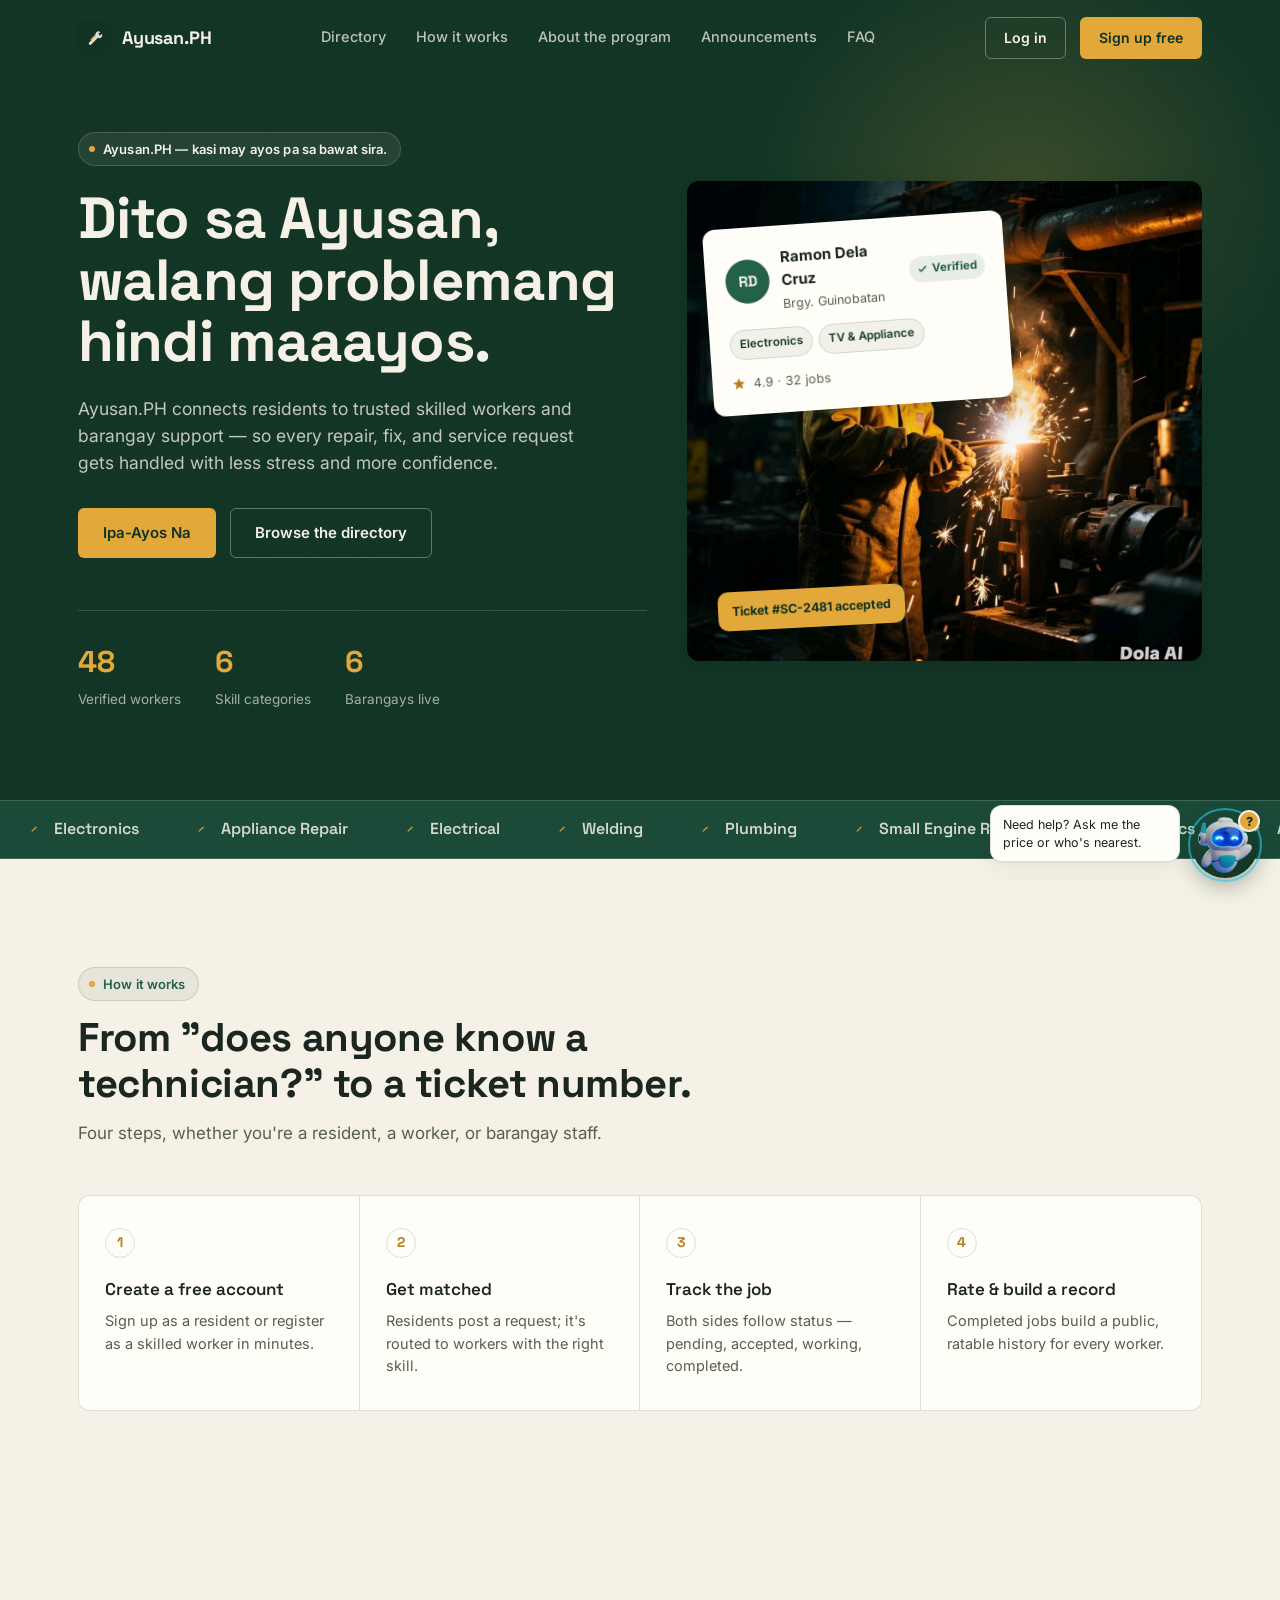
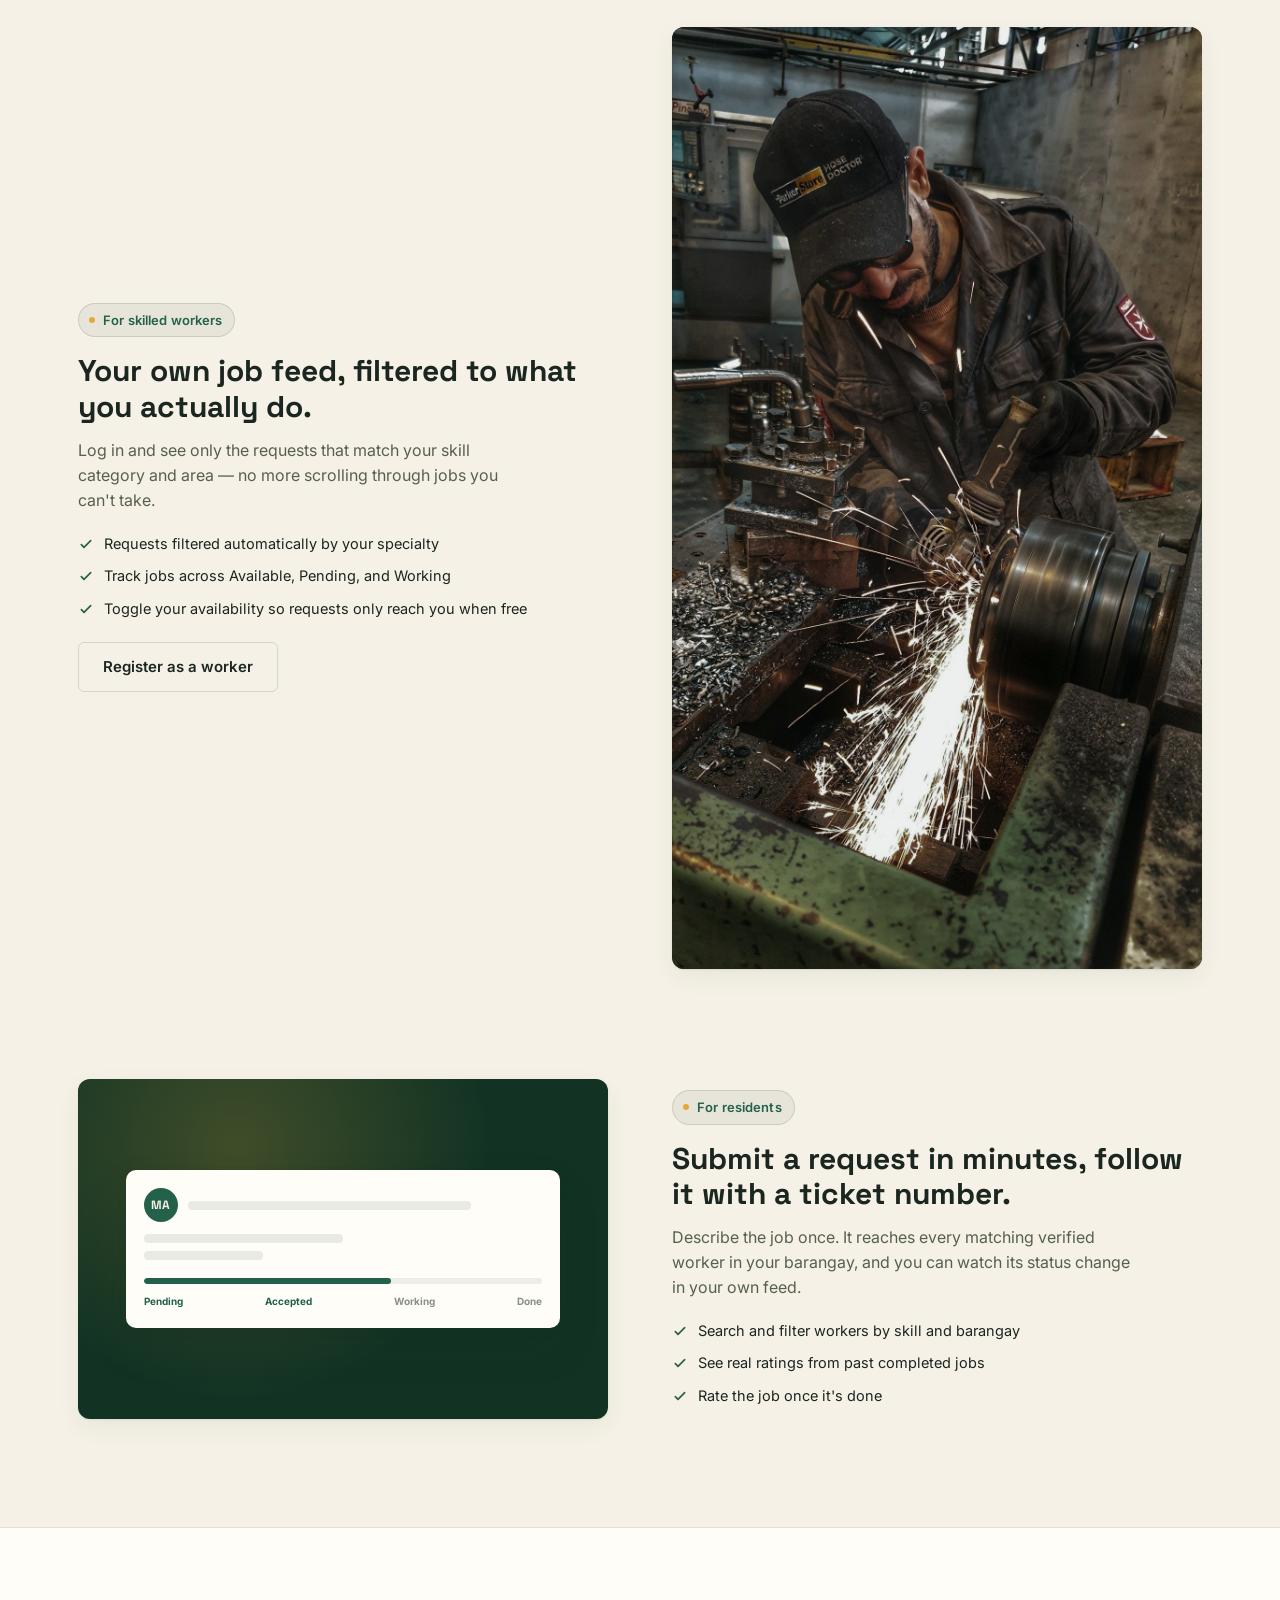
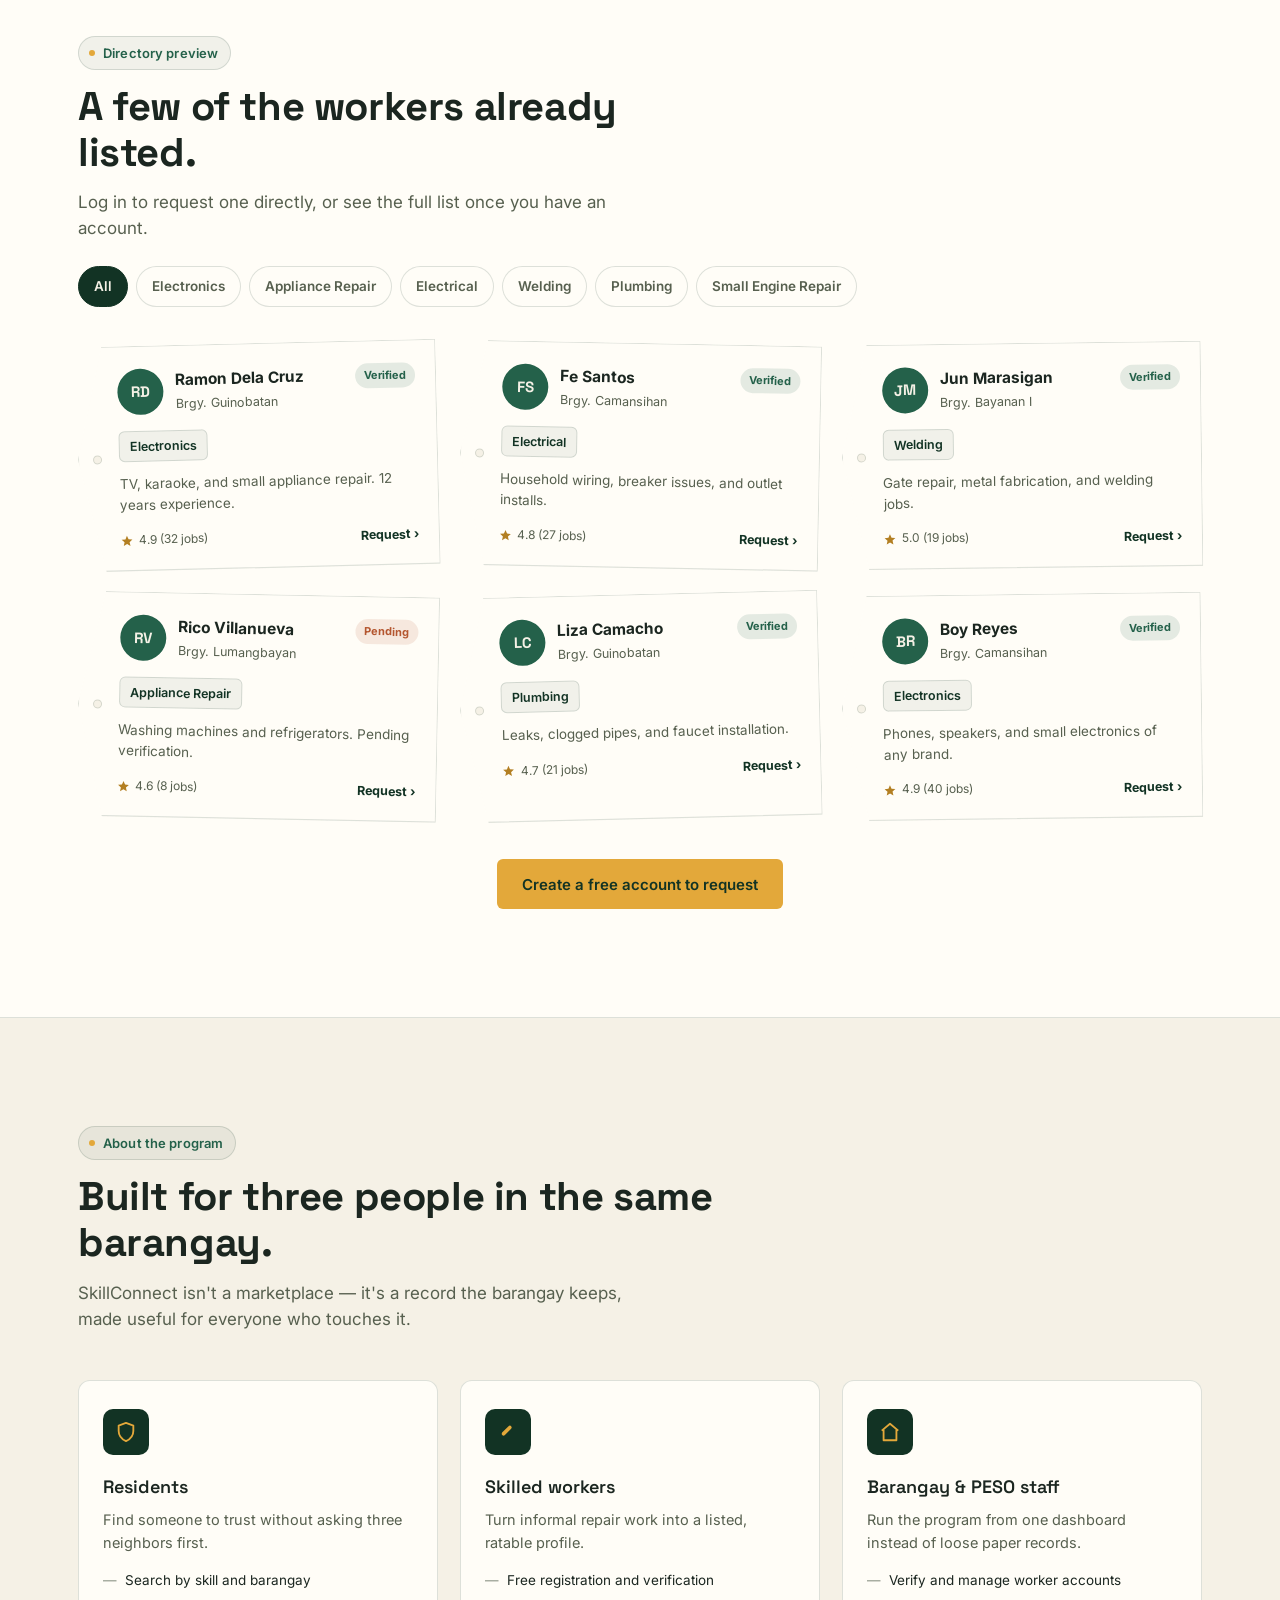
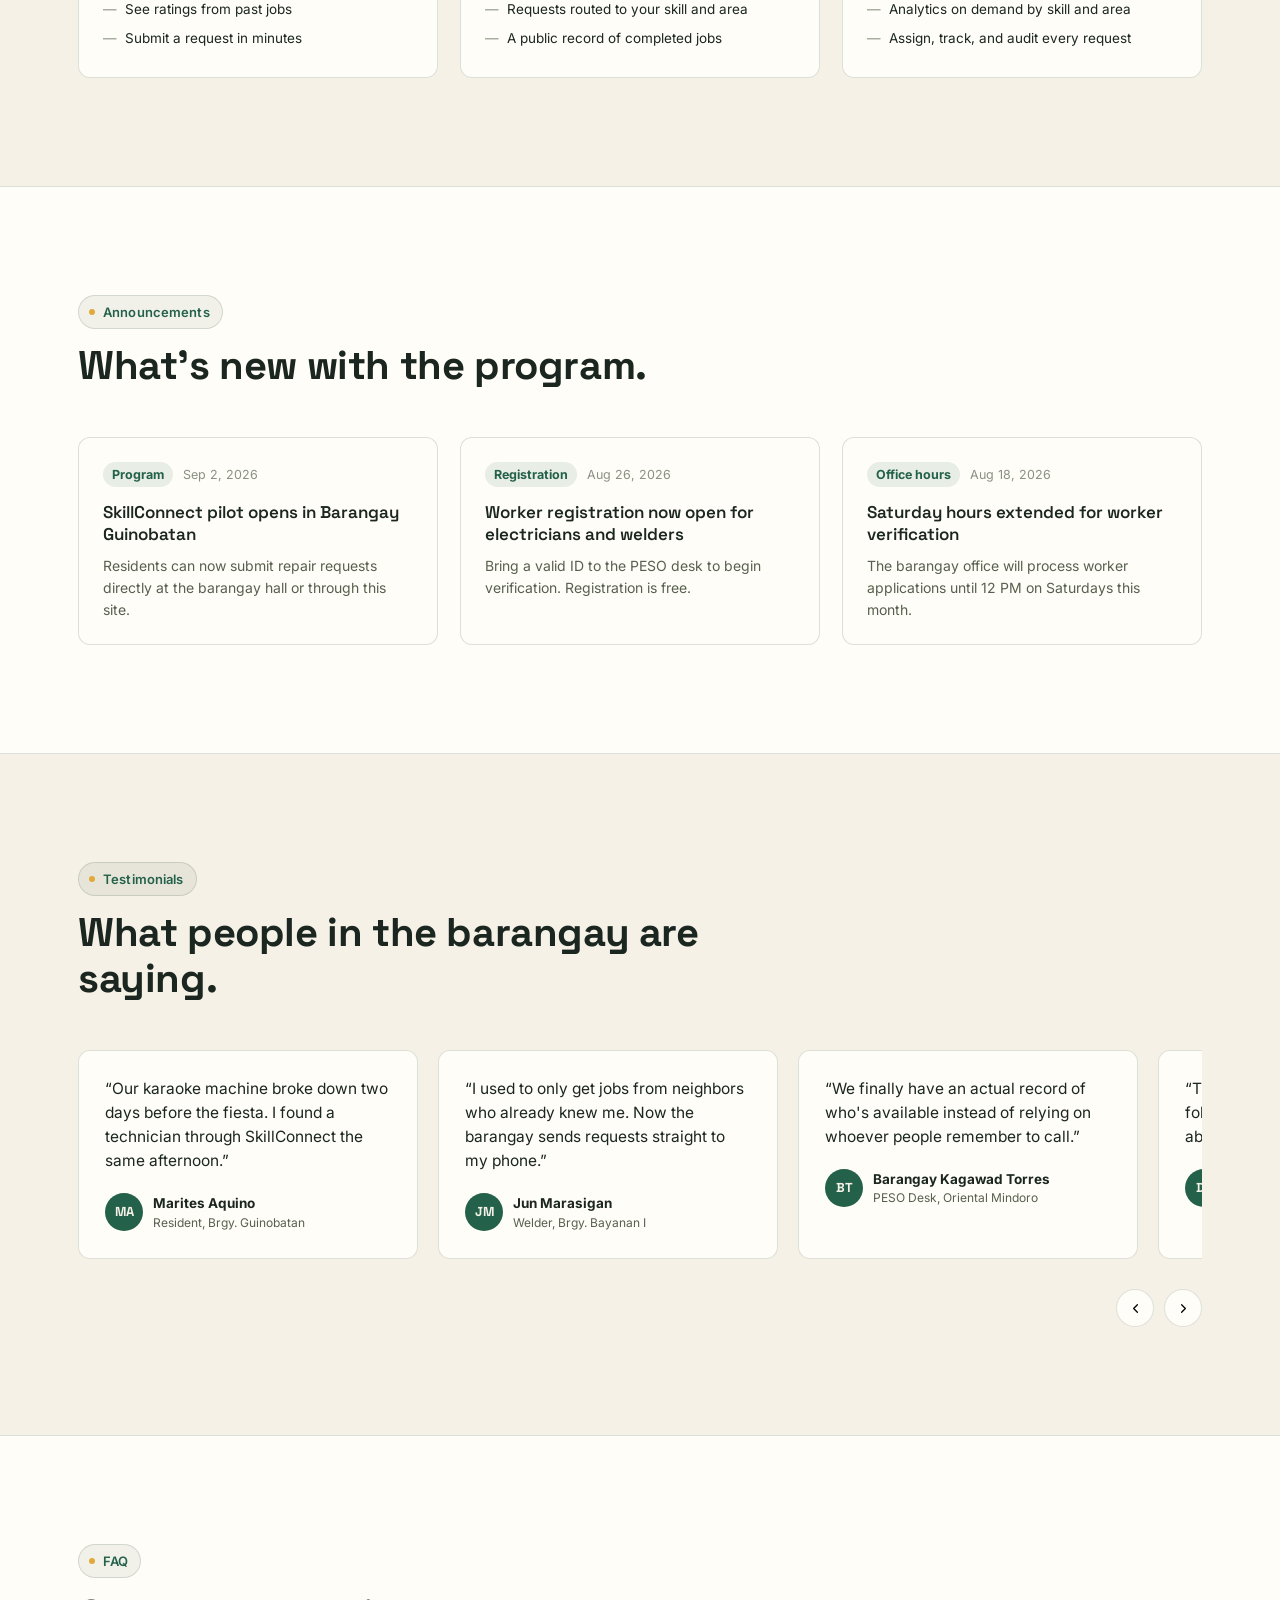
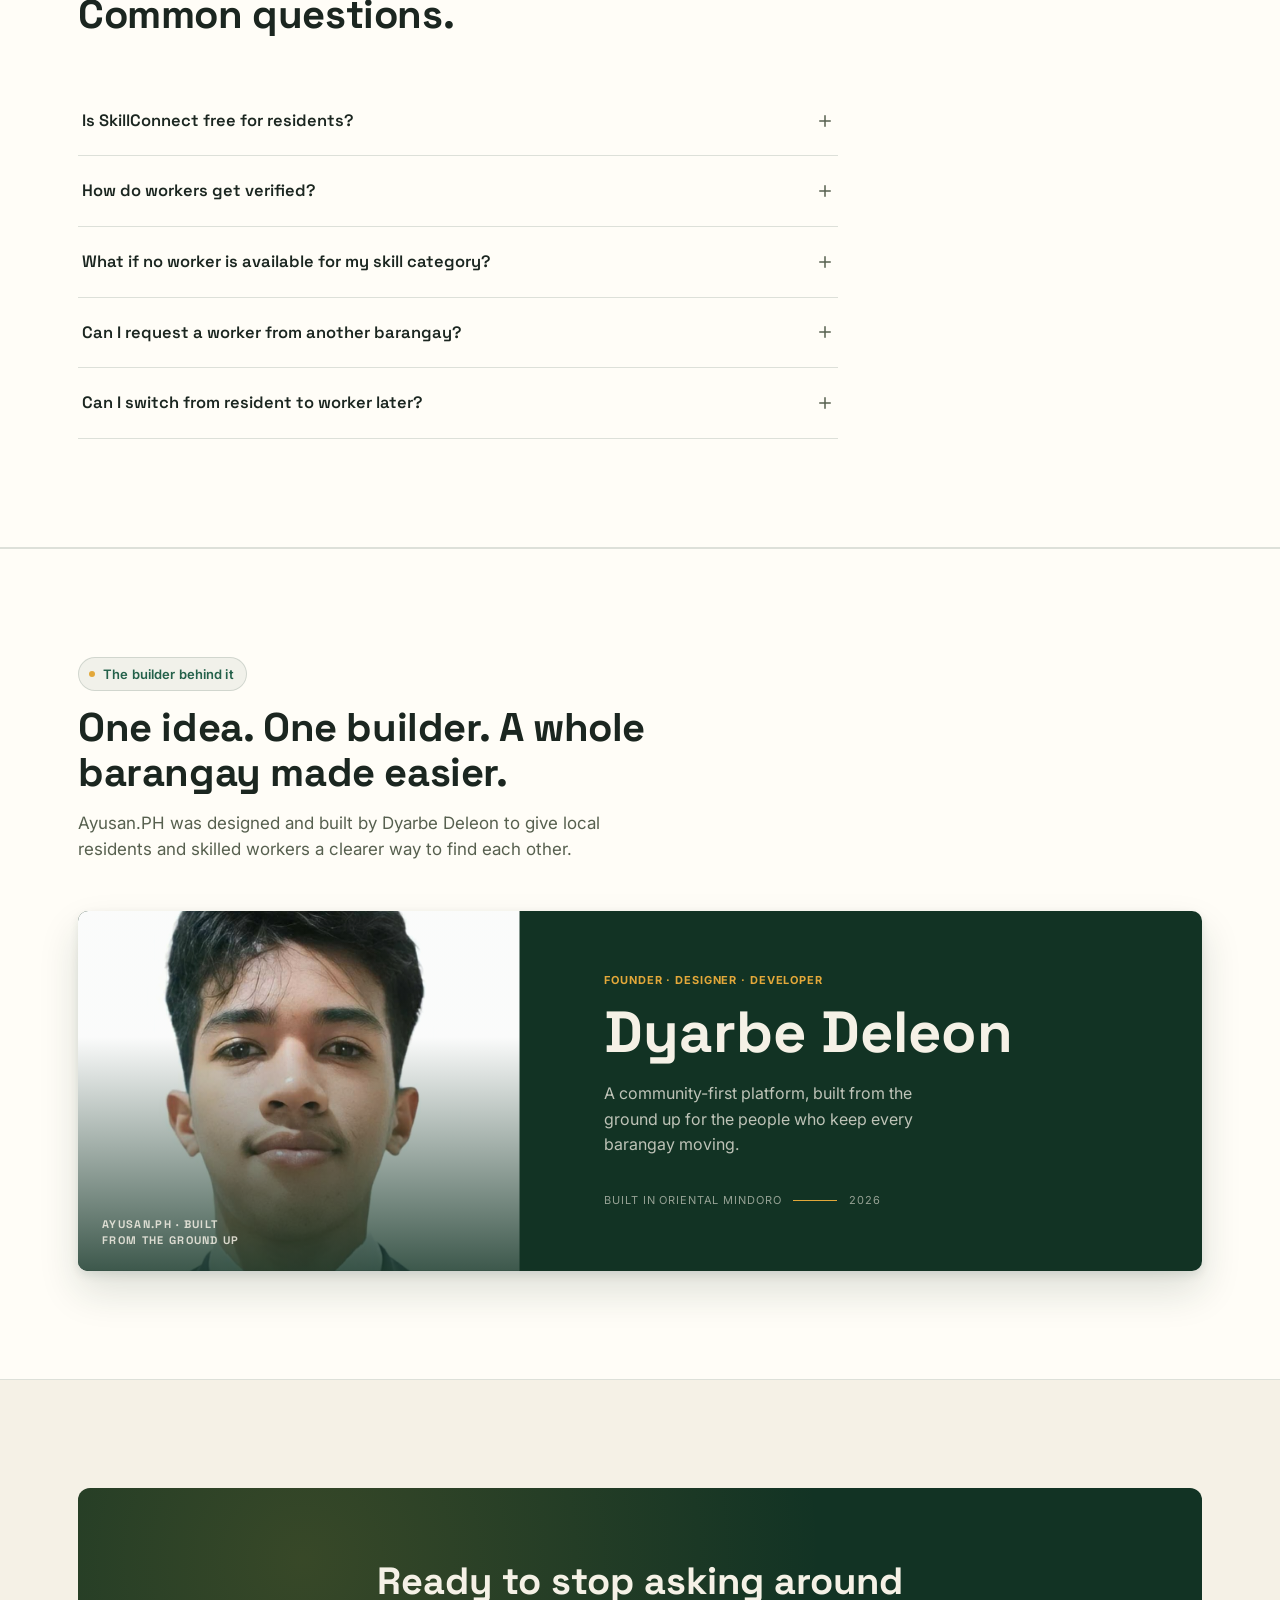
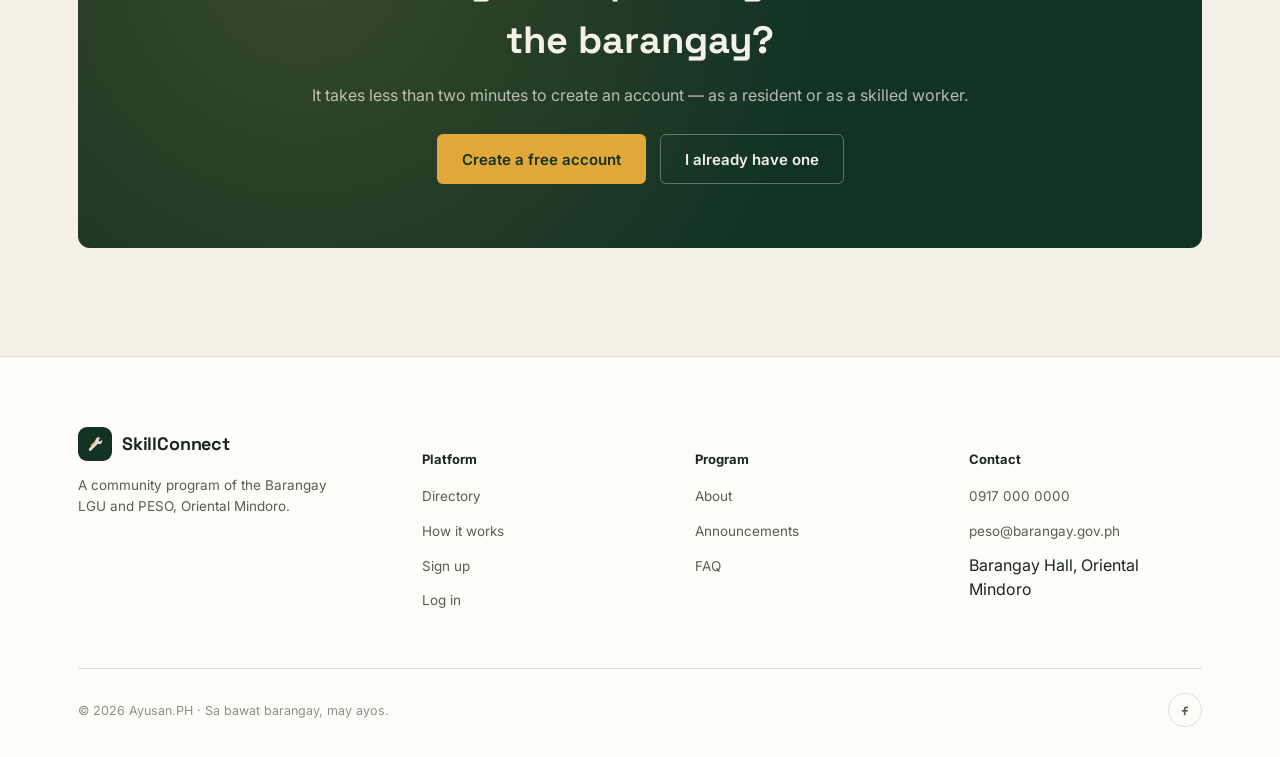
==== commit e268db22: "Add cinematic builder portrait" ====
--- a/index.html
+++ b/index.html
@@ -274,7 +274,10 @@
       <p>Ayusan.PH was designed and built by Dyarbe Deleon to give local residents and skilled workers a clearer way to find each other.</p>
     </div>
     <div class="builder-feature" data-reveal>
-      <div class="builder-photo"><span>ADD YOUR<br>PHOTO HERE</span></div>
+      <div class="builder-photo" data-cinematic-photo>
+        <img src="assets/img/builder-dyarbe.jpg" alt="Dyarbe Deleon, builder of Ayusan.PH">
+        <span class="builder-photo-label">AYUSAN.PH · BUILT FROM THE GROUND UP</span>
+      </div>
       <div class="builder-copy">
         <span class="team-role">Founder · Designer · Developer</span>
         <h3>Dyarbe Deleon</h3>
--- a/assets/css/styles.css
+++ b/assets/css/styles.css
@@ -951,10 +951,13 @@
 .built-by{ background: var(--paper-2); border-top: 1px solid var(--line); border-bottom: 1px solid var(--line); }
 .built-by-head{ max-width: 650px; }
 .builder-feature{ display: grid; grid-template-columns: minmax(280px, .8fr) 1.2fr; min-height: 360px; margin-top: 38px; background: var(--forest); color: var(--paper); border-radius: 10px; overflow: hidden; box-shadow: var(--shadow-lift); }
-.builder-photo{ min-height: 360px; display: grid; place-items: center; position: relative; background: linear-gradient(145deg, #173d2b, #b4562f); color: rgba(245,241,230,0.84); font-family: var(--ff-display); font-size: 13px; font-weight: 700; letter-spacing: 0.12em; text-align: center; line-height: 1.5; }
+.builder-photo{ min-height: 360px; display: grid; place-items: end start; position: relative; overflow: hidden; background: var(--forest); color: rgba(245,241,230,0.84); font-family: var(--ff-display); font-size: 11px; font-weight: 700; letter-spacing: 0.12em; text-align: left; line-height: 1.5; }
+.builder-photo img{ position: absolute; inset: -4% -3%; width: 106%; height: 108%; object-fit: cover; object-position: center 12%; filter: saturate(.88) contrast(1.04); transform: translateY(var(--photo-shift, 0px)) scale(1.02); transition: transform 1.1s cubic-bezier(.22,1,.36,1); }
+.builder-feature:hover .builder-photo img{ transform: translateY(var(--photo-shift, 0px)) scale(1.07); }
+.builder-photo::after{ content: ""; position: absolute; inset: 0; width: auto; height: auto; border: 0; border-radius: 0; background: linear-gradient(180deg, rgba(18,51,36,0.02) 35%, rgba(18,51,36,0.82) 100%); box-shadow: none; pointer-events: none; }
+.builder-photo-label{ position: relative; z-index: 2; margin: 0 24px 22px; max-width: 22ch; }
 .builder-photo::before{ content: ""; position: absolute; inset: 24px; border: 1px solid rgba(245,241,230,0.34); border-radius: 6px; }
-.builder-photo::after{ content: ""; position: absolute; width: 160px; height: 160px; right: -52px; bottom: -52px; border: 1px solid rgba(227,168,58,0.65); border-radius: 50%; box-shadow: 0 0 0 24px rgba(227,168,58,0.08), 0 0 0 48px rgba(227,168,58,0.05); }
-.builder-photo span{ position: relative; z-index: 1; }
+.builder-photo span{ position: relative; z-index: 2; }
 .builder-copy{ display: flex; flex-direction: column; justify-content: center; padding: 48px clamp(28px, 6vw, 82px); }
 .builder-copy .team-role{ color: var(--amber); }
 .builder-copy h3{ font-family: var(--ff-display); font-size: clamp(32px, 5vw, 58px); line-height: 1; margin-top: 14px; }
@@ -964,7 +967,7 @@
 .team-role{ color: var(--amber-deep); font-size: 11px; font-weight: 700; text-transform: uppercase; letter-spacing: 0.08em; }
 @media (max-width: 780px){
   .builder-feature{ grid-template-columns: 1fr; }
-  .builder-photo{ min-height: 240px; }
+  .builder-photo{ min-height: 340px; }
   .builder-copy{ padding: 34px 26px 38px; }
 }
 
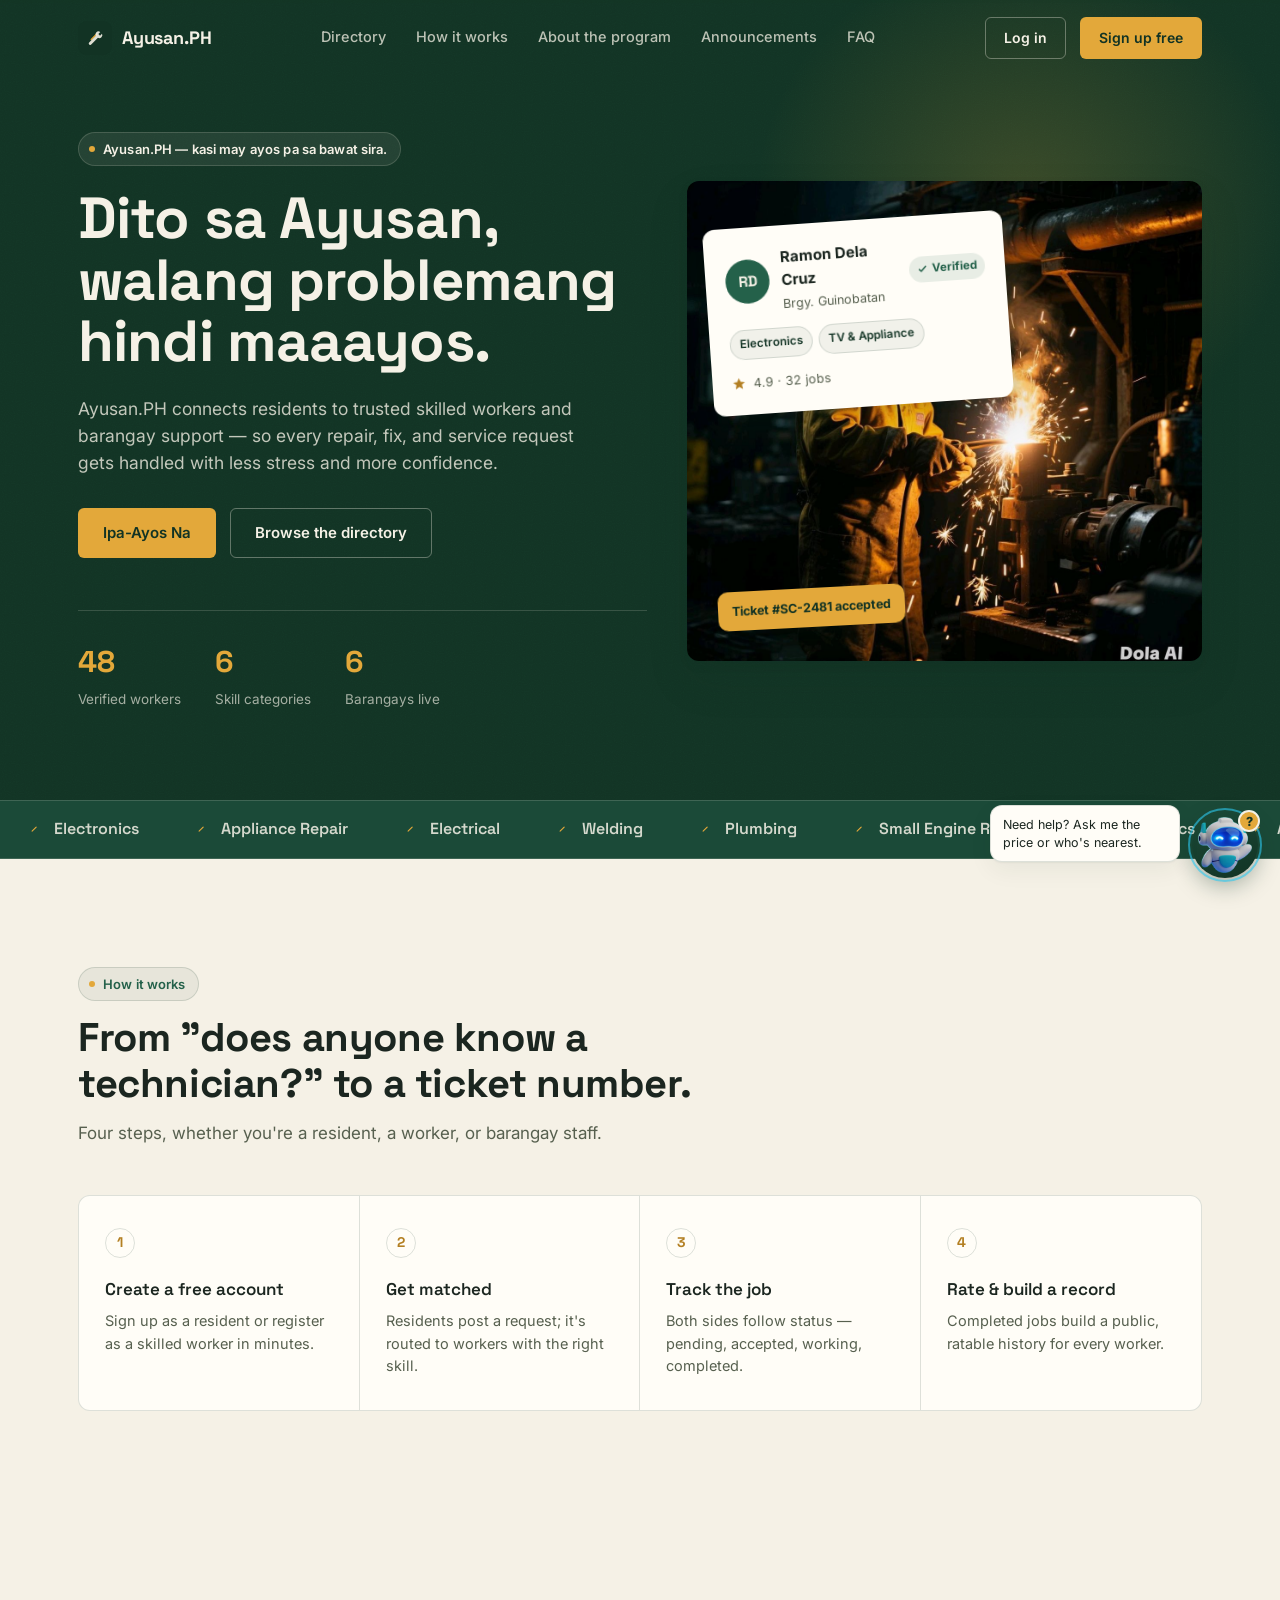
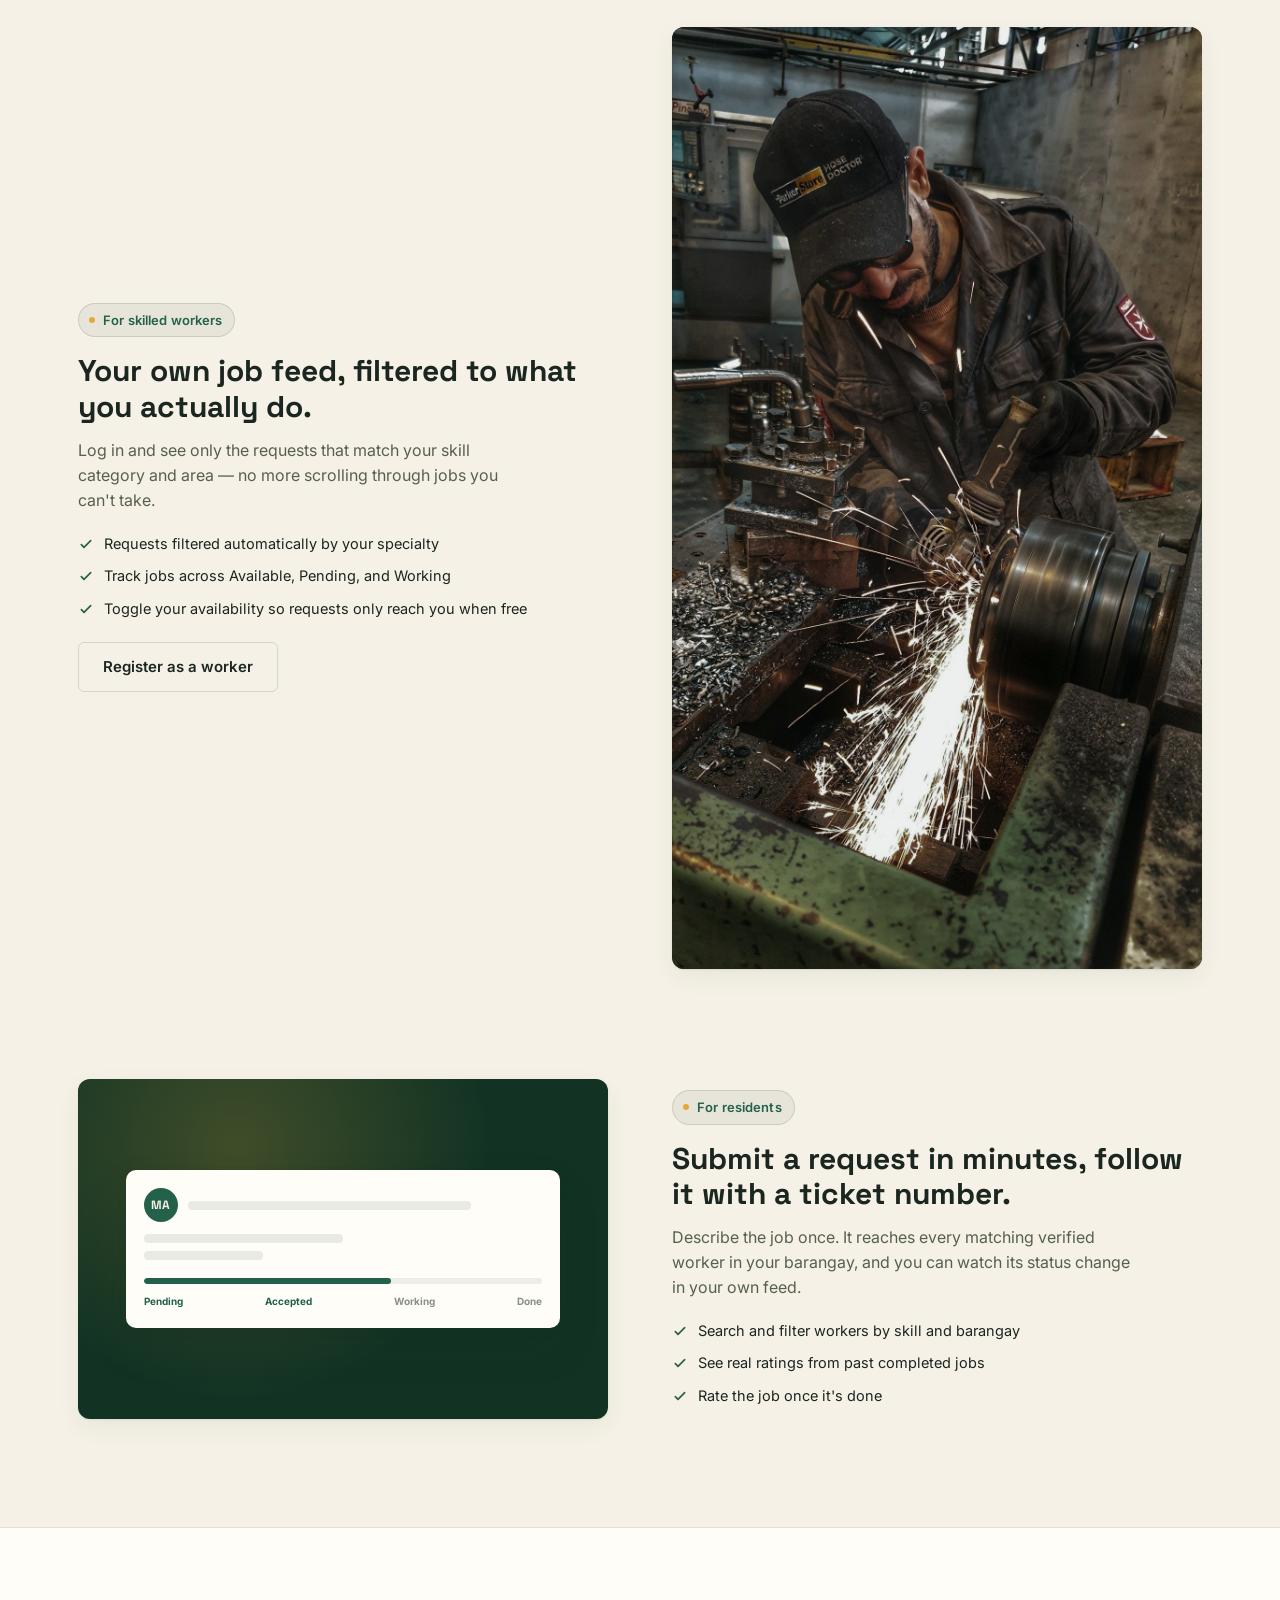
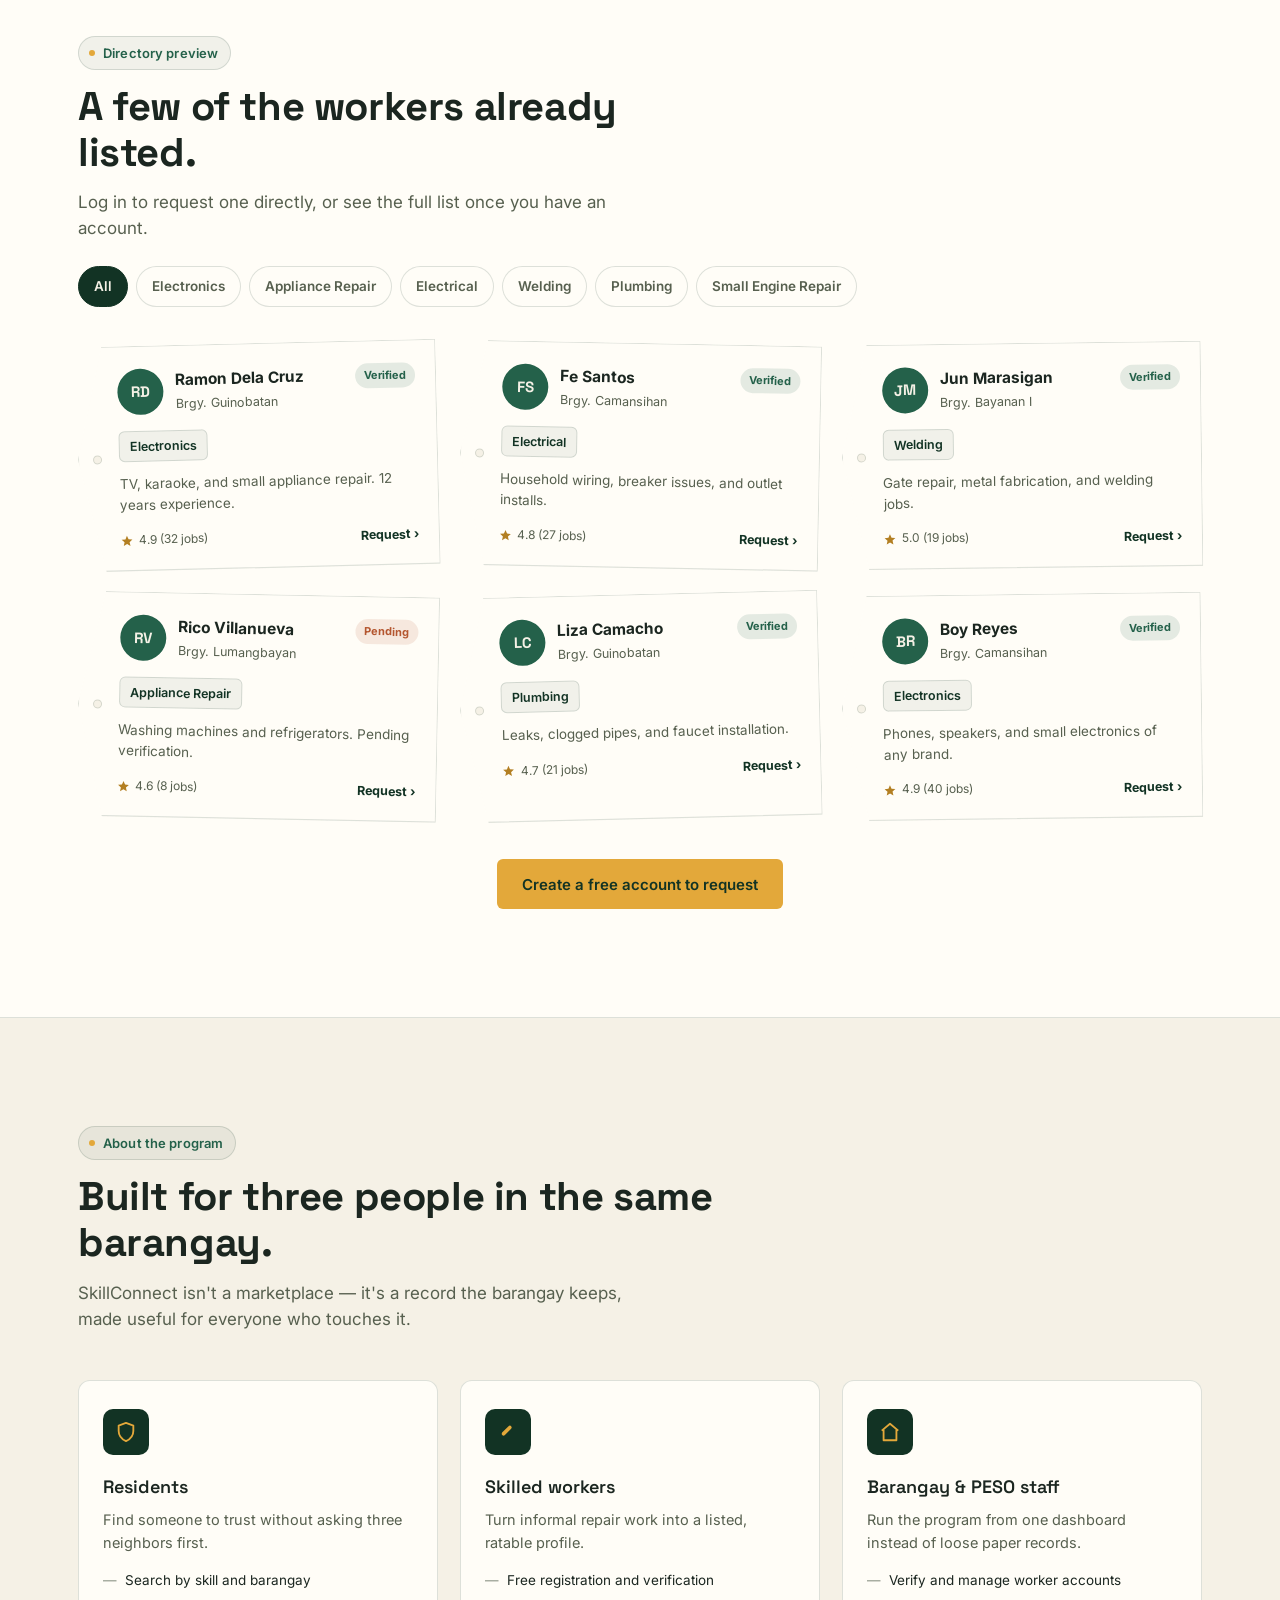
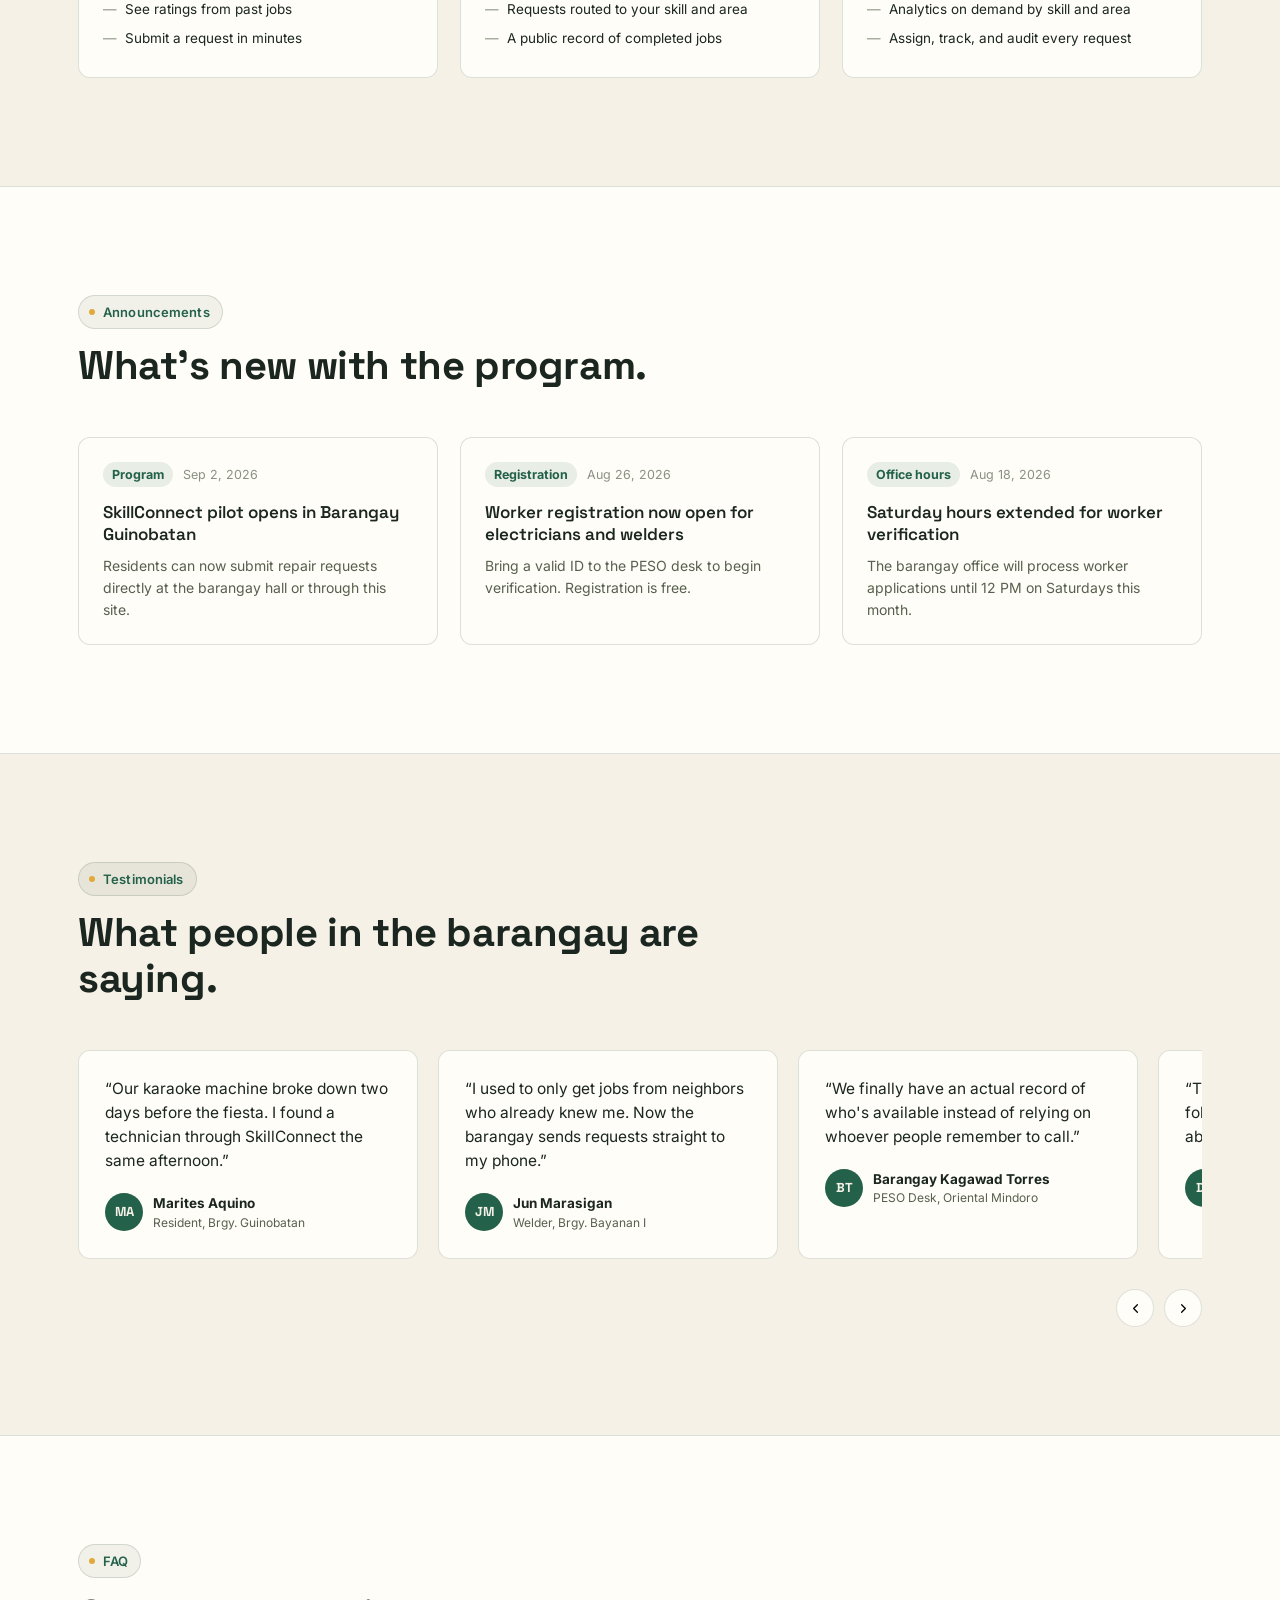
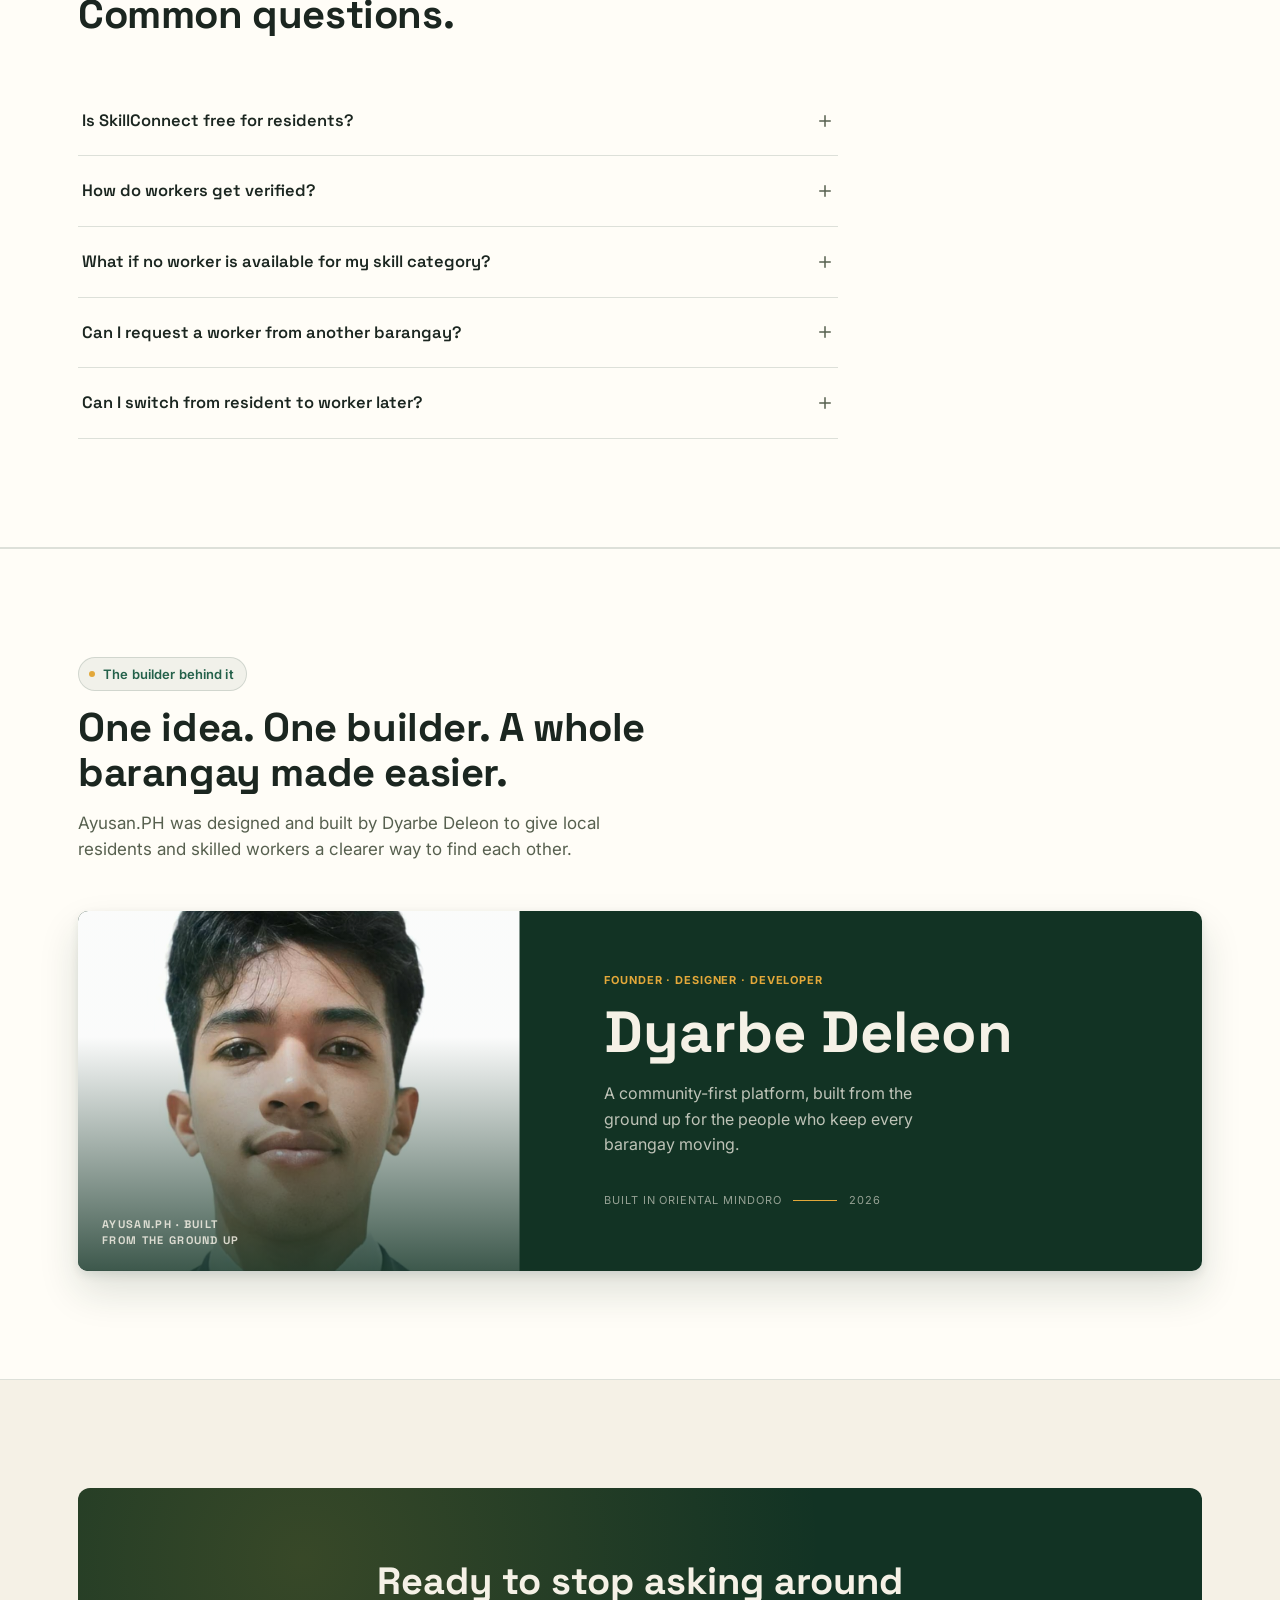
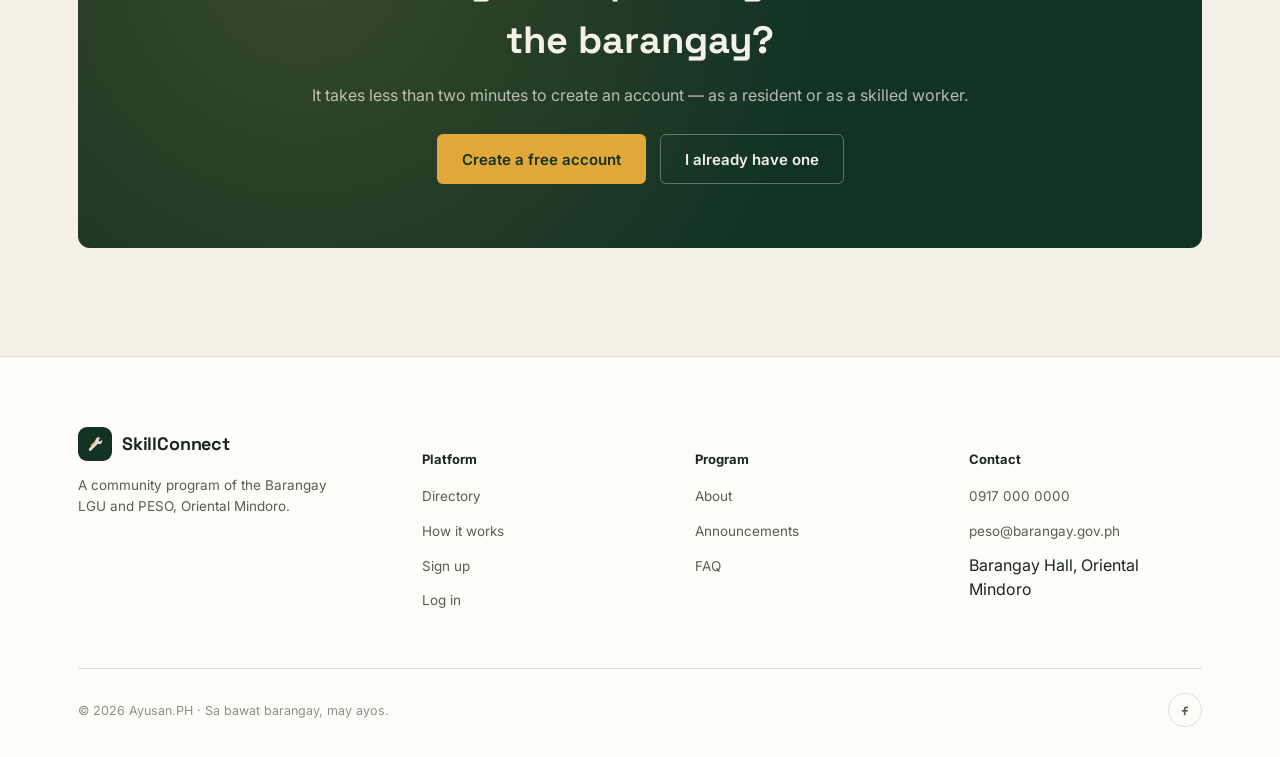
==== commit 70a1e8e8: "Add cinematic scroll progress" ====
--- a/index.html
+++ b/index.html
@@ -24,6 +24,7 @@
 </style>
 </head>
 <body>
+<div class="scroll-progress" id="scrollProgress" aria-hidden="true"><span></span></div>
 
 <!-- ============================== NAV ============================== -->
 <header class="nav" id="nav">
--- a/assets/css/styles.css
+++ b/assets/css/styles.css
@@ -31,6 +31,9 @@
 
 *, *::before, *::after{ box-sizing: border-box; }
 html{ scroll-behavior: smooth; }
+body{ overflow-x: hidden; }
+.scroll-progress{ position: fixed; top: 0; left: 0; width: 100%; height: 3px; z-index: 500; pointer-events: none; background: rgba(18,51,36,0.08); }
+.scroll-progress span{ display: block; width: 0; height: 100%; background: var(--amber); transform-origin: left center; transition: width 0.08s linear; }
 @media (prefers-reduced-motion: reduce){
   html{ scroll-behavior: auto; }
   *, *::before, *::after{ animation-duration: 0.001ms !important; animation-iteration-count: 1 !important; transition-duration: 0.001ms !important; scroll-behavior: auto !important; }
